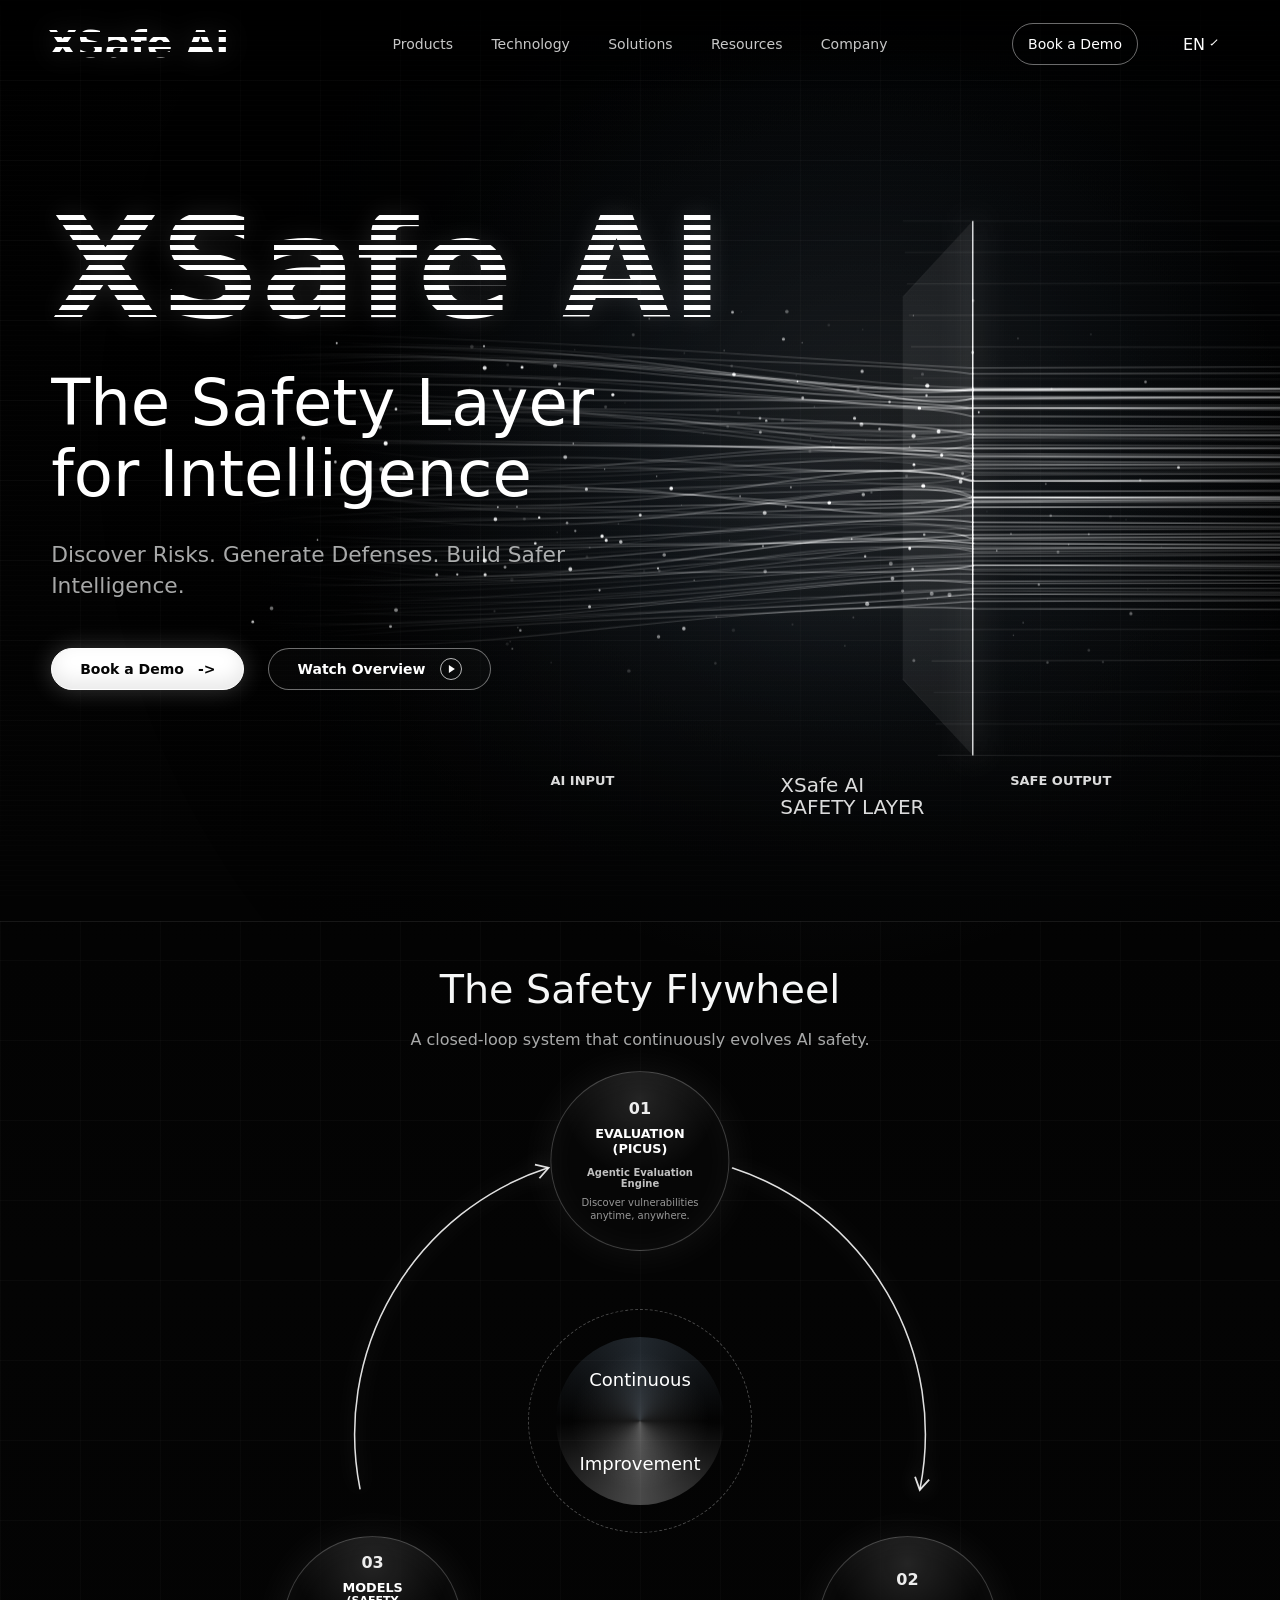
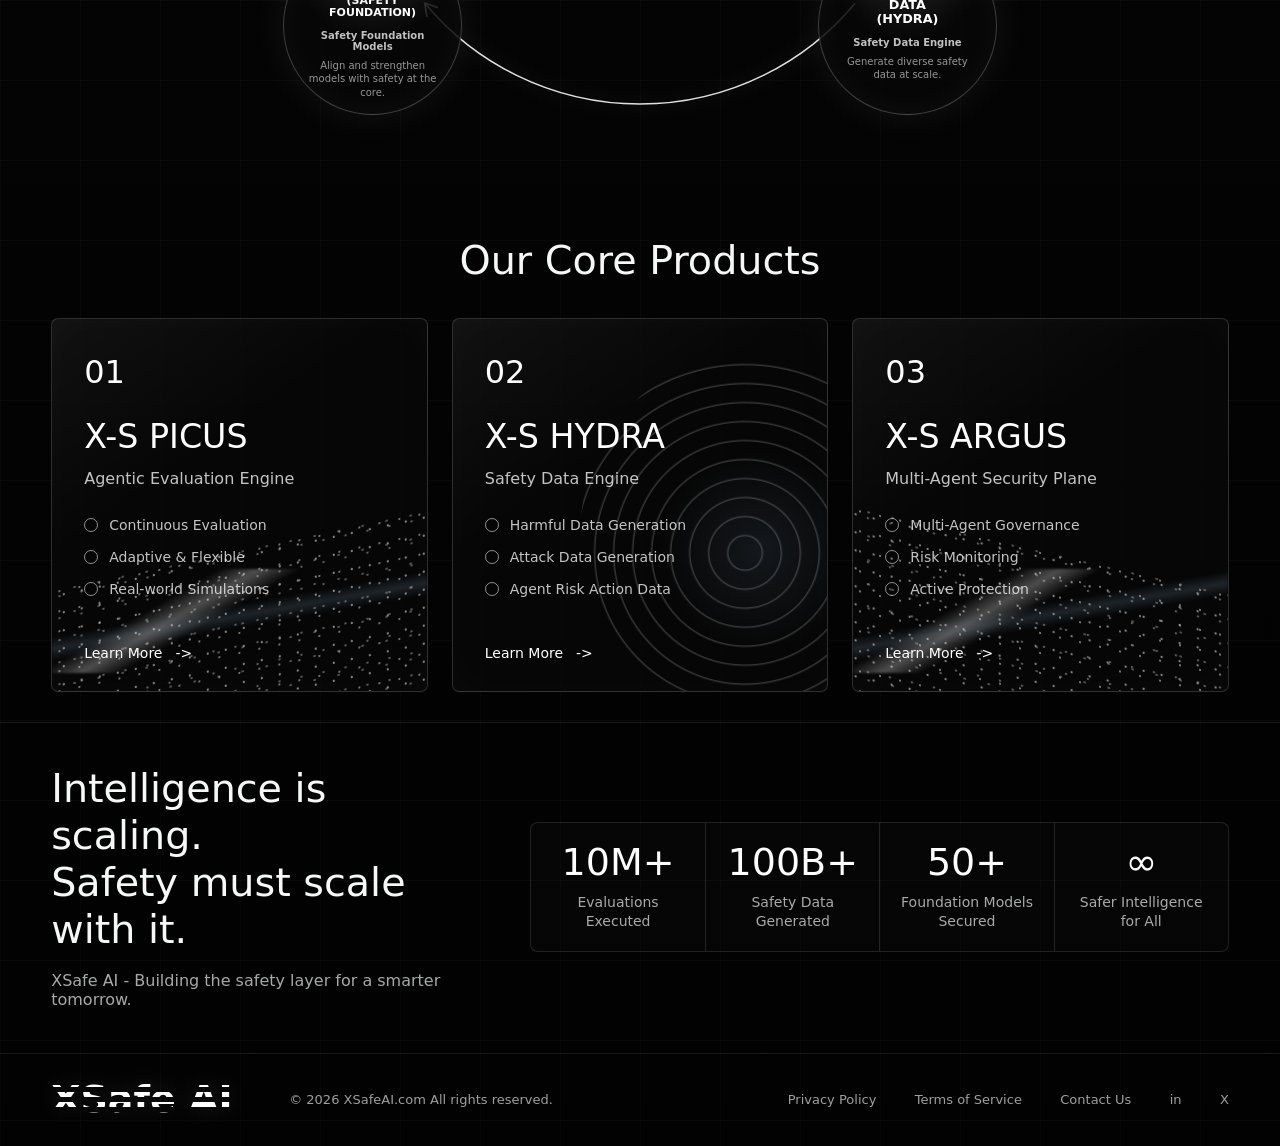
==== index.html @ 73715aad "Adjust flywheel proportions" ====
<!doctype html>
<html lang="en">
  <head>
    <meta charset="UTF-8" />
    <meta name="viewport" content="width=device-width, initial-scale=1.0" />
    <title>XSafe AI - The Safety Layer for Intelligence</title>
    <meta
      name="description"
      content="XSafe AI discovers risks, generates defenses, and builds safer intelligence through evaluation, data, and safety foundation models."
    />
    <link
      rel="icon"
      href="data:image/svg+xml,%3Csvg xmlns='http://www.w3.org/2000/svg' viewBox='0 0 64 64'%3E%3Crect width='64' height='64' rx='12' fill='%23020202'/%3E%3Cpath d='M14 16h12l6 9 6-9h12L38 32l12 16H38l-6-9-6 9H14l12-16L14 16Z' fill='white'/%3E%3C/svg%3E"
    />
    <link rel="stylesheet" href="styles.css" />
  </head>
  <body>
    <div class="page-shell">
      <header class="site-header" aria-label="Primary navigation">
        <a class="brand brand--small" href="#top" aria-label="XSafe AI home">
          <span>XSafe AI</span>
        </a>
        <nav class="nav-links" aria-label="Main menu">
          <a href="#products">Products</a>
          <a href="#technology">Technology</a>
          <a href="#solutions">Solutions</a>
          <a href="#resources">Resources</a>
          <a href="#company">Company</a>
        </nav>
        <div class="header-actions">
          <a class="pill-link" href="#contact">Book a Demo</a>
          <button class="lang-button" type="button" aria-label="Choose language">EN</button>
        </div>
      </header>

      <main id="top">
        <section class="hero-section" aria-labelledby="hero-title">
          <canvas id="safety-layer-canvas" class="hero-canvas" aria-hidden="true"></canvas>
          <div class="hero-content">
            <p class="brand brand--hero" aria-label="XSafe AI">XSafe AI</p>
            <h1 id="hero-title">The Safety Layer<br />for Intelligence</h1>
            <p class="hero-copy">Discover Risks. Generate Defenses. Build Safer Intelligence.</p>
            <div class="hero-actions">
              <a class="primary-button" href="#contact">
                <span>Book a Demo</span>
                <span aria-hidden="true">-></span>
              </a>
              <a class="secondary-button" href="#technology">
                <span>Watch Overview</span>
                <span class="play-dot" aria-hidden="true"></span>
              </a>
            </div>
          </div>
          <div class="flow-labels" aria-hidden="true">
            <span>AI INPUT</span>
            <span>XSafe AI<br />SAFETY LAYER</span>
            <span>SAFE OUTPUT</span>
          </div>
        </section>

        <section class="flywheel-section" id="technology" aria-labelledby="flywheel-title">
          <div class="section-heading">
            <h2 id="flywheel-title">The Safety Flywheel</h2>
            <p>A closed-loop system that continuously evolves AI safety.</p>
          </div>
          <div class="flywheel" aria-label="Evaluation, data, and models form a continuous improvement loop">
            <div class="orbit-ring orbit-ring--outer"></div>
            <div class="orbit-ring orbit-ring--inner"></div>
            <svg class="cycle-arrows" viewBox="0 0 620 620" aria-hidden="true">
              <defs>
                <marker
                  id="cycle-arrowhead"
                  viewBox="0 0 14 14"
                  refX="10"
                  refY="7"
                  markerWidth="11"
                  markerHeight="11"
                  orient="auto-start-reverse"
                >
                  <path d="M1 1 L11 7 L1 13" fill="none" stroke="currentColor" stroke-width="1.5" />
                </marker>
              </defs>
              <path class="cycle-arc cycle-arc--one" d="M392 86 A248 248 0 0 1 558 370" />
              <path class="cycle-arc cycle-arc--two" d="M500 472 A248 248 0 0 1 120 472" />
              <path class="cycle-arc cycle-arc--three" d="M62 370 A248 248 0 0 1 228 86" />
            </svg>
            <div class="flywheel-center">
              <span>Continuous</span>
              <span>Improvement</span>
            </div>
            <article class="wheel-node wheel-node--top">
              <span>01</span>
              <strong>EVALUATION<br />(PICUS)</strong>
              <small>Agentic Evaluation Engine</small>
              <p>Discover vulnerabilities anytime, anywhere.</p>
            </article>
            <article class="wheel-node wheel-node--right">
              <span>02</span>
              <strong>DATA<br />(HYDRA)</strong>
              <small>Safety Data Engine</small>
              <p>Generate diverse safety data at scale.</p>
            </article>
            <article class="wheel-node wheel-node--left">
              <span>03</span>
              <strong>MODELS<br /><em>(SAFETY<br />FOUNDATION)</em></strong>
              <small>Safety Foundation Models</small>
              <p>Align and strengthen models with safety at the core.</p>
            </article>
          </div>
        </section>

        <section class="products-section" id="products" aria-labelledby="products-title">
          <h2 id="products-title">Our Core Products</h2>
          <div class="product-grid">
            <article class="product-card product-card--terrain">
              <span class="product-number">01</span>
              <h3>X-S PICUS</h3>
              <p>Agentic Evaluation Engine</p>
              <ul>
                <li>Continuous Evaluation</li>
                <li>Adaptive &amp; Flexible</li>
                <li>Real-world Simulations</li>
              </ul>
              <a href="#contact">Learn More <span aria-hidden="true">-></span></a>
            </article>
            <article class="product-card product-card--vortex">
              <span class="product-number">02</span>
              <h3>X-S HYDRA</h3>
              <p>Safety Data Engine</p>
              <ul>
                <li>Harmful Data Generation</li>
                <li>Attack Data Generation</li>
                <li>Agent Risk Action Data</li>
              </ul>
              <a href="#contact">Learn More <span aria-hidden="true">-></span></a>
            </article>
            <article class="product-card product-card--terrain-alt">
              <span class="product-number">03</span>
              <h3>X-S ARGUS</h3>
              <p>Multi-Agent Security Plane</p>
              <ul>
                <li>Multi-Agent Governance</li>
                <li>Risk Monitoring</li>
                <li>Active Protection</li>
              </ul>
              <a href="#contact">Learn More <span aria-hidden="true">-></span></a>
            </article>
          </div>
        </section>

        <section class="scale-section" id="solutions" aria-labelledby="scale-title">
          <div>
            <h2 id="scale-title">Intelligence is scaling.<br />Safety must scale with it.</h2>
            <p>XSafe AI - Building the safety layer for a smarter tomorrow.</p>
          </div>
          <dl class="metrics-grid">
            <div>
              <dt>10M+</dt>
              <dd>Evaluations<br />Executed</dd>
            </div>
            <div>
              <dt>100B+</dt>
              <dd>Safety Data<br />Generated</dd>
            </div>
            <div>
              <dt>50+</dt>
              <dd>Foundation Models<br />Secured</dd>
            </div>
            <div>
              <dt>∞</dt>
              <dd>Safer Intelligence<br />for All</dd>
            </div>
          </dl>
        </section>
      </main>

      <footer class="site-footer" id="company">
        <a class="brand brand--footer" href="#top" aria-label="XSafe AI home">XSafe AI</a>
        <p>© 2026 XSafeAI.com All rights reserved.</p>
        <nav aria-label="Footer menu">
          <a id="resources" href="#resources">Privacy Policy</a>
          <a href="#resources">Terms of Service</a>
          <a id="contact" href="mailto:hello@xsafeai.com">Contact Us</a>
          <a href="https://www.linkedin.com" aria-label="LinkedIn">in</a>
          <a href="https://x.com" aria-label="X">X</a>
        </nav>
      </footer>
    </div>

    <script src="script.js"></script>
  </body>
</html>
---- styles.css ----
:root {
  --bg: #030303;
  --panel: #070707;
  --panel-strong: #0d0d0d;
  --line: rgba(255, 255, 255, 0.15);
  --line-strong: rgba(255, 255, 255, 0.42);
  --text: #f6f7f7;
  --muted: rgba(246, 247, 247, 0.68);
  --faint: rgba(246, 247, 247, 0.38);
  --glow: rgba(190, 222, 255, 0.38);
  --max: 1440px;
}

* {
  box-sizing: border-box;
}

html {
  scroll-behavior: smooth;
}

body {
  margin: 0;
  min-width: 320px;
  background:
    radial-gradient(circle at 64% 18%, rgba(100, 122, 145, 0.16), transparent 30rem),
    linear-gradient(180deg, #000 0%, #040404 46%, #020202 100%);
  color: var(--text);
  font-family:
    Inter, ui-sans-serif, system-ui, -apple-system, BlinkMacSystemFont, "Segoe UI", sans-serif;
}

a {
  color: inherit;
  text-decoration: none;
}

button {
  font: inherit;
}

.page-shell {
  position: relative;
  overflow: hidden;
  min-height: 100vh;
  background-image:
    linear-gradient(rgba(255, 255, 255, 0.025) 1px, transparent 1px),
    linear-gradient(90deg, rgba(255, 255, 255, 0.018) 1px, transparent 1px);
  background-size: 80px 80px;
}

.page-shell::before {
  position: fixed;
  inset: 0;
  z-index: 3;
  pointer-events: none;
  content: "";
  background: repeating-linear-gradient(
    180deg,
    rgba(255, 255, 255, 0.03) 0,
    rgba(255, 255, 255, 0.03) 1px,
    transparent 1px,
    transparent 5px
  );
  mix-blend-mode: screen;
  opacity: 0.2;
}

.site-header {
  position: fixed;
  top: 0;
  left: 50%;
  z-index: 10;
  display: grid;
  grid-template-columns: 220px minmax(360px, 1fr) 220px;
  align-items: center;
  width: min(100%, var(--max));
  min-height: 88px;
  padding: 0 clamp(24px, 4vw, 48px);
  transform: translateX(-50%);
}

.site-header::before {
  position: absolute;
  inset: 0;
  z-index: -1;
  content: "";
  background: linear-gradient(180deg, rgba(0, 0, 0, 0.86), rgba(0, 0, 0, 0.42), transparent);
}

.brand {
  display: inline-block;
  width: max-content;
  color: transparent;
  font-weight: 800;
  line-height: 0.9;
  letter-spacing: 0;
  background:
    repeating-linear-gradient(
      180deg,
      #fff 0,
      #fff 5px,
      transparent 5px,
      transparent 10px
    );
  -webkit-background-clip: text;
  background-clip: text;
  filter: drop-shadow(0 0 12px rgba(255, 255, 255, 0.2));
}

.brand--small {
  font-size: clamp(28px, 3vw, 38px);
}

.brand--hero {
  margin: 0 0 36px;
  font-size: clamp(58px, 11vw, 142px);
}

.brand--footer {
  font-size: clamp(26px, 3vw, 38px);
}

.nav-links {
  display: flex;
  justify-content: center;
  gap: clamp(26px, 3vw, 46px);
  color: rgba(255, 255, 255, 0.78);
  font-size: 14px;
}

.nav-links a,
.site-footer a {
  transition:
    color 180ms ease,
    text-shadow 180ms ease;
}

.nav-links a:hover,
.site-footer a:hover {
  color: #fff;
  text-shadow: 0 0 14px rgba(255, 255, 255, 0.55);
}

.header-actions {
  display: flex;
  justify-content: flex-end;
  align-items: center;
  gap: 28px;
}

.pill-link,
.lang-button,
.primary-button,
.secondary-button {
  display: inline-flex;
  align-items: center;
  justify-content: center;
  min-height: 42px;
  border: 1px solid var(--line-strong);
  border-radius: 999px;
  white-space: nowrap;
}

.pill-link {
  min-width: 126px;
  padding: 0 22px;
  color: #fff;
  font-size: 14px;
}

.lang-button {
  min-width: 52px;
  padding: 0 16px;
  border-color: transparent;
  background: transparent;
  color: #fff;
  cursor: pointer;
}

.lang-button::after {
  display: block;
  width: 7px;
  height: 7px;
  margin-left: 8px;
  border-right: 1px solid currentColor;
  border-bottom: 1px solid currentColor;
  content: "";
  transform: translateY(-2px) rotate(45deg);
}

.hero-section {
  position: relative;
  min-height: 760px;
  height: clamp(760px, 72vw, 930px);
  max-height: 980px;
  border-bottom: 1px solid rgba(255, 255, 255, 0.08);
  isolation: isolate;
}

.hero-section::after {
  position: absolute;
  inset: auto 0 0;
  z-index: -1;
  height: 34%;
  content: "";
  background: linear-gradient(180deg, transparent, #030303 80%);
}

.hero-canvas {
  position: absolute;
  inset: 0;
  width: 100%;
  height: 100%;
  pointer-events: none;
}

.hero-content {
  position: relative;
  z-index: 1;
  width: min(740px, calc(100% - 48px));
  padding-top: clamp(148px, 16vw, 244px);
  margin-left: clamp(24px, 4vw, 58px);
}

.hero-content h1 {
  margin: 0;
  color: #fff;
  font-size: clamp(40px, 5vw, 68px);
  font-weight: 500;
  line-height: 1.12;
  letter-spacing: 0;
}

.hero-copy {
  margin: 28px 0 46px;
  max-width: 620px;
  color: var(--muted);
  font-size: clamp(17px, 1.7vw, 23px);
  line-height: 1.45;
}

.hero-actions {
  display: flex;
  flex-wrap: wrap;
  gap: 24px;
}

.primary-button,
.secondary-button {
  gap: 14px;
  min-width: 162px;
  padding: 0 28px;
  font-size: 14px;
  font-weight: 700;
  transition:
    transform 180ms ease,
    border-color 180ms ease,
    background 180ms ease;
}

.primary-button {
  border-color: #fff;
  background: #fff;
  color: #050505;
  box-shadow:
    0 0 24px rgba(255, 255, 255, 0.22),
    inset 0 -8px 18px rgba(0, 0, 0, 0.09);
}

.secondary-button {
  background: rgba(255, 255, 255, 0.02);
  color: #fff;
}

.primary-button:hover,
.secondary-button:hover,
.pill-link:hover {
  transform: translateY(-2px);
}

.play-dot {
  position: relative;
  width: 22px;
  height: 22px;
  border: 1px solid rgba(255, 255, 255, 0.7);
  border-radius: 50%;
}

.play-dot::after {
  position: absolute;
  top: 50%;
  left: 50%;
  width: 0;
  height: 0;
  border-top: 4px solid transparent;
  border-bottom: 4px solid transparent;
  border-left: 6px solid #fff;
  content: "";
  transform: translate(-35%, -50%);
}

.flow-labels {
  position: absolute;
  right: clamp(24px, 5vw, 92px);
  bottom: clamp(72px, 8vw, 116px);
  left: clamp(440px, 43vw, 680px);
  z-index: 2;
  display: grid;
  grid-template-columns: 1fr 1fr 1fr;
  gap: 24px;
  color: rgba(255, 255, 255, 0.86);
  font-size: 13px;
  font-weight: 700;
  line-height: 1.1;
}

.flow-labels span:nth-child(2) {
  font-size: 20px;
  font-weight: 500;
}

.flywheel-section,
.products-section,
.scale-section {
  position: relative;
  width: min(100%, var(--max));
  margin: 0 auto;
  padding-inline: clamp(24px, 4vw, 56px);
}

.flywheel-section {
  padding-top: 44px;
  padding-bottom: 58px;
}

.section-heading {
  text-align: center;
}

.section-heading h2,
.products-section h2,
.scale-section h2 {
  margin: 0;
  font-size: clamp(31px, 3.1vw, 44px);
  font-weight: 500;
  line-height: 1.18;
}

.section-heading p,
.scale-section p {
  margin: 18px 0 0;
  color: var(--muted);
  font-size: 16px;
}

.flywheel {
  position: relative;
  --node-size: clamp(164px, 14vw, 190px);
  width: min(700px, 100%);
  aspect-ratio: 1;
  margin: 22px auto 0;
}

.orbit-ring {
  position: absolute;
  inset: 23%;
  border-radius: 50%;
  pointer-events: none;
}

.orbit-ring--outer {
  inset: 15%;
  border: 0;
}

.orbit-ring--inner {
  inset: 34%;
  border: 1px dashed rgba(255, 255, 255, 0.28);
  animation: orbitSpinReverse 14s linear infinite;
}

.cycle-arrows {
  position: absolute;
  inset: 0;
  z-index: 1;
  width: 100%;
  height: 100%;
  color: rgba(255, 255, 255, 0.88);
  pointer-events: none;
  overflow: visible;
}

.cycle-arc {
  fill: none;
  stroke: currentColor;
  stroke-width: 1.35;
  stroke-linecap: round;
  marker-end: url("#cycle-arrowhead");
  filter: drop-shadow(0 0 9px rgba(255, 255, 255, 0.32));
  stroke-dasharray: 520;
  stroke-dashoffset: 1040;
  animation: cycleTrace 7.5s linear infinite;
}

.cycle-arc--two {
  animation-delay: -2.5s;
}

.cycle-arc--three {
  animation-delay: -5s;
}

.flywheel-center {
  position: absolute;
  top: 50%;
  left: 50%;
  z-index: 2;
  display: grid;
  place-items: center;
  width: 168px;
  height: 168px;
  border-radius: 50%;
  color: #fff;
  font-size: 18px;
  line-height: 1.1;
  text-align: center;
  transform: translate(-50%, -50%);
}

.flywheel-center::before {
  position: absolute;
  inset: 0;
  border-radius: inherit;
  content: "";
  background:
    radial-gradient(circle, rgba(255, 255, 255, 0.1), transparent 58%),
    conic-gradient(from 90deg, transparent, rgba(255, 255, 255, 0.28), transparent, rgba(167, 202, 236, 0.18), transparent);
  animation: orbitSpin 9s linear infinite;
}

.flywheel-center span {
  position: relative;
  display: block;
}

.wheel-node {
  position: absolute;
  z-index: 3;
  display: flex;
  flex-direction: column;
  align-items: center;
  justify-content: center;
  width: var(--node-size);
  height: var(--node-size);
  min-width: var(--node-size);
  min-height: var(--node-size);
  max-width: var(--node-size);
  max-height: var(--node-size);
  padding: 20px;
  overflow: hidden;
  border: 1px solid rgba(255, 255, 255, 0.22);
  border-radius: 50%;
  background:
    radial-gradient(circle at 50% 15%, rgba(255, 255, 255, 0.12), transparent 44%),
    rgba(8, 8, 8, 0.86);
  box-shadow:
    0 0 42px rgba(255, 255, 255, 0.07),
    inset 0 0 34px rgba(255, 255, 255, 0.04);
  text-align: center;
  animation: nodePulse 4.8s ease-in-out infinite;
}

.wheel-node--top {
  top: 0;
  left: 50%;
  transform: translate(-50%, 0);
}

.wheel-node--left {
  bottom: 8%;
  left: -1%;
  animation-delay: 0.8s;
}

.wheel-node--right {
  right: -1%;
  bottom: 8%;
  animation-delay: 1.6s;
}

.wheel-node span {
  margin-bottom: 9px;
  color: rgba(255, 255, 255, 0.92);
  font-size: 16px;
  font-weight: 700;
}

.wheel-node strong {
  display: block;
  max-width: 100%;
  color: #fff;
  font-size: clamp(12px, 1vw, 15px);
  font-weight: 700;
  line-height: 1.14;
}

.wheel-node strong em {
  display: inline-block;
  font-style: normal;
  font-size: 0.86em;
  line-height: 1.08;
}

.wheel-node small {
  margin-top: 10px;
  color: rgba(255, 255, 255, 0.75);
  font-size: 10px;
  font-weight: 700;
}

.wheel-node p {
  margin: 7px 0 0;
  color: rgba(255, 255, 255, 0.58);
  font-size: 10px;
  line-height: 1.35;
}

.products-section {
  padding-top: 8px;
  padding-bottom: 30px;
}

.products-section h2 {
  text-align: center;
}

.product-grid {
  display: grid;
  grid-template-columns: repeat(3, minmax(0, 1fr));
  gap: 24px;
  margin-top: 34px;
}

.product-card {
  position: relative;
  overflow: hidden;
  min-height: 374px;
  padding: 34px 32px 30px;
  border: 1px solid rgba(255, 255, 255, 0.16);
  border-radius: 7px;
  background:
    linear-gradient(145deg, rgba(255, 255, 255, 0.045), transparent 38%),
    rgba(7, 7, 7, 0.86);
  box-shadow: inset 0 0 40px rgba(255, 255, 255, 0.025);
}

.product-card::before,
.product-card::after {
  position: absolute;
  inset: auto -12% -18%;
  height: 58%;
  content: "";
  opacity: 0.62;
  pointer-events: none;
}

.product-card--terrain::before,
.product-card--terrain-alt::before {
  background:
    radial-gradient(circle at 15% 82%, rgba(255, 255, 255, 0.8) 0 1px, transparent 1.4px),
    radial-gradient(circle at 38% 72%, rgba(255, 255, 255, 0.55) 0 1px, transparent 1.4px),
    radial-gradient(circle at 62% 56%, rgba(255, 255, 255, 0.7) 0 1px, transparent 1.4px),
    radial-gradient(circle at 82% 42%, rgba(255, 255, 255, 0.5) 0 1px, transparent 1.4px);
  background-size: 18px 18px, 22px 22px, 20px 20px, 24px 24px;
  transform: skewY(-12deg);
}

.product-card--terrain::after,
.product-card--terrain-alt::after {
  inset: auto 0 5%;
  height: 28%;
  background:
    linear-gradient(150deg, transparent 30%, rgba(255, 255, 255, 0.46), transparent 45%),
    linear-gradient(170deg, transparent 40%, rgba(170, 211, 247, 0.24), transparent 54%);
  filter: blur(1px);
}

.product-card--terrain-alt::before {
  transform: scaleX(-1) skewY(-13deg);
}

.product-card--vortex::before {
  inset: 10% -22% -16% 34%;
  height: 96%;
  border-radius: 50%;
  background: repeating-radial-gradient(
    circle at 50% 55%,
    transparent 0,
    transparent 16px,
    rgba(255, 255, 255, 0.3) 17px,
    transparent 19px
  );
  animation: vortex 12s linear infinite;
}

.product-card--vortex::after {
  inset: 0;
  height: auto;
  background: radial-gradient(circle at 82% 62%, rgba(165, 207, 255, 0.14), transparent 26%);
}

.product-number {
  display: block;
  color: #fff;
  font-size: 32px;
  font-weight: 300;
}

.product-card h3 {
  position: relative;
  margin: 26px 0 13px;
  color: #fff;
  font-size: clamp(27px, 2.6vw, 38px);
  font-weight: 400;
}

.product-card p,
.product-card li,
.product-card a {
  position: relative;
  color: rgba(255, 255, 255, 0.76);
}

.product-card p {
  margin: 0 0 29px;
  font-size: 16px;
}

.product-card ul {
  position: relative;
  display: grid;
  gap: 16px;
  padding: 0;
  margin: 0;
  list-style: none;
}

.product-card li {
  display: flex;
  align-items: center;
  gap: 11px;
  font-size: 14px;
}

.product-card li::before {
  display: block;
  width: 12px;
  height: 12px;
  border: 1px solid rgba(255, 255, 255, 0.54);
  border-radius: 50%;
  content: "";
  box-shadow: inset 0 0 0 3px #050505;
}

.product-card a {
  position: absolute;
  bottom: 30px;
  left: 32px;
  display: inline-flex;
  gap: 13px;
  align-items: center;
  color: #fff;
  font-size: 14px;
}

.scale-section {
  display: grid;
  grid-template-columns: 0.92fr 1.55fr;
  gap: clamp(28px, 5vw, 72px);
  align-items: center;
  padding-top: 42px;
  padding-bottom: 44px;
  border-top: 1px solid rgba(255, 255, 255, 0.09);
  border-bottom: 1px solid rgba(255, 255, 255, 0.09);
}

.metrics-grid {
  display: grid;
  grid-template-columns: repeat(4, minmax(0, 1fr));
  min-height: 124px;
  margin: 0;
  border: 1px solid rgba(255, 255, 255, 0.11);
  border-radius: 8px;
  background: rgba(255, 255, 255, 0.015);
}

.metrics-grid div {
  display: grid;
  place-items: center;
  align-content: center;
  min-width: 0;
  padding: 20px 12px;
  text-align: center;
}

.metrics-grid div + div {
  border-left: 1px solid rgba(255, 255, 255, 0.12);
}

.metrics-grid dt {
  margin: 0;
  color: #fff;
  font-size: clamp(26px, 3vw, 38px);
  font-weight: 300;
  line-height: 1;
}

.metrics-grid dd {
  margin: 12px 0 0;
  color: var(--muted);
  font-size: 14px;
  line-height: 1.35;
}

.site-footer {
  display: grid;
  grid-template-columns: 210px 1fr auto;
  gap: 28px;
  align-items: center;
  width: min(100%, var(--max));
  min-height: 92px;
  padding: 0 clamp(24px, 4vw, 56px);
  margin: 0 auto;
  color: rgba(255, 255, 255, 0.62);
}

.site-footer p {
  margin: 0;
  font-size: 13px;
}

.site-footer nav {
  display: flex;
  flex-wrap: wrap;
  justify-content: flex-end;
  gap: clamp(22px, 3vw, 42px);
  font-size: 13px;
}

@keyframes orbitSpin {
  to {
    transform: rotate(360deg);
  }
}

@keyframes orbitSpinReverse {
  to {
    transform: rotate(-360deg);
  }
}

@keyframes cycleTrace {
  0% {
    stroke-dashoffset: 1040;
    opacity: 0.38;
  }
  20% {
    opacity: 0.96;
  }
  58% {
    stroke-dashoffset: 0;
    opacity: 0.88;
  }
  100% {
    stroke-dashoffset: -520;
    opacity: 0.38;
  }
}

@keyframes nodePulse {
  0%,
  100% {
    box-shadow:
      0 0 42px rgba(255, 255, 255, 0.07),
      inset 0 0 34px rgba(255, 255, 255, 0.04);
  }
  50% {
    box-shadow:
      0 0 54px rgba(190, 222, 255, 0.18),
      inset 0 0 40px rgba(255, 255, 255, 0.07);
  }
}

@keyframes vortex {
  to {
    transform: rotate(360deg);
  }
}

@media (max-width: 1040px) {
  .site-header {
    grid-template-columns: auto 1fr auto;
  }

  .nav-links {
    display: none;
  }

  .hero-section {
    min-height: 710px;
    height: 780px;
  }

  .flow-labels {
    left: clamp(250px, 38vw, 430px);
    font-size: 11px;
  }

  .product-grid {
    grid-template-columns: 1fr;
  }

  .product-card {
    min-height: 330px;
  }

  .scale-section,
  .site-footer {
    grid-template-columns: 1fr;
  }

  .site-footer nav {
    justify-content: flex-start;
  }
}

@media (max-width: 720px) {
  .site-header {
    min-height: 72px;
    padding-inline: 18px;
  }

  .brand--small {
    font-size: 24px;
  }

  .header-actions {
    gap: 10px;
  }

  .pill-link {
    display: none;
  }

  .hero-section {
    min-height: 760px;
    height: auto;
    padding-bottom: 210px;
  }

  .hero-content {
    width: calc(100% - 36px);
    padding-top: 116px;
    margin-left: 18px;
  }

  .brand--hero {
    margin-bottom: 28px;
    font-size: clamp(54px, 19vw, 92px);
  }

  .hero-content h1 {
    font-size: clamp(35px, 10vw, 52px);
  }

  .hero-copy {
    margin-bottom: 30px;
  }

  .hero-actions {
    gap: 14px;
  }

  .primary-button,
  .secondary-button {
    min-width: 148px;
    padding-inline: 20px;
  }

  .flow-labels {
    right: 18px;
    bottom: 52px;
    left: 18px;
    gap: 12px;
    font-size: 10px;
  }

  .flow-labels span:nth-child(2) {
    font-size: 13px;
  }

  .flywheel-section,
  .products-section,
  .scale-section {
    padding-inline: 18px;
  }

  .flywheel {
    --node-size: clamp(118px, 31vw, 142px);
    width: min(100%, 420px);
    margin-top: 38px;
  }

  .wheel-node {
    padding: 13px;
  }

  .wheel-node span {
    margin-bottom: 7px;
    font-size: 12px;
  }

  .wheel-node strong {
    font-size: 10px;
  }

  .wheel-node small,
  .wheel-node p {
    display: none;
  }

  .flywheel-center {
    width: 110px;
    height: 110px;
    font-size: 14px;
  }

  .product-card {
    padding: 26px 22px;
  }

  .product-card a {
    left: 22px;
  }

  .metrics-grid {
    grid-template-columns: repeat(2, minmax(0, 1fr));
  }

  .metrics-grid div:nth-child(3) {
    border-left: 0;
    border-top: 1px solid rgba(255, 255, 255, 0.12);
  }

  .metrics-grid div:nth-child(4) {
    border-top: 1px solid rgba(255, 255, 255, 0.12);
  }

  .site-footer {
    padding: 28px 18px;
  }
}

@media (prefers-reduced-motion: reduce) {
  *,
  *::before,
  *::after {
    animation-duration: 1ms !important;
    animation-iteration-count: 1 !important;
    scroll-behavior: auto !important;
  }
}
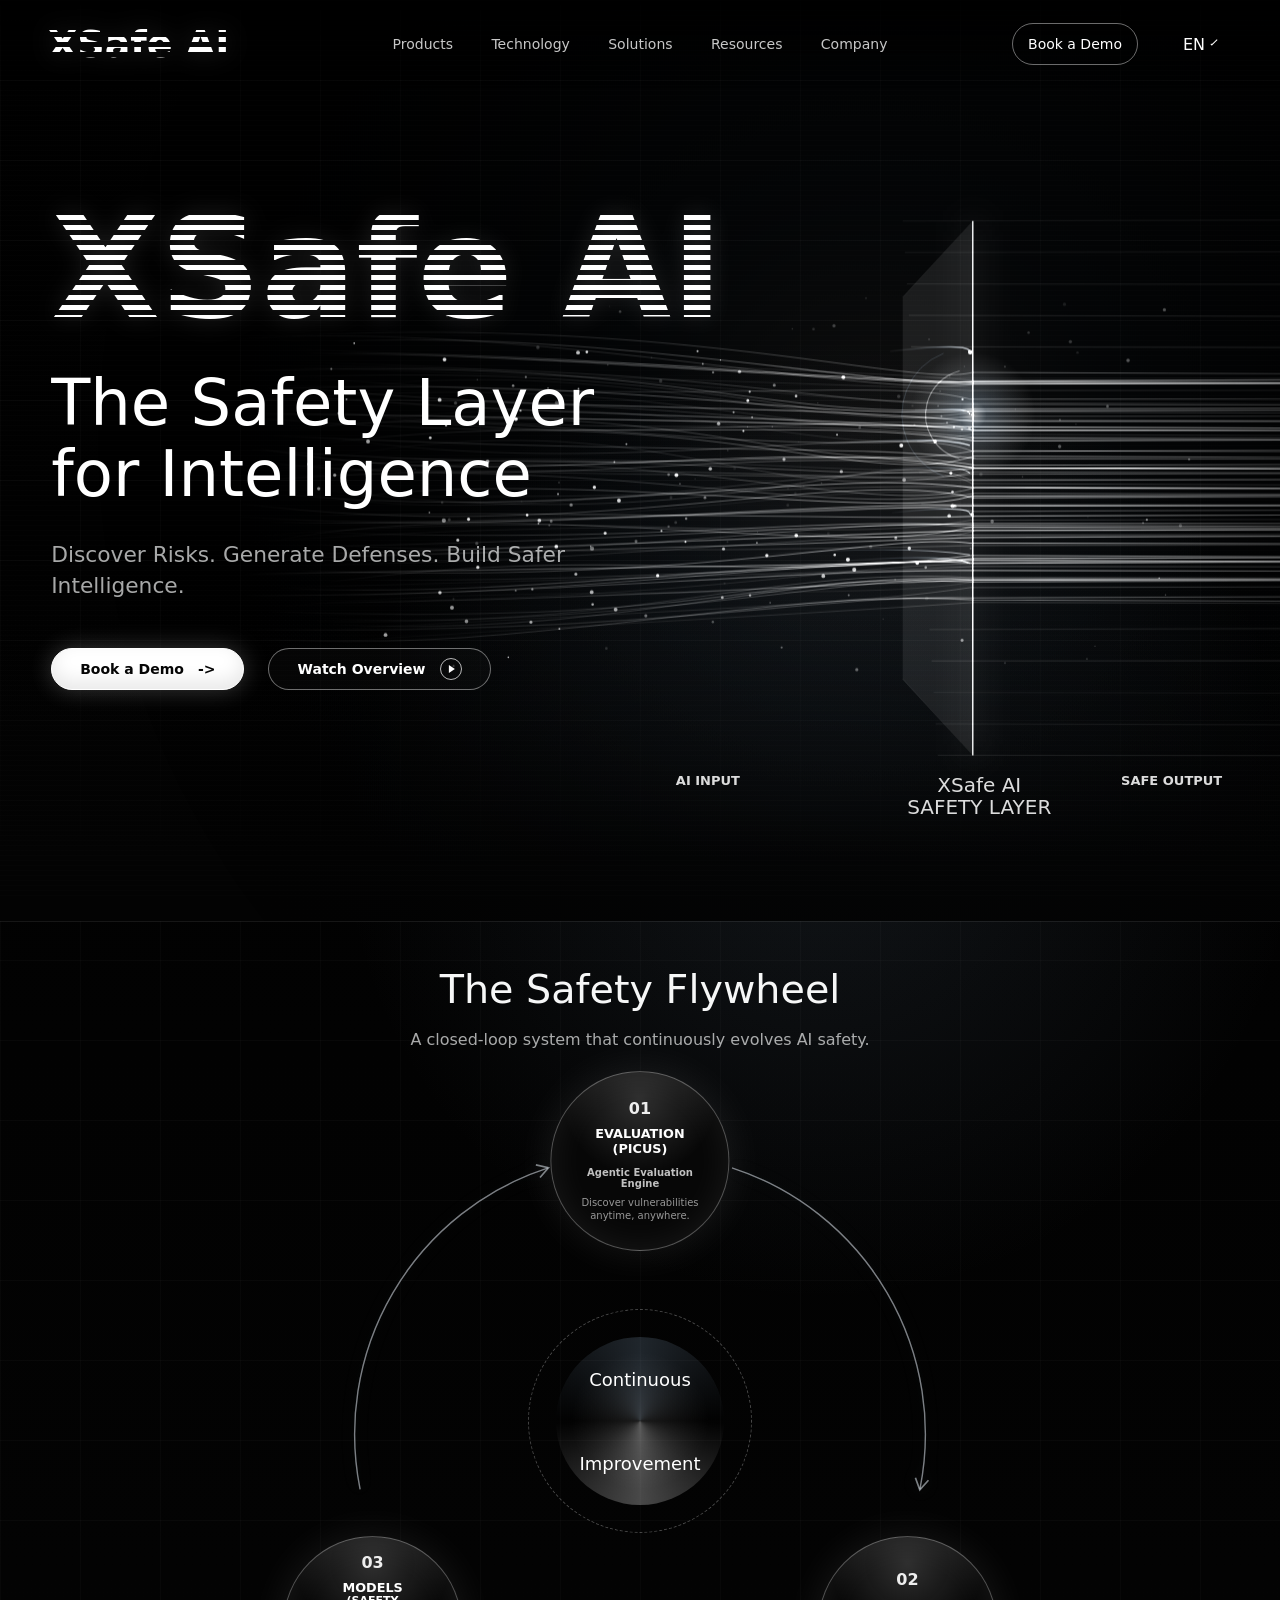
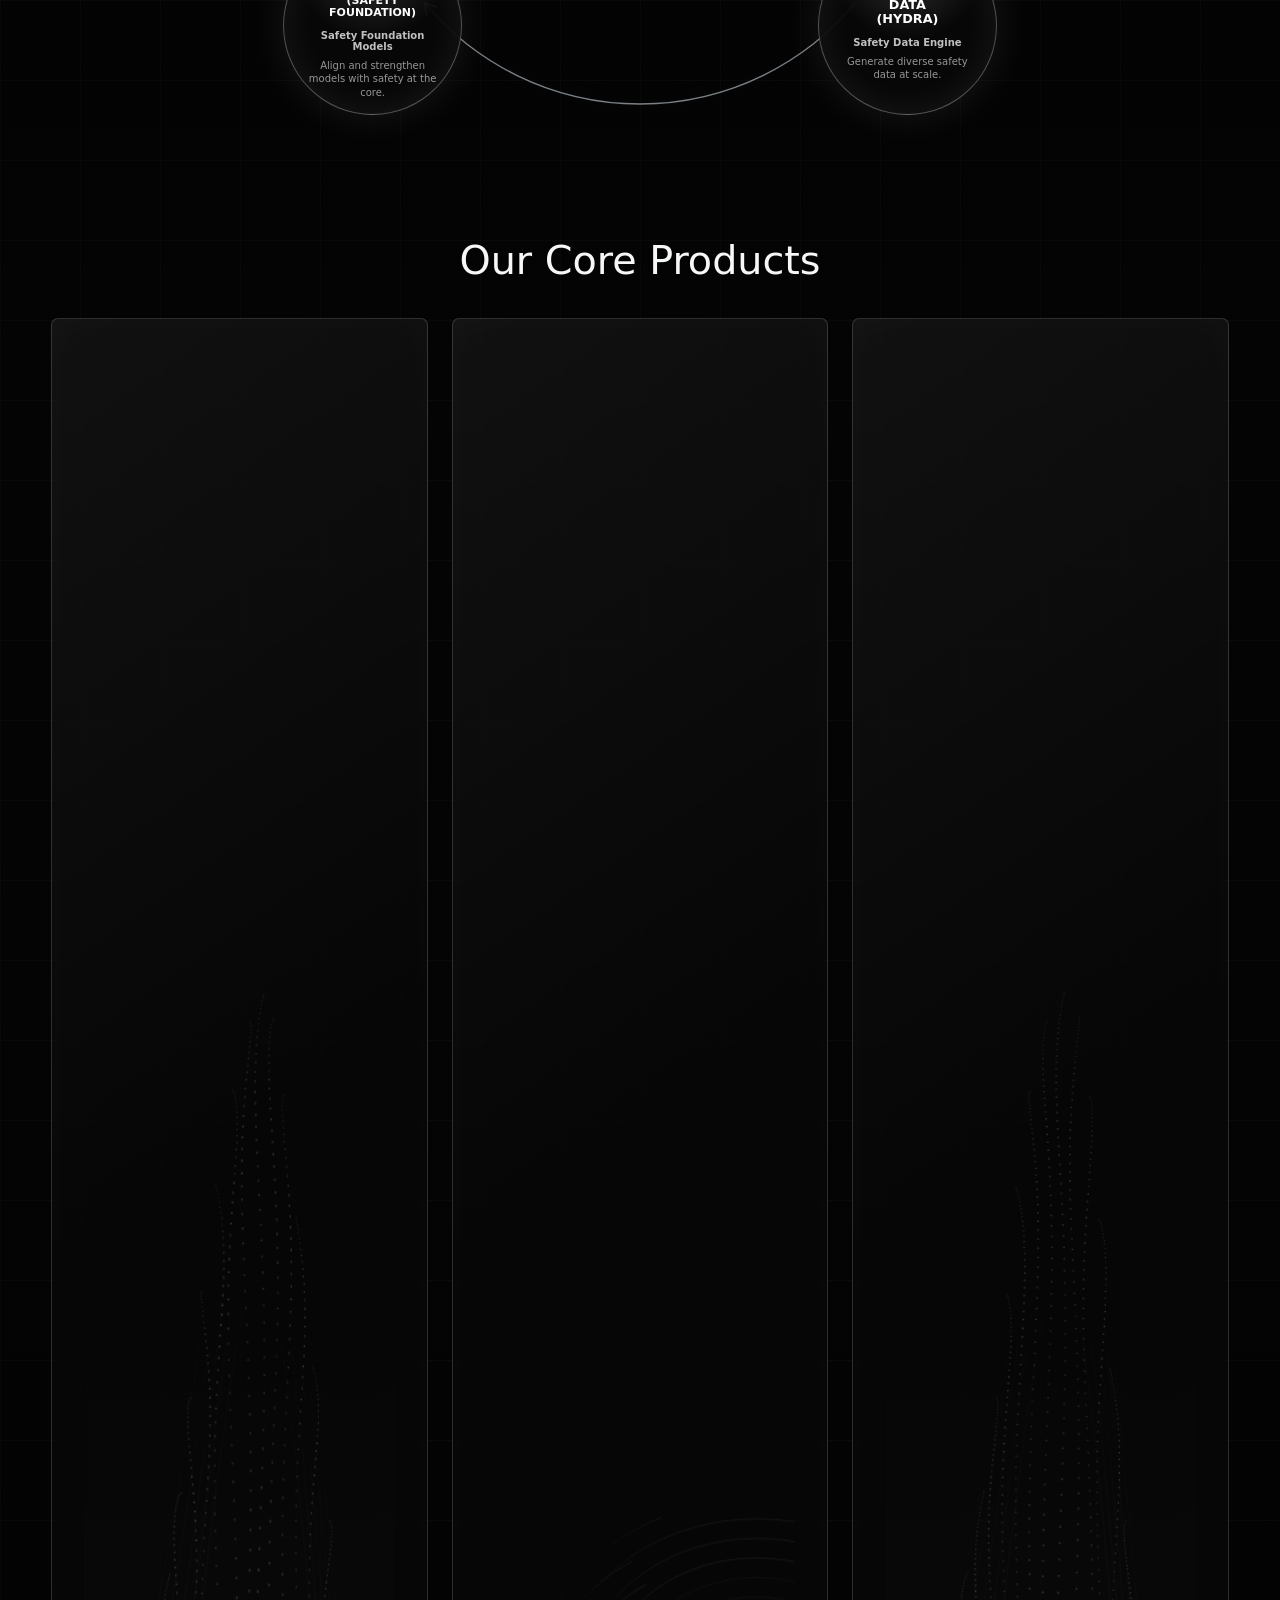
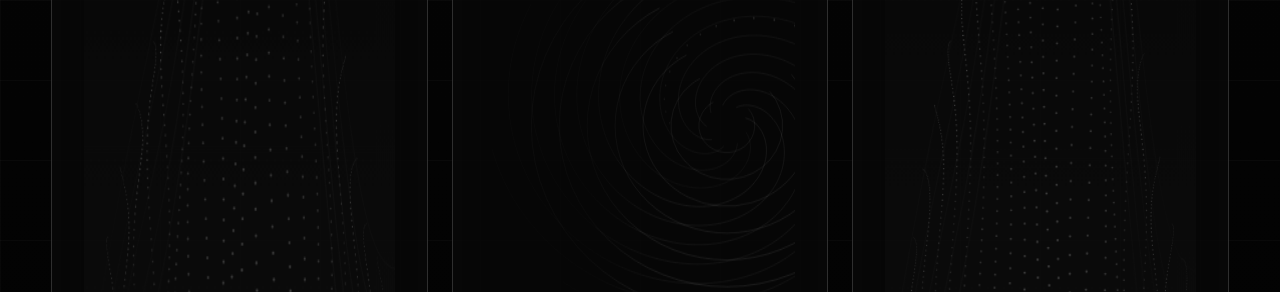
==== commit 6e6cdd14: "Improve website localization and visuals" ====
--- a/index.html
+++ b/index.html
@@ -3,33 +3,36 @@
   <head>
     <meta charset="UTF-8" />
     <meta name="viewport" content="width=device-width, initial-scale=1.0" />
-    <title>XSafe AI - The Safety Layer for Intelligence</title>
+    <title data-i18n="meta.title">XSafe AI - The Safety Layer for Intelligence</title>
     <meta
       name="description"
+      data-i18n-content="meta.description"
       content="XSafe AI discovers risks, generates defenses, and builds safer intelligence through evaluation, data, and safety foundation models."
     />
     <link
       rel="icon"
       href="data:image/svg+xml,%3Csvg xmlns='http://www.w3.org/2000/svg' viewBox='0 0 64 64'%3E%3Crect width='64' height='64' rx='12' fill='%23020202'/%3E%3Cpath d='M14 16h12l6 9 6-9h12L38 32l12 16H38l-6-9-6 9H14l12-16L14 16Z' fill='white'/%3E%3C/svg%3E"
     />
-    <link rel="stylesheet" href="styles.css" />
+    <link rel="stylesheet" href="styles.css?v=20260607-6" />
   </head>
   <body>
     <div class="page-shell">
-      <header class="site-header" aria-label="Primary navigation">
-        <a class="brand brand--small" href="#top" aria-label="XSafe AI home">
+      <header class="site-header" aria-label="Primary navigation" data-i18n-aria-label="aria.primaryNav">
+        <a class="brand brand--small" href="#top" aria-label="XSafe AI home" data-i18n-aria-label="aria.home">
           <span>XSafe AI</span>
         </a>
-        <nav class="nav-links" aria-label="Main menu">
-          <a href="#products">Products</a>
-          <a href="#technology">Technology</a>
-          <a href="#solutions">Solutions</a>
-          <a href="#resources">Resources</a>
-          <a href="#company">Company</a>
+        <nav class="nav-links" aria-label="Main menu" data-i18n-aria-label="aria.mainMenu">
+          <a href="#products" data-i18n="nav.products">Products</a>
+          <a href="#technology" data-i18n="nav.technology">Technology</a>
+          <a href="#solutions" data-i18n="nav.solutions">Solutions</a>
+          <a href="#resources" data-i18n="nav.resources">Resources</a>
+          <a href="#company" data-i18n="nav.company">Company</a>
         </nav>
         <div class="header-actions">
-          <a class="pill-link" href="#contact">Book a Demo</a>
-          <button class="lang-button" type="button" aria-label="Choose language">EN</button>
+          <a class="pill-link" href="#contact" data-i18n="cta.bookDemo">Book a Demo</a>
+          <button class="lang-button" type="button" aria-label="Switch to Chinese" data-i18n-aria-label="language.switchLabel">
+            <span data-lang-label>EN</span>
+          </button>
         </div>
       </header>
 
@@ -38,32 +41,32 @@
           <canvas id="safety-layer-canvas" class="hero-canvas" aria-hidden="true"></canvas>
           <div class="hero-content">
             <p class="brand brand--hero" aria-label="XSafe AI">XSafe AI</p>
-            <h1 id="hero-title">The Safety Layer<br />for Intelligence</h1>
-            <p class="hero-copy">Discover Risks. Generate Defenses. Build Safer Intelligence.</p>
+            <h1 id="hero-title" data-i18n="hero.title">The Safety Layer<br />for Intelligence</h1>
+            <p class="hero-copy" data-i18n="hero.copy">Discover Risks. Generate Defenses. Build Safer Intelligence.</p>
             <div class="hero-actions">
               <a class="primary-button" href="#contact">
-                <span>Book a Demo</span>
+                <span data-i18n="cta.bookDemo">Book a Demo</span>
                 <span aria-hidden="true">-></span>
               </a>
               <a class="secondary-button" href="#technology">
-                <span>Watch Overview</span>
+                <span data-i18n="cta.watchOverview">Watch Overview</span>
                 <span class="play-dot" aria-hidden="true"></span>
               </a>
             </div>
           </div>
           <div class="flow-labels" aria-hidden="true">
-            <span>AI INPUT</span>
-            <span>XSafe AI<br />SAFETY LAYER</span>
-            <span>SAFE OUTPUT</span>
+            <span data-i18n="hero.flowInput">AI INPUT</span>
+            <span data-i18n="hero.flowLayer">XSafe AI<br />SAFETY LAYER</span>
+            <span data-i18n="hero.flowOutput">SAFE OUTPUT</span>
           </div>
         </section>
 
         <section class="flywheel-section" id="technology" aria-labelledby="flywheel-title">
           <div class="section-heading">
-            <h2 id="flywheel-title">The Safety Flywheel</h2>
-            <p>A closed-loop system that continuously evolves AI safety.</p>
+            <h2 id="flywheel-title" data-i18n="flywheel.title">The Safety Flywheel</h2>
+            <p data-i18n="flywheel.copy">A closed-loop system that continuously evolves AI safety.</p>
           </div>
-          <div class="flywheel" aria-label="Evaluation, data, and models form a continuous improvement loop">
+          <div class="flywheel" aria-label="Evaluation, data, and models form a continuous improvement loop" data-i18n-aria-label="flywheel.aria">
             <div class="orbit-ring orbit-ring--outer"></div>
             <div class="orbit-ring orbit-ring--inner"></div>
             <svg class="cycle-arrows" viewBox="0 0 620 620" aria-hidden="true">
@@ -85,108 +88,111 @@
               <path class="cycle-arc cycle-arc--three" d="M62 370 A248 248 0 0 1 228 86" />
             </svg>
             <div class="flywheel-center">
-              <span>Continuous</span>
-              <span>Improvement</span>
+              <span data-i18n="flywheel.centerTop">Continuous</span>
+              <span data-i18n="flywheel.centerBottom">Improvement</span>
             </div>
             <article class="wheel-node wheel-node--top">
               <span>01</span>
-              <strong>EVALUATION<br />(PICUS)</strong>
-              <small>Agentic Evaluation Engine</small>
-              <p>Discover vulnerabilities anytime, anywhere.</p>
+              <strong data-i18n="flywheel.evaluationTitle">EVALUATION<br />(PICUS)</strong>
+              <small data-i18n="flywheel.evaluationSubtitle">Agentic Evaluation Engine</small>
+              <p data-i18n="flywheel.evaluationCopy">Discover vulnerabilities anytime, anywhere.</p>
             </article>
             <article class="wheel-node wheel-node--right">
               <span>02</span>
-              <strong>DATA<br />(HYDRA)</strong>
-              <small>Safety Data Engine</small>
-              <p>Generate diverse safety data at scale.</p>
+              <strong data-i18n="flywheel.dataTitle">DATA<br />(HYDRA)</strong>
+              <small data-i18n="flywheel.dataSubtitle">Safety Data Engine</small>
+              <p data-i18n="flywheel.dataCopy">Generate diverse safety data at scale.</p>
             </article>
             <article class="wheel-node wheel-node--left">
               <span>03</span>
-              <strong>MODELS<br /><em>(SAFETY<br />FOUNDATION)</em></strong>
-              <small>Safety Foundation Models</small>
-              <p>Align and strengthen models with safety at the core.</p>
+              <strong data-i18n="flywheel.modelsTitle">MODELS<br /><em>(SAFETY<br />FOUNDATION)</em></strong>
+              <small data-i18n="flywheel.modelsSubtitle">Safety Foundation Models</small>
+              <p data-i18n="flywheel.modelsCopy">Align and strengthen models with safety at the core.</p>
             </article>
           </div>
         </section>
 
         <section class="products-section" id="products" aria-labelledby="products-title">
-          <h2 id="products-title">Our Core Products</h2>
+          <h2 id="products-title" data-i18n="products.title">Our Core Products</h2>
           <div class="product-grid">
-            <article class="product-card product-card--terrain">
+            <article class="product-card product-card--terrain" data-product-visual="wave-left">
+              <canvas class="product-visual" aria-hidden="true"></canvas>
               <span class="product-number">01</span>
               <h3>X-S PICUS</h3>
-              <p>Agentic Evaluation Engine</p>
+              <p data-i18n="products.picusSubtitle">Agentic Evaluation Engine</p>
               <ul>
-                <li>Continuous Evaluation</li>
-                <li>Adaptive &amp; Flexible</li>
-                <li>Real-world Simulations</li>
+                <li data-i18n="products.picusPoint1">Continuous Evaluation</li>
+                <li data-i18n="products.picusPoint2">Adaptive &amp; Flexible</li>
+                <li data-i18n="products.picusPoint3">Real-world Simulations</li>
               </ul>
-              <a href="#contact">Learn More <span aria-hidden="true">-></span></a>
+              <a href="#contact"><span data-i18n="cta.learnMore">Learn More</span> <span aria-hidden="true">-></span></a>
             </article>
-            <article class="product-card product-card--vortex">
+            <article class="product-card product-card--vortex" data-product-visual="vortex">
+              <canvas class="product-visual" aria-hidden="true"></canvas>
               <span class="product-number">02</span>
               <h3>X-S HYDRA</h3>
-              <p>Safety Data Engine</p>
+              <p data-i18n="products.hydraSubtitle">Safety Data Engine</p>
               <ul>
-                <li>Harmful Data Generation</li>
-                <li>Attack Data Generation</li>
-                <li>Agent Risk Action Data</li>
+                <li data-i18n="products.hydraPoint1">Harmful Data Generation</li>
+                <li data-i18n="products.hydraPoint2">Attack Data Generation</li>
+                <li data-i18n="products.hydraPoint3">Agent Risk Action Data</li>
               </ul>
-              <a href="#contact">Learn More <span aria-hidden="true">-></span></a>
+              <a href="#contact"><span data-i18n="cta.learnMore">Learn More</span> <span aria-hidden="true">-></span></a>
             </article>
-            <article class="product-card product-card--terrain-alt">
+            <article class="product-card product-card--terrain-alt" data-product-visual="wave-right">
+              <canvas class="product-visual" aria-hidden="true"></canvas>
               <span class="product-number">03</span>
               <h3>X-S ARGUS</h3>
-              <p>Multi-Agent Security Plane</p>
+              <p data-i18n="products.argusSubtitle">Multi-Agent Security Plane</p>
               <ul>
-                <li>Multi-Agent Governance</li>
-                <li>Risk Monitoring</li>
-                <li>Active Protection</li>
+                <li data-i18n="products.argusPoint1">Multi-Agent Governance</li>
+                <li data-i18n="products.argusPoint2">Risk Monitoring</li>
+                <li data-i18n="products.argusPoint3">Active Protection</li>
               </ul>
-              <a href="#contact">Learn More <span aria-hidden="true">-></span></a>
+              <a href="#contact"><span data-i18n="cta.learnMore">Learn More</span> <span aria-hidden="true">-></span></a>
             </article>
           </div>
         </section>
 
         <section class="scale-section" id="solutions" aria-labelledby="scale-title">
           <div>
-            <h2 id="scale-title">Intelligence is scaling.<br />Safety must scale with it.</h2>
-            <p>XSafe AI - Building the safety layer for a smarter tomorrow.</p>
+            <h2 id="scale-title" data-i18n="scale.title">Intelligence is scaling.<br class="desktop-break" /><span class="keep-line">Safety must scale with it.</span></h2>
+            <p data-i18n="scale.copy">XSafe AI - Building the safety layer for a smarter tomorrow.</p>
           </div>
           <dl class="metrics-grid">
             <div>
               <dt>10M+</dt>
-              <dd>Evaluations<br />Executed</dd>
+              <dd data-i18n="metrics.evaluations">Evaluations<br />Executed</dd>
             </div>
             <div>
               <dt>100B+</dt>
-              <dd>Safety Data<br />Generated</dd>
+              <dd data-i18n="metrics.data">Safety Data<br />Generated</dd>
             </div>
             <div>
               <dt>50+</dt>
-              <dd>Foundation Models<br />Secured</dd>
+              <dd data-i18n="metrics.models">Foundation Models<br />Secured</dd>
             </div>
             <div>
               <dt>∞</dt>
-              <dd>Safer Intelligence<br />for All</dd>
+              <dd data-i18n="metrics.intelligence">Safer Intelligence<br />for All</dd>
             </div>
           </dl>
         </section>
       </main>
 
       <footer class="site-footer" id="company">
-        <a class="brand brand--footer" href="#top" aria-label="XSafe AI home">XSafe AI</a>
-        <p>© 2026 XSafeAI.com All rights reserved.</p>
-        <nav aria-label="Footer menu">
-          <a id="resources" href="#resources">Privacy Policy</a>
-          <a href="#resources">Terms of Service</a>
-          <a id="contact" href="mailto:hello@xsafeai.com">Contact Us</a>
+        <a class="brand brand--footer" href="#top" aria-label="XSafe AI home" data-i18n-aria-label="aria.home">XSafe AI</a>
+        <p data-i18n="footer.rights">© 2026 XSafeAI.com All rights reserved.</p>
+        <nav aria-label="Footer menu" data-i18n-aria-label="aria.footerMenu">
+          <a id="resources" href="#resources" data-i18n="footer.privacy">Privacy Policy</a>
+          <a href="#resources" data-i18n="footer.terms">Terms of Service</a>
+          <a id="contact" href="mailto:hello@xsafeai.com" data-i18n="footer.contact">Contact Us</a>
           <a href="https://www.linkedin.com" aria-label="LinkedIn">in</a>
           <a href="https://x.com" aria-label="X">X</a>
         </nav>
       </footer>
     </div>
 
-    <script src="script.js"></script>
+    <script src="script.js?v=20260607-6"></script>
   </body>
 </html>
--- a/styles.css
+++ b/styles.css
@@ -176,6 +176,16 @@
   background: transparent;
   color: #fff;
   cursor: pointer;
+  transition:
+    color 180ms ease,
+    text-shadow 180ms ease,
+    transform 180ms ease;
+}
+
+.lang-button:hover {
+  color: #fff;
+  text-shadow: 0 0 14px rgba(255, 255, 255, 0.55);
+  transform: translateY(-1px);
 }
 
 .lang-button::after {
@@ -302,20 +312,22 @@
 
 .flow-labels {
   position: absolute;
-  right: clamp(24px, 5vw, 92px);
+  right: clamp(12px, 2vw, 32px);
   bottom: clamp(72px, 8vw, 116px);
-  left: clamp(440px, 43vw, 680px);
+  left: clamp(500px, 50vw, 730px);
   z-index: 2;
   display: grid;
-  grid-template-columns: 1fr 1fr 1fr;
-  gap: 24px;
+  grid-template-columns: 0.86fr 1.1fr 0.9fr;
+  gap: clamp(18px, 3vw, 54px);
   color: rgba(255, 255, 255, 0.86);
   font-size: 13px;
   font-weight: 700;
   line-height: 1.1;
+  transform: translateX(clamp(20px, 2.8vw, 48px));
 }
 
 .flow-labels span:nth-child(2) {
+  text-align: center;
   font-size: 20px;
   font-weight: 500;
 }
@@ -347,6 +359,14 @@
   line-height: 1.18;
 }
 
+.scale-section h2 {
+  max-width: 560px;
+}
+
+.keep-line {
+  white-space: nowrap;
+}
+
 .section-heading p,
 .scale-section p {
   margin: 18px 0 0;
@@ -386,29 +406,20 @@
   z-index: 1;
   width: 100%;
   height: 100%;
-  color: rgba(255, 255, 255, 0.88);
+  color: rgba(210, 218, 226, 0.58);
   pointer-events: none;
   overflow: visible;
+  transform-origin: 50% 50%;
+  animation: cycleRotate 16s linear infinite;
 }
 
 .cycle-arc {
   fill: none;
   stroke: currentColor;
-  stroke-width: 1.35;
+  stroke-width: 1.25;
   stroke-linecap: round;
   marker-end: url("#cycle-arrowhead");
-  filter: drop-shadow(0 0 9px rgba(255, 255, 255, 0.32));
-  stroke-dasharray: 520;
-  stroke-dashoffset: 1040;
-  animation: cycleTrace 7.5s linear infinite;
-}
-
-.cycle-arc--two {
-  animation-delay: -2.5s;
-}
-
-.cycle-arc--three {
-  animation-delay: -5s;
+  filter: drop-shadow(0 0 7px rgba(210, 218, 226, 0.18));
 }
 
 .flywheel-center {
@@ -459,14 +470,14 @@
   max-height: var(--node-size);
   padding: 20px;
   overflow: hidden;
-  border: 1px solid rgba(255, 255, 255, 0.22);
+  border: 1px solid rgba(255, 255, 255, 0.3);
   border-radius: 50%;
   background:
-    radial-gradient(circle at 50% 15%, rgba(255, 255, 255, 0.12), transparent 44%),
-    rgba(8, 8, 8, 0.86);
+    radial-gradient(circle at 50% 15%, rgba(255, 255, 255, 0.16), transparent 44%),
+    rgba(8, 8, 8, 0.94);
   box-shadow:
-    0 0 42px rgba(255, 255, 255, 0.07),
-    inset 0 0 34px rgba(255, 255, 255, 0.04);
+    0 0 42px rgba(255, 255, 255, 0.09),
+    inset 0 0 36px rgba(255, 255, 255, 0.075);
   text-align: center;
   animation: nodePulse 4.8s ease-in-out infinite;
 }
@@ -555,62 +566,28 @@
   box-shadow: inset 0 0 40px rgba(255, 255, 255, 0.025);
 }
 
-.product-card::before,
-.product-card::after {
-  position: absolute;
-  inset: auto -12% -18%;
-  height: 58%;
-  content: "";
-  opacity: 0.62;
+.product-visual {
+  position: absolute;
+  inset: 0;
+  z-index: 0;
+  width: 100%;
+  height: 100%;
+  opacity: 0.92;
   pointer-events: none;
 }
 
-.product-card--terrain::before,
-.product-card--terrain-alt::before {
-  background:
-    radial-gradient(circle at 15% 82%, rgba(255, 255, 255, 0.8) 0 1px, transparent 1.4px),
-    radial-gradient(circle at 38% 72%, rgba(255, 255, 255, 0.55) 0 1px, transparent 1.4px),
-    radial-gradient(circle at 62% 56%, rgba(255, 255, 255, 0.7) 0 1px, transparent 1.4px),
-    radial-gradient(circle at 82% 42%, rgba(255, 255, 255, 0.5) 0 1px, transparent 1.4px);
-  background-size: 18px 18px, 22px 22px, 20px 20px, 24px 24px;
-  transform: skewY(-12deg);
-}
-
-.product-card--terrain::after,
-.product-card--terrain-alt::after {
-  inset: auto 0 5%;
-  height: 28%;
-  background:
-    linear-gradient(150deg, transparent 30%, rgba(255, 255, 255, 0.46), transparent 45%),
-    linear-gradient(170deg, transparent 40%, rgba(170, 211, 247, 0.24), transparent 54%);
-  filter: blur(1px);
-}
-
-.product-card--terrain-alt::before {
-  transform: scaleX(-1) skewY(-13deg);
-}
-
-.product-card--vortex::before {
-  inset: 10% -22% -16% 34%;
-  height: 96%;
-  border-radius: 50%;
-  background: repeating-radial-gradient(
-    circle at 50% 55%,
-    transparent 0,
-    transparent 16px,
-    rgba(255, 255, 255, 0.3) 17px,
-    transparent 19px
-  );
-  animation: vortex 12s linear infinite;
-}
-
-.product-card--vortex::after {
-  inset: 0;
-  height: auto;
-  background: radial-gradient(circle at 82% 62%, rgba(165, 207, 255, 0.14), transparent 26%);
+.product-card--vortex .product-visual {
+  opacity: 0.78;
+}
+
+.product-card > * {
+  position: relative;
+  z-index: 1;
 }
 
 .product-number {
+  position: relative;
+  z-index: 1;
   display: block;
   color: #fff;
   font-size: 32px;
@@ -619,6 +596,7 @@
 
 .product-card h3 {
   position: relative;
+  z-index: 1;
   margin: 26px 0 13px;
   color: #fff;
   font-size: clamp(27px, 2.6vw, 38px);
@@ -629,6 +607,7 @@
 .product-card li,
 .product-card a {
   position: relative;
+  z-index: 1;
   color: rgba(255, 255, 255, 0.76);
 }
 
@@ -660,7 +639,12 @@
   border: 1px solid rgba(255, 255, 255, 0.54);
   border-radius: 50%;
   content: "";
-  box-shadow: inset 0 0 0 3px #050505;
+  background:
+    radial-gradient(circle, rgba(255, 255, 255, 0.75) 0 1.4px, transparent 1.8px),
+    #050505;
+  box-shadow:
+    inset 0 0 0 3px #050505,
+    0 0 10px rgba(255, 255, 255, 0.08);
 }
 
 .product-card a {
@@ -676,7 +660,7 @@
 
 .scale-section {
   display: grid;
-  grid-template-columns: 0.92fr 1.55fr;
+  grid-template-columns: minmax(520px, 0.98fr) minmax(0, 1.42fr);
   gap: clamp(28px, 5vw, 72px);
   align-items: center;
   padding-top: 42px;
@@ -760,21 +744,9 @@
   }
 }
 
-@keyframes cycleTrace {
-  0% {
-    stroke-dashoffset: 1040;
-    opacity: 0.38;
-  }
-  20% {
-    opacity: 0.96;
-  }
-  58% {
-    stroke-dashoffset: 0;
-    opacity: 0.88;
-  }
-  100% {
-    stroke-dashoffset: -520;
-    opacity: 0.38;
+@keyframes cycleRotate {
+  to {
+    transform: rotate(360deg);
   }
 }
 
@@ -782,19 +754,13 @@
   0%,
   100% {
     box-shadow:
-      0 0 42px rgba(255, 255, 255, 0.07),
-      inset 0 0 34px rgba(255, 255, 255, 0.04);
+      0 0 42px rgba(255, 255, 255, 0.09),
+      inset 0 0 36px rgba(255, 255, 255, 0.075);
   }
   50% {
     box-shadow:
-      0 0 54px rgba(190, 222, 255, 0.18),
-      inset 0 0 40px rgba(255, 255, 255, 0.07);
-  }
-}
-
-@keyframes vortex {
-  to {
-    transform: rotate(360deg);
+      0 0 58px rgba(190, 222, 255, 0.22),
+      inset 0 0 42px rgba(255, 255, 255, 0.1);
   }
 }
 
@@ -813,8 +779,10 @@
   }
 
   .flow-labels {
-    left: clamp(250px, 38vw, 430px);
+    right: 18px;
+    left: clamp(310px, 45vw, 470px);
     font-size: 11px;
+    transform: translateX(12px);
   }
 
   .product-grid {
@@ -894,6 +862,7 @@
     left: 18px;
     gap: 12px;
     font-size: 10px;
+    transform: none;
   }
 
   .flow-labels span:nth-child(2) {
@@ -904,6 +873,14 @@
   .products-section,
   .scale-section {
     padding-inline: 18px;
+  }
+
+  .scale-section h2 {
+    max-width: none;
+  }
+
+  .keep-line {
+    white-space: normal;
   }
 
   .flywheel {
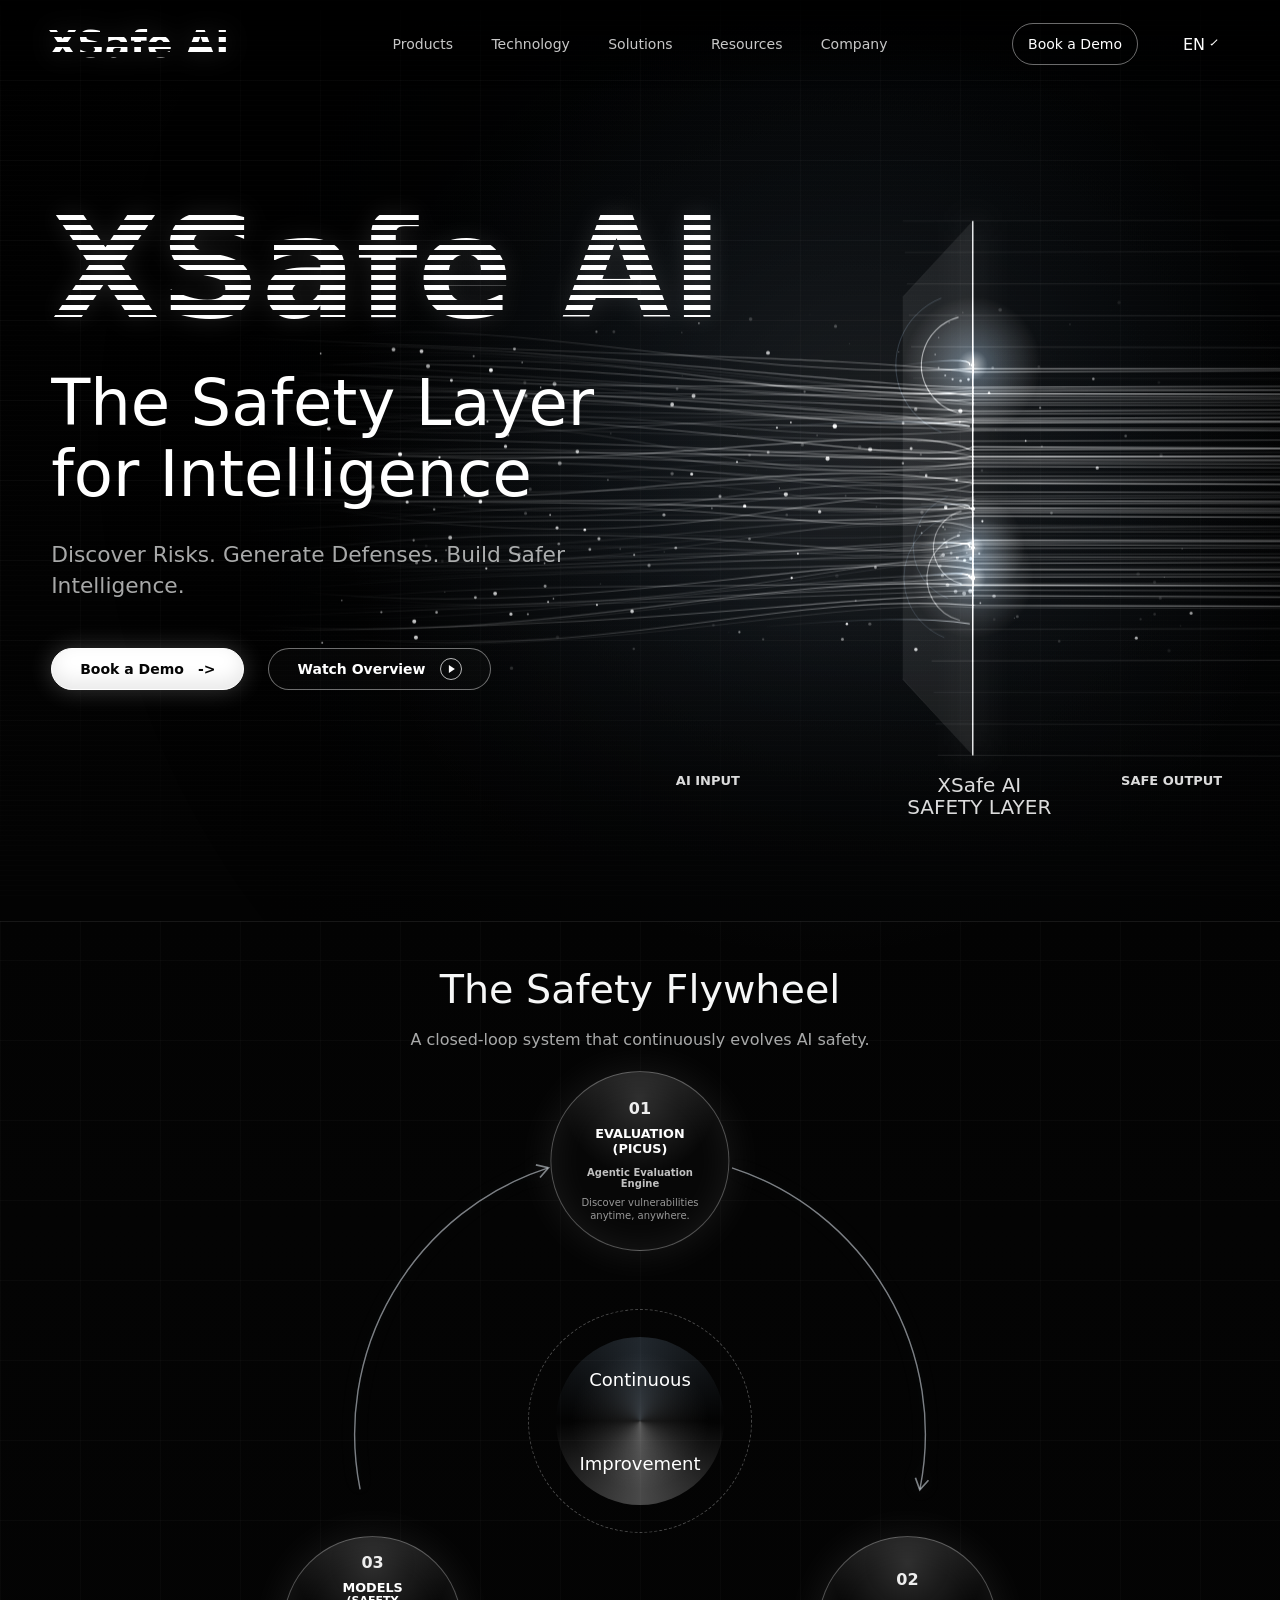
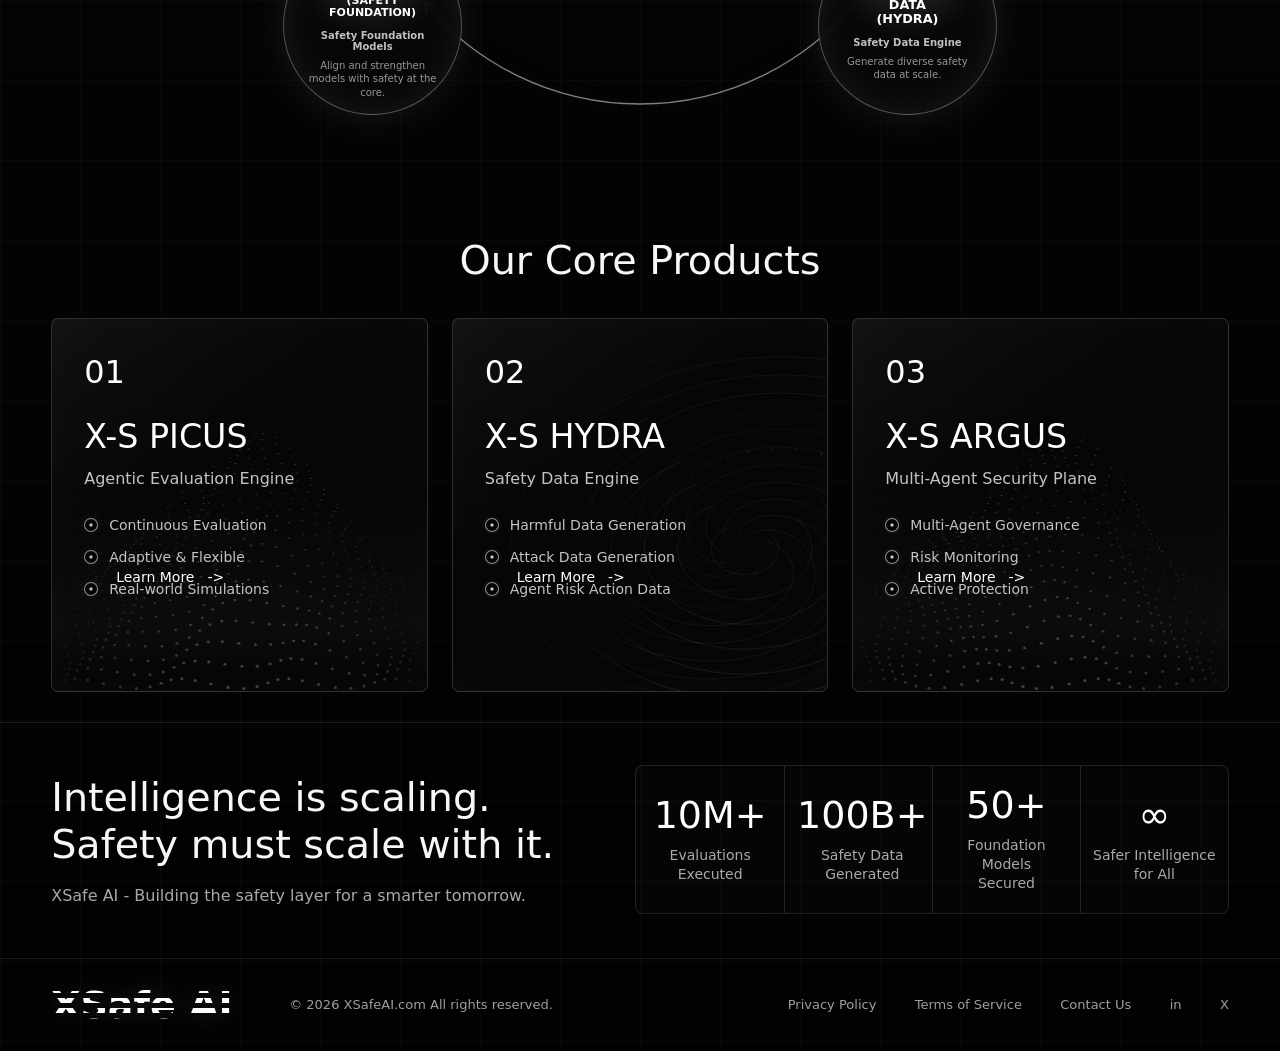
==== commit 63bc1bbd: "Fix product card visual layering" ====
--- a/index.html
+++ b/index.html
@@ -13,7 +13,7 @@
       rel="icon"
       href="data:image/svg+xml,%3Csvg xmlns='http://www.w3.org/2000/svg' viewBox='0 0 64 64'%3E%3Crect width='64' height='64' rx='12' fill='%23020202'/%3E%3Cpath d='M14 16h12l6 9 6-9h12L38 32l12 16H38l-6-9-6 9H14l12-16L14 16Z' fill='white'/%3E%3C/svg%3E"
     />
-    <link rel="stylesheet" href="styles.css?v=20260607-6" />
+    <link rel="stylesheet" href="styles.css?v=20260608-1" />
   </head>
   <body>
     <div class="page-shell">
@@ -193,6 +193,6 @@
       </footer>
     </div>
 
-    <script src="script.js?v=20260607-6"></script>
+    <script src="script.js?v=20260608-1"></script>
   </body>
 </html>
--- a/styles.css
+++ b/styles.css
@@ -580,7 +580,7 @@
   opacity: 0.78;
 }
 
-.product-card > * {
+.product-card > :not(.product-visual) {
   position: relative;
   z-index: 1;
 }
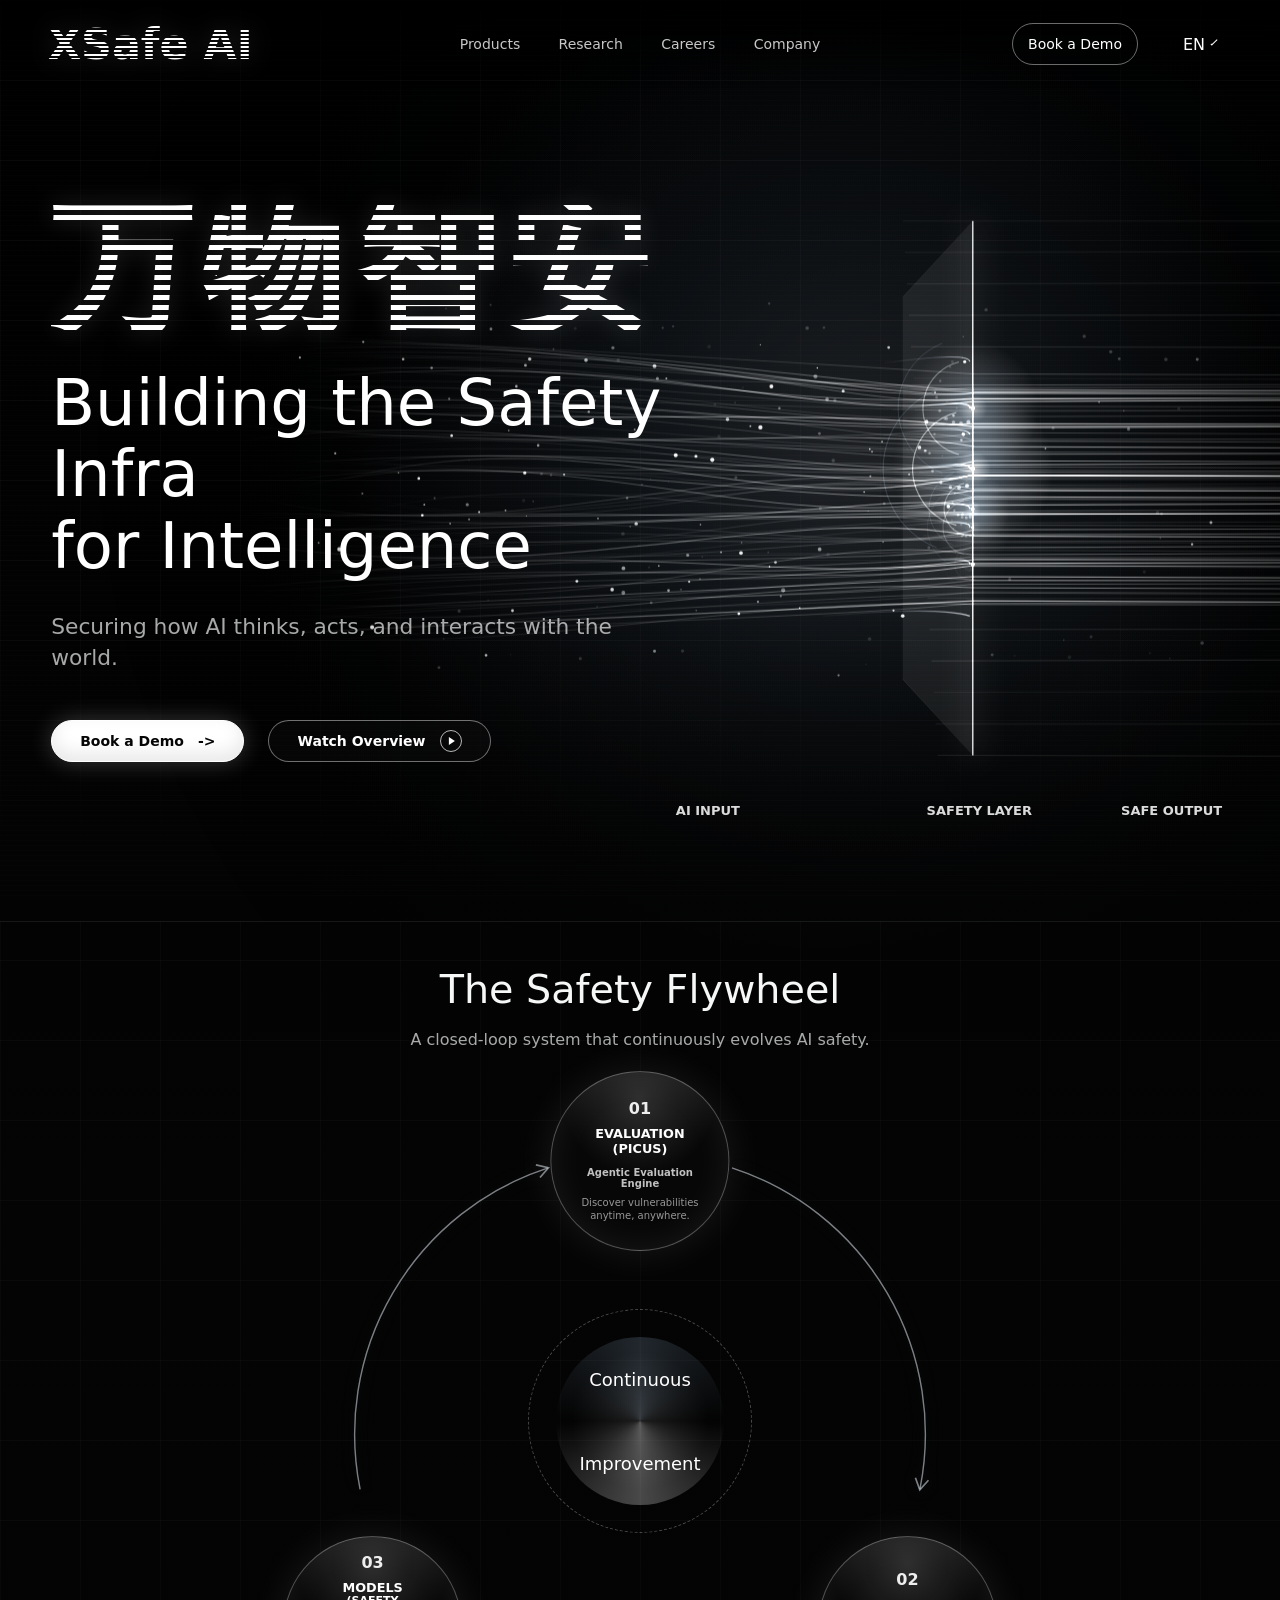
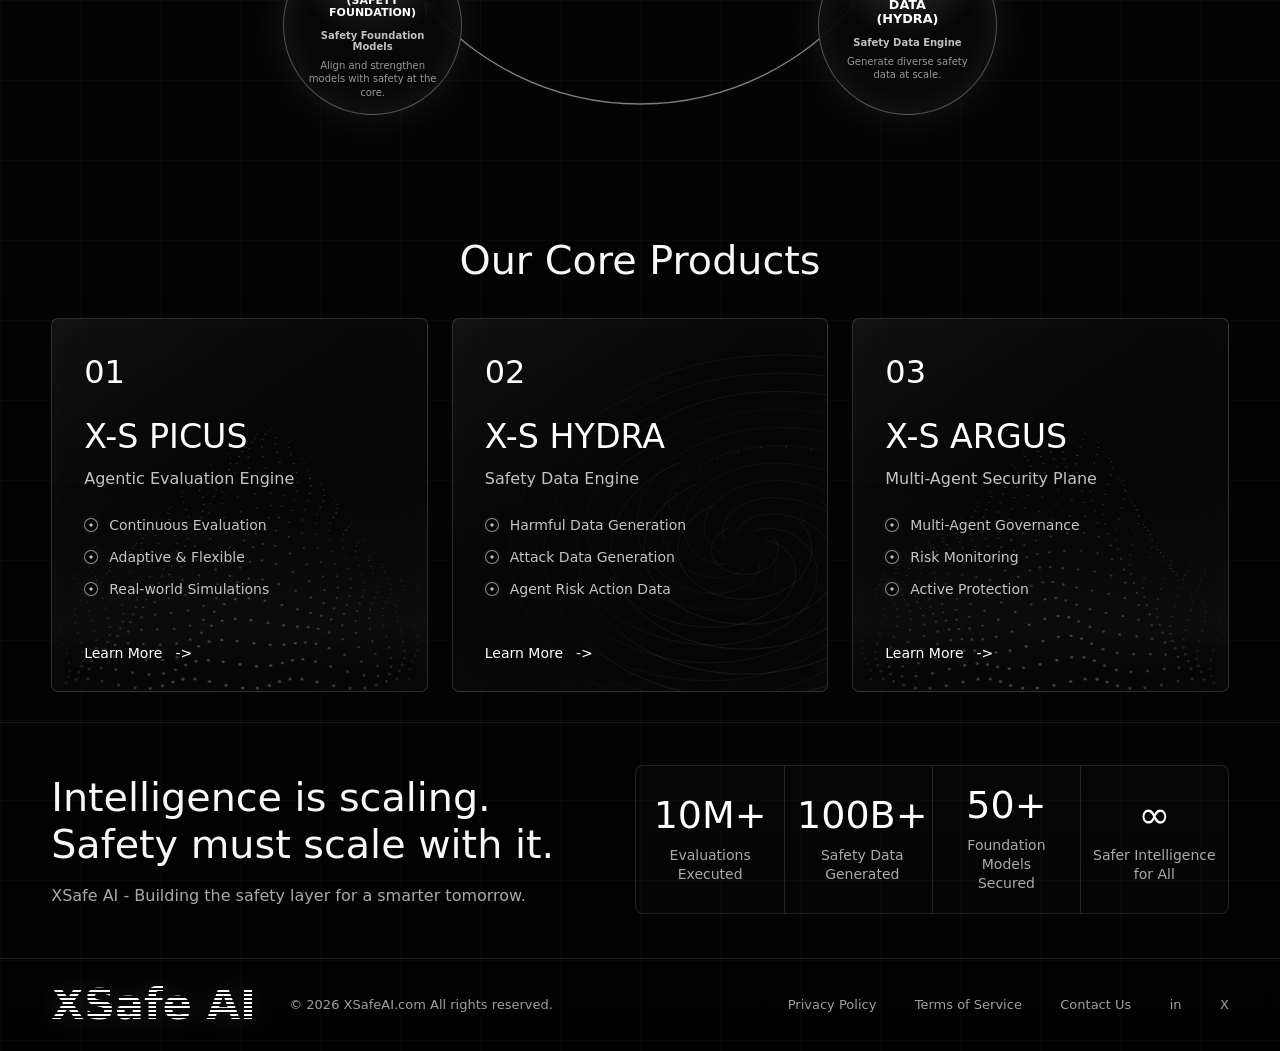
==== commit 6d47c8fd: "Add company page and refine site layout" ====
--- a/index.html
+++ b/index.html
@@ -13,20 +13,19 @@
       rel="icon"
       href="data:image/svg+xml,%3Csvg xmlns='http://www.w3.org/2000/svg' viewBox='0 0 64 64'%3E%3Crect width='64' height='64' rx='12' fill='%23020202'/%3E%3Cpath d='M14 16h12l6 9 6-9h12L38 32l12 16H38l-6-9-6 9H14l12-16L14 16Z' fill='white'/%3E%3C/svg%3E"
     />
-    <link rel="stylesheet" href="styles.css?v=20260608-1" />
+    <link rel="stylesheet" href="styles.css?v=20260612-3" />
   </head>
   <body>
     <div class="page-shell">
       <header class="site-header" aria-label="Primary navigation" data-i18n-aria-label="aria.primaryNav">
-        <a class="brand brand--small" href="#top" aria-label="XSafe AI home" data-i18n-aria-label="aria.home">
+        <a class="brand brand--small" href="index.html#top" aria-label="XSafe AI home" data-i18n-aria-label="aria.home">
           <span>XSafe AI</span>
         </a>
         <nav class="nav-links" aria-label="Main menu" data-i18n-aria-label="aria.mainMenu">
-          <a href="#products" data-i18n="nav.products">Products</a>
-          <a href="#technology" data-i18n="nav.technology">Technology</a>
-          <a href="#solutions" data-i18n="nav.solutions">Solutions</a>
-          <a href="#resources" data-i18n="nav.resources">Resources</a>
-          <a href="#company" data-i18n="nav.company">Company</a>
+          <a href="index.html#products" data-i18n="nav.products">Products</a>
+          <a href="index.html#resources" data-i18n="nav.research">Research</a>
+          <a href="company.html#careers" data-i18n="nav.careers">Careers</a>
+          <a href="company.html" data-i18n="nav.company">Company</a>
         </nav>
         <div class="header-actions">
           <a class="pill-link" href="#contact" data-i18n="cta.bookDemo">Book a Demo</a>
@@ -40,9 +39,9 @@
         <section class="hero-section" aria-labelledby="hero-title">
           <canvas id="safety-layer-canvas" class="hero-canvas" aria-hidden="true"></canvas>
           <div class="hero-content">
-            <p class="brand brand--hero" aria-label="XSafe AI">XSafe AI</p>
-            <h1 id="hero-title" data-i18n="hero.title">The Safety Layer<br />for Intelligence</h1>
-            <p class="hero-copy" data-i18n="hero.copy">Discover Risks. Generate Defenses. Build Safer Intelligence.</p>
+            <p class="brand brand--hero brand--hero-cn" aria-label="万物智安">万物智安</p>
+            <h1 id="hero-title" data-i18n="hero.title">Building the Safety Infra<br />for Intelligence</h1>
+            <p class="hero-copy" data-i18n="hero.copy">Securing how AI thinks, acts, and interacts with the world.</p>
             <div class="hero-actions">
               <a class="primary-button" href="#contact">
                 <span data-i18n="cta.bookDemo">Book a Demo</span>
@@ -56,7 +55,7 @@
           </div>
           <div class="flow-labels" aria-hidden="true">
             <span data-i18n="hero.flowInput">AI INPUT</span>
-            <span data-i18n="hero.flowLayer">XSafe AI<br />SAFETY LAYER</span>
+            <span data-i18n="hero.flowLayer">SAFETY LAYER</span>
             <span data-i18n="hero.flowOutput">SAFE OUTPUT</span>
           </div>
         </section>
@@ -178,14 +177,17 @@
             </div>
           </dl>
         </section>
+
+
+
       </main>
 
-      <footer class="site-footer" id="company">
-        <a class="brand brand--footer" href="#top" aria-label="XSafe AI home" data-i18n-aria-label="aria.home">XSafe AI</a>
+      <footer class="site-footer">
+        <a class="brand brand--small" href="index.html#top" aria-label="XSafe AI home" data-i18n-aria-label="aria.home">XSafe AI</a>
         <p data-i18n="footer.rights">© 2026 XSafeAI.com All rights reserved.</p>
         <nav aria-label="Footer menu" data-i18n-aria-label="aria.footerMenu">
-          <a id="resources" href="#resources" data-i18n="footer.privacy">Privacy Policy</a>
-          <a href="#resources" data-i18n="footer.terms">Terms of Service</a>
+          <a id="resources" href="index.html#resources" data-i18n="footer.privacy">Privacy Policy</a>
+          <a href="terms.html" data-i18n="footer.terms">Terms of Service</a>
           <a id="contact" href="mailto:hello@xsafeai.com" data-i18n="footer.contact">Contact Us</a>
           <a href="https://www.linkedin.com" aria-label="LinkedIn">in</a>
           <a href="https://x.com" aria-label="X">X</a>
@@ -193,6 +195,6 @@
       </footer>
     </div>
 
-    <script src="script.js?v=20260608-1"></script>
+    <script src="script.js?v=20260612-3"></script>
   </body>
 </html>
--- a/styles.css
+++ b/styles.css
@@ -109,7 +109,18 @@
 }
 
 .brand--small {
-  font-size: clamp(28px, 3vw, 38px);
+  font-size: clamp(31px, 3.35vw, 44px);
+  line-height: 0.86;
+  background:
+    repeating-linear-gradient(
+      180deg,
+      #fff 0,
+      #fff 2px,
+      transparent 2px,
+      transparent 4px
+    );
+  -webkit-background-clip: text;
+  background-clip: text;
 }
 
 .brand--hero {
@@ -117,9 +128,10 @@
   font-size: clamp(58px, 11vw, 142px);
 }
 
-.brand--footer {
-  font-size: clamp(26px, 3vw, 38px);
-}
+.brand--hero-cn {
+  letter-spacing: 0.08em;
+}
+
 
 .nav-links {
   display: flex;
@@ -134,6 +146,16 @@
   transition:
     color 180ms ease,
     text-shadow 180ms ease;
+}
+
+
+.nav-links a[aria-current="page"] {
+  color: #fff;
+  text-shadow: 0 0 14px rgba(255, 255, 255, 0.45);
+}
+
+.company-page-main {
+  padding-top: 88px;
 }
 
 .nav-links a:hover,
@@ -328,8 +350,8 @@
 
 .flow-labels span:nth-child(2) {
   text-align: center;
-  font-size: 20px;
-  font-weight: 500;
+  font-size: inherit;
+  font-weight: inherit;
 }
 
 .flywheel-section,
@@ -580,7 +602,7 @@
   opacity: 0.78;
 }
 
-.product-card > :not(.product-visual) {
+.product-card > :not(.product-visual):not(a) {
   position: relative;
   z-index: 1;
 }
@@ -647,10 +669,12 @@
     0 0 10px rgba(255, 255, 255, 0.08);
 }
 
-.product-card a {
-  position: absolute;
+.product-card > a {
+  position: absolute;
+  right: auto;
   bottom: 30px;
   left: 32px;
+  z-index: 1;
   display: inline-flex;
   gap: 13px;
   align-items: center;
@@ -705,6 +729,837 @@
   color: var(--muted);
   font-size: 14px;
   line-height: 1.35;
+}
+
+
+.company-section {
+  position: relative;
+  width: min(100%, var(--max));
+  margin: 0 auto;
+  padding: clamp(42px, 6vw, 82px) clamp(24px, 4vw, 56px) 54px;
+  border-bottom: 1px solid rgba(255, 255, 255, 0.09);
+}
+
+.company-section::before {
+  position: absolute;
+  inset: 0;
+  z-index: -1;
+  content: "";
+  background:
+    radial-gradient(circle at 18% 8%, rgba(255, 255, 255, 0.08), transparent 22rem),
+    linear-gradient(180deg, rgba(255, 255, 255, 0.025), transparent 34%);
+}
+
+.company-hero {
+  max-width: 720px;
+  padding-top: 10px;
+}
+
+.eyebrow {
+  margin: 0 0 14px;
+  color: rgba(255, 255, 255, 0.68);
+  font-size: 12px;
+  font-weight: 800;
+  letter-spacing: 0.12em;
+  text-transform: uppercase;
+}
+
+.company-hero h2 {
+  margin: 0;
+  color: #fff;
+  font-size: clamp(42px, 5vw, 72px);
+  font-weight: 500;
+  line-height: 1.05;
+  letter-spacing: -0.03em;
+}
+
+.company-copy {
+  display: grid;
+  gap: 14px;
+  max-width: 590px;
+  margin-top: 28px;
+}
+
+.company-copy p,
+.company-section p {
+  color: rgba(255, 255, 255, 0.66);
+  line-height: 1.55;
+}
+
+.company-copy p,
+.company-section p,
+.company-card h4,
+.company-card span,
+.timeline strong,
+.timeline span,
+.timeline em {
+  margin-block: 0;
+}
+
+.company-block {
+  margin-top: clamp(34px, 5vw, 68px);
+}
+
+.company-block > h3,
+.company-split h3,
+.mission-bar h3 {
+  margin: 0 0 18px;
+  color: #fff;
+  font-size: clamp(24px, 2.4vw, 34px);
+  font-weight: 500;
+}
+
+.company-card-grid {
+  display: grid;
+  gap: 18px;
+}
+
+.company-card-grid--three {
+  grid-template-columns: repeat(3, minmax(0, 1fr));
+}
+
+.company-card {
+  position: relative;
+  min-height: 156px;
+  padding: 24px;
+  overflow: hidden;
+  border: 1px solid rgba(255, 255, 255, 0.12);
+  border-radius: 8px;
+  background:
+    linear-gradient(145deg, rgba(255, 255, 255, 0.055), rgba(255, 255, 255, 0.012) 42%, transparent),
+    rgba(10, 10, 10, 0.82);
+  box-shadow: inset 0 0 30px rgba(255, 255, 255, 0.02);
+}
+
+.company-card::after {
+  position: absolute;
+  top: 18px;
+  right: 18px;
+  width: 34px;
+  height: 34px;
+  border: 1px solid rgba(255, 255, 255, 0.11);
+  border-radius: 50%;
+  content: "";
+  background: radial-gradient(circle, rgba(255, 255, 255, 0.1), transparent 58%);
+}
+
+.company-number {
+  display: block;
+  margin-bottom: 16px;
+  color: rgba(255, 255, 255, 0.9);
+  font-size: 15px;
+  font-weight: 700;
+}
+
+.company-card h4 {
+  max-width: 300px;
+  color: #fff;
+  font-size: 16px;
+  font-weight: 700;
+  line-height: 1.25;
+}
+
+.company-card p {
+  margin-top: 13px;
+  font-size: 13px;
+}
+
+.company-card--compact {
+  min-height: 190px;
+  padding-top: 72px;
+}
+
+.card-icon {
+  position: absolute;
+  top: 22px;
+  left: 24px;
+  z-index: 1;
+  display: grid;
+  width: 34px;
+  height: 34px;
+  place-items: center;
+  border: 1px solid rgba(255, 255, 255, 0.2);
+  border-radius: 10px;
+  background: rgba(255, 255, 255, 0.045);
+  box-shadow:
+    inset 0 0 18px rgba(255, 255, 255, 0.03),
+    0 0 18px rgba(255, 255, 255, 0.04);
+}
+
+.card-icon::before,
+.card-icon::after {
+  position: absolute;
+  content: "";
+}
+
+.card-icon--shield::before {
+  width: 17px;
+  height: 20px;
+  border: 1.5px solid rgba(255, 255, 255, 0.82);
+  clip-path: polygon(50% 0, 92% 17%, 82% 72%, 50% 100%, 18% 72%, 8% 17%);
+}
+
+.card-icon--shield::after {
+  width: 6px;
+  height: 10px;
+  border-right: 1.5px solid rgba(255, 255, 255, 0.7);
+  border-bottom: 1.5px solid rgba(255, 255, 255, 0.7);
+  transform: rotate(40deg) translate(-1px, -1px);
+}
+
+.card-icon--database::before {
+  width: 18px;
+  height: 20px;
+  border: 1.4px solid rgba(255, 255, 255, 0.78);
+  border-radius: 50% / 18%;
+  background:
+    linear-gradient(rgba(255, 255, 255, 0.55), rgba(255, 255, 255, 0.55)) 50% 35% / 16px 1px no-repeat,
+    linear-gradient(rgba(255, 255, 255, 0.38), rgba(255, 255, 255, 0.38)) 50% 63% / 16px 1px no-repeat;
+}
+
+.card-icon--database::after {
+  top: 8px;
+  width: 18px;
+  height: 7px;
+  border: 1.4px solid rgba(255, 255, 255, 0.78);
+  border-bottom: 0;
+  border-radius: 50% 50% 0 0 / 100% 100% 0 0;
+}
+
+.card-icon--network::before {
+  width: 5px;
+  height: 5px;
+  border-radius: 50%;
+  background: rgba(255, 255, 255, 0.9);
+  box-shadow:
+    -9px 8px 0 rgba(255, 255, 255, 0.74),
+    9px 8px 0 rgba(255, 255, 255, 0.74),
+    0 -9px 0 rgba(255, 255, 255, 0.74);
+}
+
+.card-icon--network::after {
+  width: 22px;
+  height: 20px;
+  background:
+    linear-gradient(34deg, transparent 46%, rgba(255, 255, 255, 0.42) 48% 52%, transparent 54%),
+    linear-gradient(-34deg, transparent 46%, rgba(255, 255, 255, 0.42) 48% 52%, transparent 54%),
+    linear-gradient(90deg, transparent 47%, rgba(255, 255, 255, 0.32) 49% 51%, transparent 53%);
+}
+
+.card-icon--agent::before {
+  width: 18px;
+  height: 15px;
+  border: 1.4px solid rgba(255, 255, 255, 0.82);
+  border-radius: 7px;
+  background:
+    radial-gradient(circle at 35% 48%, rgba(255, 255, 255, 0.86) 0 1.6px, transparent 2px),
+    radial-gradient(circle at 65% 48%, rgba(255, 255, 255, 0.86) 0 1.6px, transparent 2px);
+}
+
+.card-icon--agent::after {
+  top: 6px;
+  width: 1.5px;
+  height: 5px;
+  background: rgba(255, 255, 255, 0.72);
+  box-shadow: 0 -4px 0 rgba(255, 255, 255, 0.72);
+}
+
+.card-icon--devices::before {
+  width: 18px;
+  height: 20px;
+  border: 1.4px solid rgba(255, 255, 255, 0.78);
+  border-radius: 4px;
+  transform: translate(-3px, 1px);
+}
+
+.card-icon--devices::after {
+  width: 12px;
+  height: 16px;
+  border: 1.4px solid rgba(255, 255, 255, 0.62);
+  border-radius: 3px;
+  transform: translate(6px, -3px);
+  background: rgba(255, 255, 255, 0.04);
+}
+
+.card-icon--embodied::before {
+  width: 18px;
+  height: 18px;
+  border: 1.4px solid rgba(255, 255, 255, 0.78);
+  border-radius: 50%;
+  background:
+    radial-gradient(circle, rgba(255, 255, 255, 0.82) 0 2px, transparent 2.4px),
+    linear-gradient(90deg, transparent 46%, rgba(255, 255, 255, 0.36) 48% 52%, transparent 54%),
+    linear-gradient(0deg, transparent 46%, rgba(255, 255, 255, 0.36) 48% 52%, transparent 54%);
+}
+
+.card-icon--embodied::after {
+  width: 26px;
+  height: 26px;
+  border: 1px dashed rgba(255, 255, 255, 0.28);
+  border-radius: 50%;
+}
+
+.company-split {
+  display: grid;
+  grid-template-columns: minmax(240px, 0.78fr) minmax(0, 2fr);
+  gap: clamp(28px, 5vw, 72px);
+  align-items: start;
+}
+
+.company-link {
+  display: inline-flex;
+  gap: 12px;
+  align-items: center;
+  margin-top: 24px;
+  color: #fff;
+  font-size: 14px;
+  font-weight: 700;
+}
+
+.approach-block {
+  display: grid;
+  grid-template-columns: minmax(220px, 0.5fr) minmax(0, 2.5fr);
+  gap: clamp(24px, 3.2vw, 42px);
+  align-items: stretch;
+}
+
+.approach-intro p {
+  max-width: 300px;
+  font-size: clamp(17px, 1.35vw, 22px);
+  line-height: 1.55;
+}
+
+.approach-intro .company-link {
+  margin-top: 54px;
+}
+
+.approach-card-grid {
+  display: grid;
+  grid-template-columns: repeat(3, minmax(0, 1fr));
+  gap: clamp(16px, 2vw, 24px);
+}
+
+.approach-card {
+  min-height: 280px;
+  padding: 0 28px 28px;
+  border-color: rgba(255, 255, 255, 0.14);
+  border-radius: 8px;
+  background:
+    radial-gradient(circle at 20% 16%, rgba(255, 255, 255, 0.055), transparent 16%),
+    linear-gradient(145deg, rgba(255, 255, 255, 0.055), rgba(255, 255, 255, 0.012) 42%, transparent),
+    rgba(9, 10, 10, 0.88);
+}
+
+.approach-card::before {
+  position: absolute;
+  inset: 0;
+  z-index: 0;
+  content: "";
+  opacity: 0.22;
+  pointer-events: none;
+  background:
+    radial-gradient(circle, rgba(255, 255, 255, 0.55) 0 0.75px, transparent 1.2px) 0 0 / 15px 15px,
+    radial-gradient(circle, rgba(167, 210, 255, 0.3) 0 0.7px, transparent 1.2px) 7px 9px / 23px 23px;
+  mask-image: radial-gradient(ellipse at 86% 58%, #000 0 18%, transparent 52%);
+}
+
+.approach-card::after {
+  top: 18px;
+  left: 24px;
+  right: auto;
+  width: 66px;
+  height: 66px;
+  border: 0;
+  background: radial-gradient(circle, rgba(255, 255, 255, 0.13), rgba(255, 255, 255, 0.05) 46%, transparent 70%);
+}
+
+.approach-card h4,
+.approach-card p {
+  position: relative;
+  z-index: 1;
+}
+
+.approach-card h4 {
+  max-width: 300px;
+  margin-top: 118px;
+  font-size: clamp(18px, 1.35vw, 22px);
+  font-weight: 700;
+  line-height: 1.16;
+}
+
+.approach-card p {
+  max-width: 300px;
+  margin-top: 24px;
+  font-size: clamp(13px, 1vw, 16px);
+  line-height: 1.55;
+}
+
+.approach-card .card-icon {
+  position: absolute;
+  z-index: 1;
+  top: 28px;
+  left: 28px;
+  width: 54px;
+  height: 54px;
+  border: 0;
+  border-radius: 50%;
+  background: rgba(255, 255, 255, 0.08);
+  box-shadow:
+    inset 0 0 22px rgba(255, 255, 255, 0.035),
+    0 0 28px rgba(255, 255, 255, 0.08);
+}
+
+.approach-card .card-icon--shield::before {
+  width: 25px;
+  height: 30px;
+  border-width: 2px;
+}
+
+.approach-card .card-icon--shield::after {
+  width: 8px;
+  height: 13px;
+  border-width: 2px;
+}
+
+.approach-card .card-icon--database::before {
+  width: 28px;
+  height: 32px;
+  border-width: 2px;
+  background:
+    linear-gradient(rgba(255, 255, 255, 0.58), rgba(255, 255, 255, 0.58)) 50% 35% / 24px 1.5px no-repeat,
+    linear-gradient(rgba(255, 255, 255, 0.42), rgba(255, 255, 255, 0.42)) 50% 63% / 24px 1.5px no-repeat;
+}
+
+.approach-card .card-icon--database::after {
+  top: 12px;
+  width: 28px;
+  height: 10px;
+  border-width: 2px;
+}
+
+.approach-card .card-icon--network::before {
+  width: 6px;
+  height: 6px;
+  box-shadow:
+    -14px 11px 0 rgba(255, 255, 255, 0.74),
+    14px 11px 0 rgba(255, 255, 255, 0.74),
+    0 -14px 0 rgba(255, 255, 255, 0.74);
+}
+
+.approach-card .card-icon--network::after {
+  width: 34px;
+  height: 30px;
+}
+
+.approach-card--defense::before {
+  mask-image: radial-gradient(ellipse at 104% 55%, #000 0 17%, transparent 50%);
+}
+
+.approach-card--data::before {
+  mask-image: radial-gradient(ellipse at 62% 54%, #000 0 23%, transparent 56%);
+}
+
+.approach-card--model::before {
+  mask-image: linear-gradient(132deg, transparent 0 50%, #000 72%, transparent 100%);
+}
+
+.challenge-block {
+  display: grid;
+  grid-template-columns: minmax(190px, 0.55fr) 42px minmax(0, 2.35fr);
+  gap: clamp(28px, 4vw, 58px);
+  align-items: stretch;
+  padding-top: 28px;
+  padding-bottom: 28px;
+  border-top: 1px solid rgba(255, 255, 255, 0.08);
+  border-bottom: 1px solid rgba(255, 255, 255, 0.08);
+}
+
+.challenge-intro h3 {
+  margin-bottom: 22px;
+}
+
+.challenge-intro p {
+  max-width: 260px;
+  font-size: clamp(17px, 1.45vw, 22px);
+  line-height: 1.55;
+}
+
+.timeline-rail {
+  position: relative;
+  display: grid;
+  align-content: space-between;
+  justify-items: center;
+  padding: 7px 0;
+}
+
+.timeline-rail::before {
+  position: absolute;
+  top: 15px;
+  bottom: 15px;
+  left: 50%;
+  width: 2px;
+  content: "";
+  background: linear-gradient(180deg, transparent, rgba(255, 255, 255, 0.72) 14%, rgba(255, 255, 255, 0.62) 86%, transparent);
+  box-shadow: 0 0 18px rgba(255, 255, 255, 0.42);
+  transform: translateX(-50%);
+}
+
+.timeline-rail span {
+  position: relative;
+  z-index: 1;
+  width: 13px;
+  height: 13px;
+  border-radius: 50%;
+  background: #fff;
+  box-shadow:
+    0 0 0 3px rgba(255, 255, 255, 0.16),
+    0 0 18px rgba(255, 255, 255, 0.85);
+}
+
+.timeline {
+  display: grid;
+  gap: 0;
+}
+
+.timeline div {
+  position: relative;
+  display: grid;
+  grid-template-columns: 92px minmax(190px, 0.95fr) minmax(160px, 0.8fr) 46px minmax(180px, 0.8fr);
+  gap: clamp(18px, 2.4vw, 42px);
+  align-items: center;
+  min-height: 64px;
+  color: rgba(255, 255, 255, 0.72);
+}
+
+.timeline div + div {
+  border-top: 1px solid rgba(255, 255, 255, 0.08);
+}
+
+.timeline strong,
+.timeline span,
+.timeline em {
+  font-style: normal;
+}
+
+.timeline strong {
+  color: #fff;
+  font-size: clamp(19px, 1.7vw, 26px);
+  font-weight: 500;
+}
+
+.timeline span,
+.timeline em {
+  font-size: clamp(14px, 1.15vw, 18px);
+  line-height: 1.35;
+}
+
+.timeline em {
+  color: #fff;
+  font-weight: 600;
+}
+
+.timeline i {
+  display: block;
+  height: 1px;
+  background: repeating-linear-gradient(90deg, rgba(255, 255, 255, 0.2) 0 2px, transparent 2px 5px);
+}
+
+.timeline i::after {
+  display: block;
+  width: 9px;
+  height: 9px;
+  margin-left: auto;
+  border-top: 1.5px solid rgba(255, 255, 255, 0.78);
+  border-right: 1.5px solid rgba(255, 255, 255, 0.78);
+  content: "";
+  transform: translateY(-4px) rotate(45deg);
+}
+
+.timeline-icon {
+  position: relative;
+  display: block;
+  width: 34px;
+  height: 34px;
+  color: rgba(255, 255, 255, 0.84);
+}
+
+.timeline-icon::before,
+.timeline-icon::after {
+  position: absolute;
+  content: "";
+}
+
+.timeline-icon--shield::before,
+.timeline-icon--agent-shield::before {
+  inset: 3px 7px 2px;
+  border: 2px solid currentColor;
+  clip-path: polygon(50% 0, 92% 16%, 82% 70%, 50% 100%, 18% 70%, 8% 16%);
+}
+
+.timeline-icon--shield::after {
+  top: 10px;
+  left: 14px;
+  width: 6px;
+  height: 10px;
+  border-right: 1.6px solid currentColor;
+  border-bottom: 1.6px solid currentColor;
+  transform: rotate(40deg);
+}
+
+.timeline-icon--people::before {
+  top: 7px;
+  left: 5px;
+  width: 9px;
+  height: 9px;
+  border: 1.8px solid currentColor;
+  border-radius: 50%;
+  box-shadow: 14px 0 0 -1.8px #030303, 14px 0 0 0 currentColor;
+}
+
+.timeline-icon--people::after {
+  top: 19px;
+  left: 2px;
+  width: 26px;
+  height: 12px;
+  border: 1.8px solid currentColor;
+  border-bottom: 0;
+  border-radius: 15px 15px 0 0;
+}
+
+.timeline-icon--agent-shield::after {
+  top: 11px;
+  left: 13px;
+  width: 8px;
+  height: 8px;
+  border: 1.4px solid currentColor;
+  border-radius: 50%;
+  box-shadow: 0 8px 0 -3px currentColor;
+}
+
+.timeline-icon--robot::before {
+  top: 9px;
+  left: 6px;
+  width: 22px;
+  height: 17px;
+  border: 1.8px solid currentColor;
+  border-radius: 5px;
+  background:
+    radial-gradient(circle at 34% 47%, currentColor 0 1.6px, transparent 2px),
+    radial-gradient(circle at 66% 47%, currentColor 0 1.6px, transparent 2px);
+}
+
+.timeline-icon--robot::after {
+  top: 4px;
+  left: 16px;
+  width: 2px;
+  height: 7px;
+  background: currentColor;
+  box-shadow:
+    0 -3px 0 currentColor,
+    -13px 17px 0 0 currentColor,
+    13px 17px 0 0 currentColor;
+}
+
+.team-backgrounds {
+  display: grid;
+  gap: 18px;
+}
+
+.team-background-group h4 {
+  margin: 0 0 10px;
+  color: rgba(255, 255, 255, 0.68);
+  font-size: 12px;
+  font-weight: 800;
+}
+
+.logo-cloud {
+  display: grid;
+  grid-template-columns: repeat(6, minmax(0, 1fr));
+  gap: 12px;
+}
+
+.logo-cloud span {
+  display: inline-flex;
+  min-height: 44px;
+  align-items: center;
+  justify-content: center;
+  gap: 8px;
+  padding: 0 12px;
+  border: 1px solid rgba(255, 255, 255, 0.11);
+  border-radius: 6px;
+  background: rgba(255, 255, 255, 0.035);
+  color: rgba(255, 255, 255, 0.8);
+  font-size: 13px;
+  font-weight: 700;
+}
+
+.logo-mark {
+  display: block;
+  width: 20px;
+  height: 20px;
+  flex: 0 0 auto;
+  object-fit: contain;
+  filter: grayscale(1) invert(1) brightness(1.35);
+  opacity: 0.92;
+}
+
+.logo-mark--school {
+  width: 28px;
+  height: 28px;
+  padding: 2px;
+  border-radius: 50%;
+  filter: none;
+  background: rgba(255, 255, 255, 0.08);
+}
+
+.logo-more {
+  letter-spacing: 0.16em;
+}
+
+.leadership-grid {
+  display: grid;
+  grid-template-columns: repeat(3, minmax(0, 1fr));
+  gap: 18px;
+}
+
+.leader-card {
+  min-height: 176px;
+}
+
+.leader-role {
+  display: block;
+  margin-top: 8px;
+  color: rgba(255, 255, 255, 0.72);
+  font-size: 12px;
+  font-weight: 700;
+}
+
+.leader-points {
+  display: grid;
+  gap: 7px;
+  margin: 18px 0 0;
+  padding: 0;
+  list-style: none;
+}
+
+.leader-points li {
+  position: relative;
+  padding-left: 17px;
+  color: rgba(255, 255, 255, 0.62);
+  font-size: 12px;
+  line-height: 1.35;
+}
+
+.leader-points li::before {
+  position: absolute;
+  top: 0.55em;
+  left: 2px;
+  width: 5px;
+  height: 5px;
+  border-radius: 50%;
+  content: "";
+  background: rgba(255, 255, 255, 0.62);
+  box-shadow: 0 0 8px rgba(255, 255, 255, 0.35);
+}
+
+.vision-flow {
+  min-width: 0;
+}
+
+.vision-grid {
+  display: grid;
+  gap: 18px;
+}
+
+.vision-grid--flow {
+  grid-template-columns: minmax(0, 1fr) 30px minmax(0, 1fr) 30px minmax(0, 1fr);
+  align-items: stretch;
+}
+
+.vision-card {
+  min-height: 220px;
+  padding-top: 76px;
+}
+
+.vision-stage {
+  display: inline-block;
+  margin-bottom: 15px;
+  color: rgba(255, 255, 255, 0.58);
+  font-size: 12px;
+  font-weight: 700;
+  text-transform: uppercase;
+}
+
+.vision-arrow {
+  display: grid;
+  place-items: center;
+  color: rgba(255, 255, 255, 0.78);
+  font-size: 20px;
+  font-weight: 700;
+}
+
+.vision-timeline {
+  position: relative;
+  display: grid;
+  grid-template-columns: repeat(3, minmax(0, 1fr));
+  gap: 78px;
+  margin-top: 18px;
+  padding-top: 16px;
+  color: rgba(255, 255, 255, 0.55);
+  font-size: 12px;
+  font-weight: 700;
+  text-align: center;
+}
+
+.vision-timeline::before {
+  position: absolute;
+  top: 6px;
+  right: 9%;
+  left: 9%;
+  height: 1px;
+  content: "";
+  background: linear-gradient(90deg, transparent, rgba(255, 255, 255, 0.25), transparent);
+}
+
+.vision-timeline span {
+  position: relative;
+}
+
+.vision-timeline span::before {
+  position: absolute;
+  top: -14px;
+  left: 50%;
+  width: 5px;
+  height: 5px;
+  border-radius: 50%;
+  content: "";
+  background: rgba(255, 255, 255, 0.72);
+  transform: translateX(-50%);
+}
+
+.mission-bar {
+  display: grid;
+  grid-template-columns: minmax(180px, 0.45fr) minmax(0, 1.4fr) auto;
+  gap: clamp(22px, 4vw, 56px);
+  align-items: center;
+  padding-top: 26px;
+  border-top: 1px solid rgba(255, 255, 255, 0.11);
+}
+
+.mission-bar p {
+  font-size: 15px;
+}
+
+.mission-actions {
+  display: flex;
+  flex-wrap: wrap;
+  gap: 14px;
+  justify-content: flex-end;
+}
+
+.mission-actions .primary-button,
+.mission-actions .secondary-button {
+  min-width: 128px;
 }
 
 .site-footer {
@@ -794,23 +1649,88 @@
   }
 
   .scale-section,
+  .company-split,
+  .mission-bar,
   .site-footer {
     grid-template-columns: 1fr;
   }
 
+  .company-card-grid--three,
+  .leadership-grid,
+  .vision-grid--flow {
+    grid-template-columns: 1fr;
+  }
+
+  .approach-block,
+  .approach-card-grid {
+    grid-template-columns: 1fr;
+  }
+
+  .approach-card {
+    min-height: 240px;
+  }
+
+
+  .challenge-block {
+    grid-template-columns: minmax(180px, 0.6fr) 32px minmax(0, 1.9fr);
+    gap: 24px;
+  }
+
+  .timeline div {
+    grid-template-columns: 76px minmax(130px, 1fr) minmax(88px, 0.7fr) 34px minmax(130px, 0.9fr);
+    gap: 16px;
+  }
+
+  .timeline-icon {
+    width: 30px;
+    height: 30px;
+  }
+
+
+  .vision-arrow {
+    min-height: 20px;
+    transform: rotate(90deg);
+  }
+
+  .vision-timeline {
+    display: none;
+  }
+
+  .logo-cloud {
+    grid-template-columns: repeat(3, minmax(0, 1fr));
+  }
+
+  .mission-actions {
+    justify-content: flex-start;
+  }
+
   .site-footer nav {
     justify-content: flex-start;
   }
 }
 
 @media (max-width: 720px) {
+  .company-page-main {
+    padding-top: 72px;
+  }
+
   .site-header {
     min-height: 72px;
     padding-inline: 18px;
   }
 
   .brand--small {
-    font-size: 24px;
+    font-size: 27px;
+    background:
+      repeating-linear-gradient(
+        180deg,
+        #fff 0,
+        #fff 1.5px,
+        transparent 1.5px,
+        transparent 3px
+      );
+    -webkit-background-clip: text;
+    background-clip: text;
   }
 
   .header-actions {
@@ -871,71 +1791,83 @@
 
   .flywheel-section,
   .products-section,
-  .scale-section {
-    padding-inline: 18px;
-  }
-
-  .scale-section h2 {
-    max-width: none;
-  }
-
-  .keep-line {
-    white-space: normal;
-  }
-
-  .flywheel {
-    --node-size: clamp(118px, 31vw, 142px);
-    width: min(100%, 420px);
-    margin-top: 38px;
-  }
-
-  .wheel-node {
-    padding: 13px;
-  }
-
-  .wheel-node span {
-    margin-bottom: 7px;
-    font-size: 12px;
-  }
-
-  .wheel-node strong {
-    font-size: 10px;
-  }
-
-  .wheel-node small,
-  .wheel-node p {
-    display: none;
-  }
-
-  .flywheel-center {
-    width: 110px;
-    height: 110px;
-    font-size: 14px;
-  }
-
-  .product-card {
-    padding: 26px 22px;
-  }
-
-  .product-card a {
-    left: 22px;
-  }
-
-  .metrics-grid {
-    grid-template-columns: repeat(2, minmax(0, 1fr));
-  }
-
-  .metrics-grid div:nth-child(3) {
-    border-left: 0;
-    border-top: 1px solid rgba(255, 255, 255, 0.12);
-  }
-
-  .metrics-grid div:nth-child(4) {
-    border-top: 1px solid rgba(255, 255, 255, 0.12);
-  }
-
+  .scale-section,
+  .company-section,
   .site-footer {
     padding: 28px 18px;
+  }
+
+  .company-section {
+    padding-top: 52px;
+  }
+
+  .company-hero h2 {
+    font-size: clamp(34px, 11vw, 48px);
+  }
+
+  .company-card {
+    padding: 22px;
+  }
+
+  .company-card--compact {
+    min-height: 160px;
+    padding-top: 64px;
+  }
+
+  .approach-card {
+    min-height: 230px;
+    padding: 0 22px 24px;
+  }
+
+  .approach-card h4 {
+    margin-top: 100px;
+  }
+
+  .approach-card .card-icon {
+    top: 24px;
+    left: 22px;
+  }
+
+
+  .vision-card {
+    min-height: 190px;
+    padding-top: 70px;
+  }
+
+  .leader-card {
+    min-height: 160px;
+  }
+
+  .challenge-block {
+    grid-template-columns: 1fr;
+    gap: 22px;
+  }
+
+  .timeline-rail {
+    display: none;
+  }
+
+  .timeline div {
+    grid-template-columns: 72px 1fr;
+    gap: 10px 16px;
+    padding: 14px 0;
+  }
+
+  .timeline i,
+  .timeline-icon {
+    display: none;
+  }
+
+  .timeline em {
+    grid-column: 2;
+  }
+
+  .logo-cloud {
+    grid-template-columns: repeat(2, minmax(0, 1fr));
+  }
+
+  .mission-actions {
+    justify-content: flex-start;
   }
 }
 
@@ -948,3 +1880,128 @@
     scroll-behavior: auto !important;
   }
 }
+
+.legal-page-main {
+  padding-top: 98px;
+}
+
+.legal-section {
+  position: relative;
+  width: min(100%, var(--max));
+  min-height: calc(100vh - 190px);
+  padding: clamp(34px, 5vw, 72px) clamp(24px, 4vw, 56px) clamp(52px, 7vw, 92px);
+  margin: 0 auto;
+}
+
+.legal-section::before {
+  position: absolute;
+  inset: 0;
+  z-index: -1;
+  content: "";
+  background:
+    radial-gradient(circle at 14% 8%, rgba(255, 255, 255, 0.08), transparent 20rem),
+    linear-gradient(180deg, rgba(255, 255, 255, 0.018), transparent 32%);
+}
+
+.legal-document {
+  max-width: 760px;
+}
+
+.legal-document .eyebrow {
+  margin-bottom: 10px;
+}
+
+.legal-document h1 {
+  margin: 0;
+  color: #fff;
+  font-size: clamp(42px, 5vw, 64px);
+  font-weight: 500;
+  line-height: 1;
+  letter-spacing: -0.035em;
+}
+
+.legal-updated {
+  margin: 16px 0 0;
+  color: rgba(255, 255, 255, 0.72);
+  font-size: 12px;
+  font-weight: 800;
+  letter-spacing: 0.08em;
+  text-transform: uppercase;
+}
+
+.legal-intro,
+.legal-article p,
+.legal-article li {
+  color: rgba(255, 255, 255, 0.72);
+  font-size: 14px;
+  line-height: 1.62;
+}
+
+.legal-intro {
+  max-width: 700px;
+  margin: 18px 0 30px;
+}
+
+.legal-list {
+  display: grid;
+  gap: 22px;
+  padding: 0;
+  margin: 0;
+  list-style: none;
+  counter-reset: legal-section;
+}
+
+.legal-article {
+  position: relative;
+  padding-left: 34px;
+  counter-increment: legal-section;
+}
+
+.legal-article::before {
+  position: absolute;
+  top: 1px;
+  left: 0;
+  color: rgba(255, 255, 255, 0.9);
+  font-size: 16px;
+  font-weight: 700;
+  content: counter(legal-section) ".";
+}
+
+.legal-article h2 {
+  margin: 0 0 8px;
+  color: #fff;
+  font-size: 20px;
+  font-weight: 700;
+  line-height: 1.2;
+}
+
+.legal-article p {
+  margin: 0;
+}
+
+.legal-article ul {
+  display: grid;
+  gap: 4px;
+  padding-left: 18px;
+  margin: 8px 0 0;
+}
+
+.legal-article a {
+  color: #fff;
+  text-decoration: underline;
+  text-underline-offset: 3px;
+}
+
+@media (max-width: 720px) {
+  .legal-page-main {
+    padding-top: 76px;
+  }
+
+  .legal-section {
+    padding-inline: 18px;
+  }
+
+  .legal-article {
+    padding-left: 28px;
+  }
+}
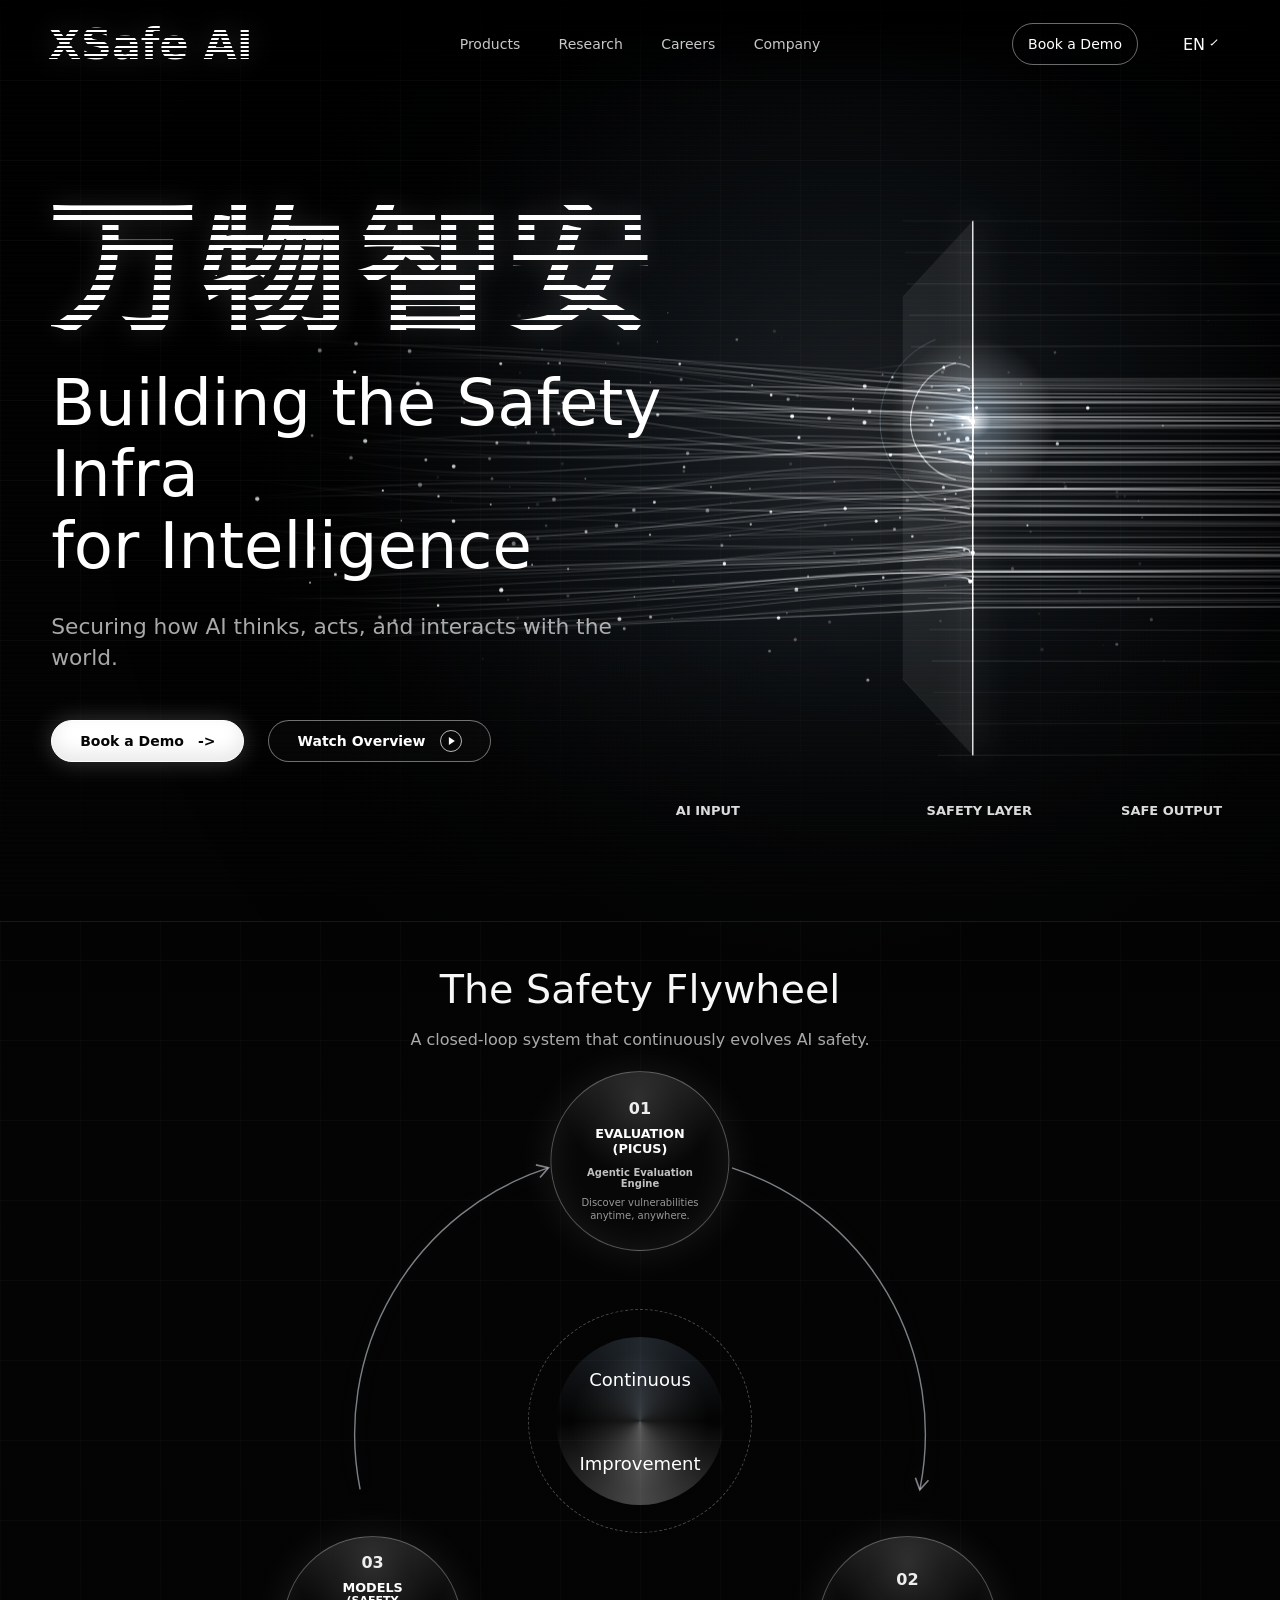
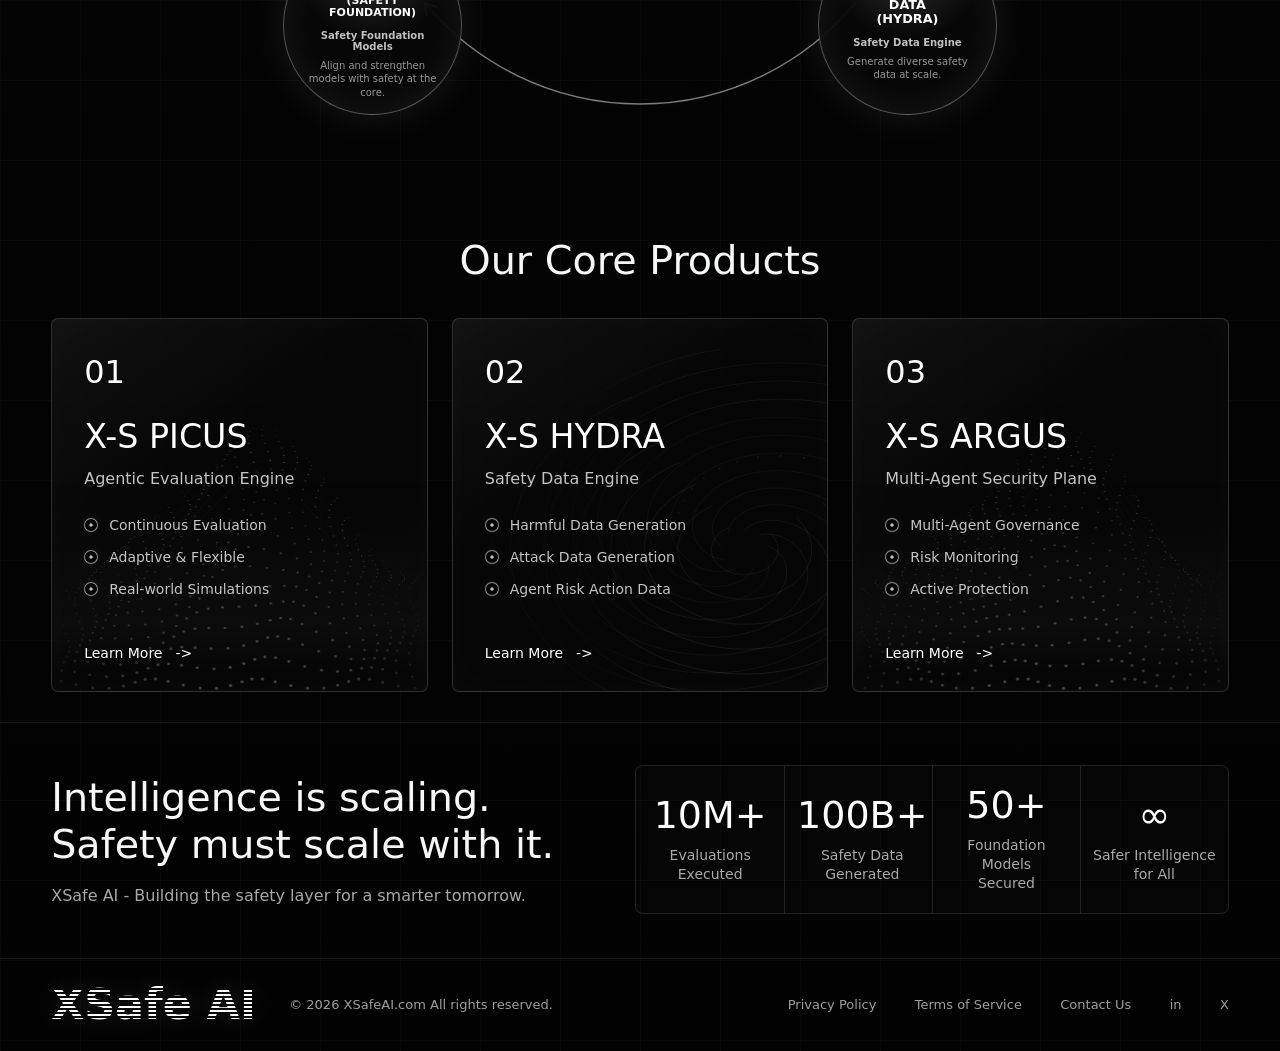
==== commit 65a76d72: "Add careers page" ====
--- a/index.html
+++ b/index.html
@@ -13,7 +13,7 @@
       rel="icon"
       href="data:image/svg+xml,%3Csvg xmlns='http://www.w3.org/2000/svg' viewBox='0 0 64 64'%3E%3Crect width='64' height='64' rx='12' fill='%23020202'/%3E%3Cpath d='M14 16h12l6 9 6-9h12L38 32l12 16H38l-6-9-6 9H14l12-16L14 16Z' fill='white'/%3E%3C/svg%3E"
     />
-    <link rel="stylesheet" href="styles.css?v=20260612-3" />
+    <link rel="stylesheet" href="styles.css?v=20260612-8" />
   </head>
   <body>
     <div class="page-shell">
@@ -24,7 +24,7 @@
         <nav class="nav-links" aria-label="Main menu" data-i18n-aria-label="aria.mainMenu">
           <a href="index.html#products" data-i18n="nav.products">Products</a>
           <a href="index.html#resources" data-i18n="nav.research">Research</a>
-          <a href="company.html#careers" data-i18n="nav.careers">Careers</a>
+          <a href="careers.html" data-i18n="nav.careers">Careers</a>
           <a href="company.html" data-i18n="nav.company">Company</a>
         </nav>
         <div class="header-actions">
@@ -195,6 +195,6 @@
       </footer>
     </div>
 
-    <script src="script.js?v=20260612-3"></script>
+    <script src="script.js?v=20260612-8"></script>
   </body>
 </html>
--- a/styles.css
+++ b/styles.css
@@ -2005,3 +2005,179 @@
     padding-left: 28px;
   }
 }
+
+
+
+.careers-page-main {
+  min-height: 100vh;
+  padding-top: 104px;
+}
+
+.careers-section {
+  width: min(100%, var(--max));
+  padding: 0 clamp(24px, 4vw, 56px);
+  margin: 0 auto;
+}
+
+.careers-section .eyebrow {
+  margin-bottom: 34px;
+}
+
+.careers-why {
+  padding-bottom: 54px;
+  border-bottom: 1px solid rgba(255, 255, 255, 0.1);
+}
+
+.careers-why h1,
+.careers-roles h2,
+.careers-contact h2 {
+  margin: 0;
+  color: #fff;
+  font-size: clamp(30px, 3vw, 44px);
+  font-weight: 500;
+  line-height: 1.16;
+}
+
+.careers-reasons {
+  display: grid;
+  grid-template-columns: repeat(3, minmax(0, 1fr));
+  gap: clamp(28px, 5vw, 86px);
+  margin-top: 28px;
+}
+
+.careers-reasons article {
+  max-width: 350px;
+}
+
+.careers-reasons span {
+  display: block;
+  margin-bottom: 8px;
+  color: rgba(255, 255, 255, 0.76);
+  font-size: 14px;
+}
+
+.careers-reasons h2 {
+  margin: 0 0 18px;
+  color: #fff;
+  font-size: clamp(16px, 1.25vw, 19px);
+  font-weight: 700;
+  line-height: 1.3;
+}
+
+.careers-reasons p,
+.role-row span,
+.careers-contact p {
+  margin: 0;
+  color: rgba(255, 255, 255, 0.66);
+  font-size: clamp(13px, 1vw, 15px);
+  line-height: 1.65;
+}
+
+.careers-reasons p + p {
+  margin-top: 16px;
+}
+
+.careers-roles {
+  padding-top: 44px;
+}
+
+.role-group {
+  margin-top: 28px;
+}
+
+.role-group h3 {
+  margin: 0 0 10px;
+  color: rgba(255, 255, 255, 0.82);
+  font-size: 16px;
+  font-weight: 700;
+}
+
+.role-row {
+  display: grid;
+  grid-template-columns: minmax(220px, 0.95fr) minmax(280px, 1.55fr) auto;
+  gap: clamp(18px, 4vw, 72px);
+  align-items: center;
+  min-height: 62px;
+  border-bottom: 1px solid rgba(255, 255, 255, 0.1);
+}
+
+.role-row strong {
+  color: #fff;
+  font-size: clamp(14px, 1.1vw, 16px);
+  font-weight: 700;
+  line-height: 1.35;
+}
+
+.role-row em {
+  display: inline-flex;
+  gap: 12px;
+  align-items: center;
+  justify-self: end;
+  color: #fff;
+  font-size: 14px;
+  font-style: normal;
+  font-weight: 700;
+  white-space: nowrap;
+}
+
+.role-row b {
+  font-weight: inherit;
+}
+
+.role-row:hover strong,
+.role-row:hover em {
+  text-shadow: 0 0 14px rgba(255, 255, 255, 0.45);
+}
+
+.careers-contact {
+  padding: 44px 0 48px;
+}
+
+.careers-contact a {
+  display: inline-flex;
+  align-items: center;
+  margin-top: 16px;
+  color: rgba(157, 218, 255, 0.92);
+  font-size: 15px;
+  font-weight: 700;
+}
+
+.careers-contact a::before {
+  width: 16px;
+  height: 11px;
+  margin-right: 8px;
+  border: 1px solid currentColor;
+  border-radius: 2px;
+  content: "";
+  background: linear-gradient(32deg, transparent 44%, currentColor 46% 53%, transparent 55%);
+}
+
+.careers-contact p {
+  margin-top: 14px;
+}
+
+@media (max-width: 1040px) {
+  .careers-reasons,
+  .role-row {
+    grid-template-columns: 1fr;
+  }
+
+  .role-row {
+    gap: 8px;
+    padding: 16px 0;
+  }
+
+  .role-row em {
+    justify-self: start;
+  }
+}
+
+@media (max-width: 720px) {
+  .careers-page-main {
+    padding-top: 84px;
+  }
+
+  .careers-section {
+    padding-inline: 18px;
+  }
+}
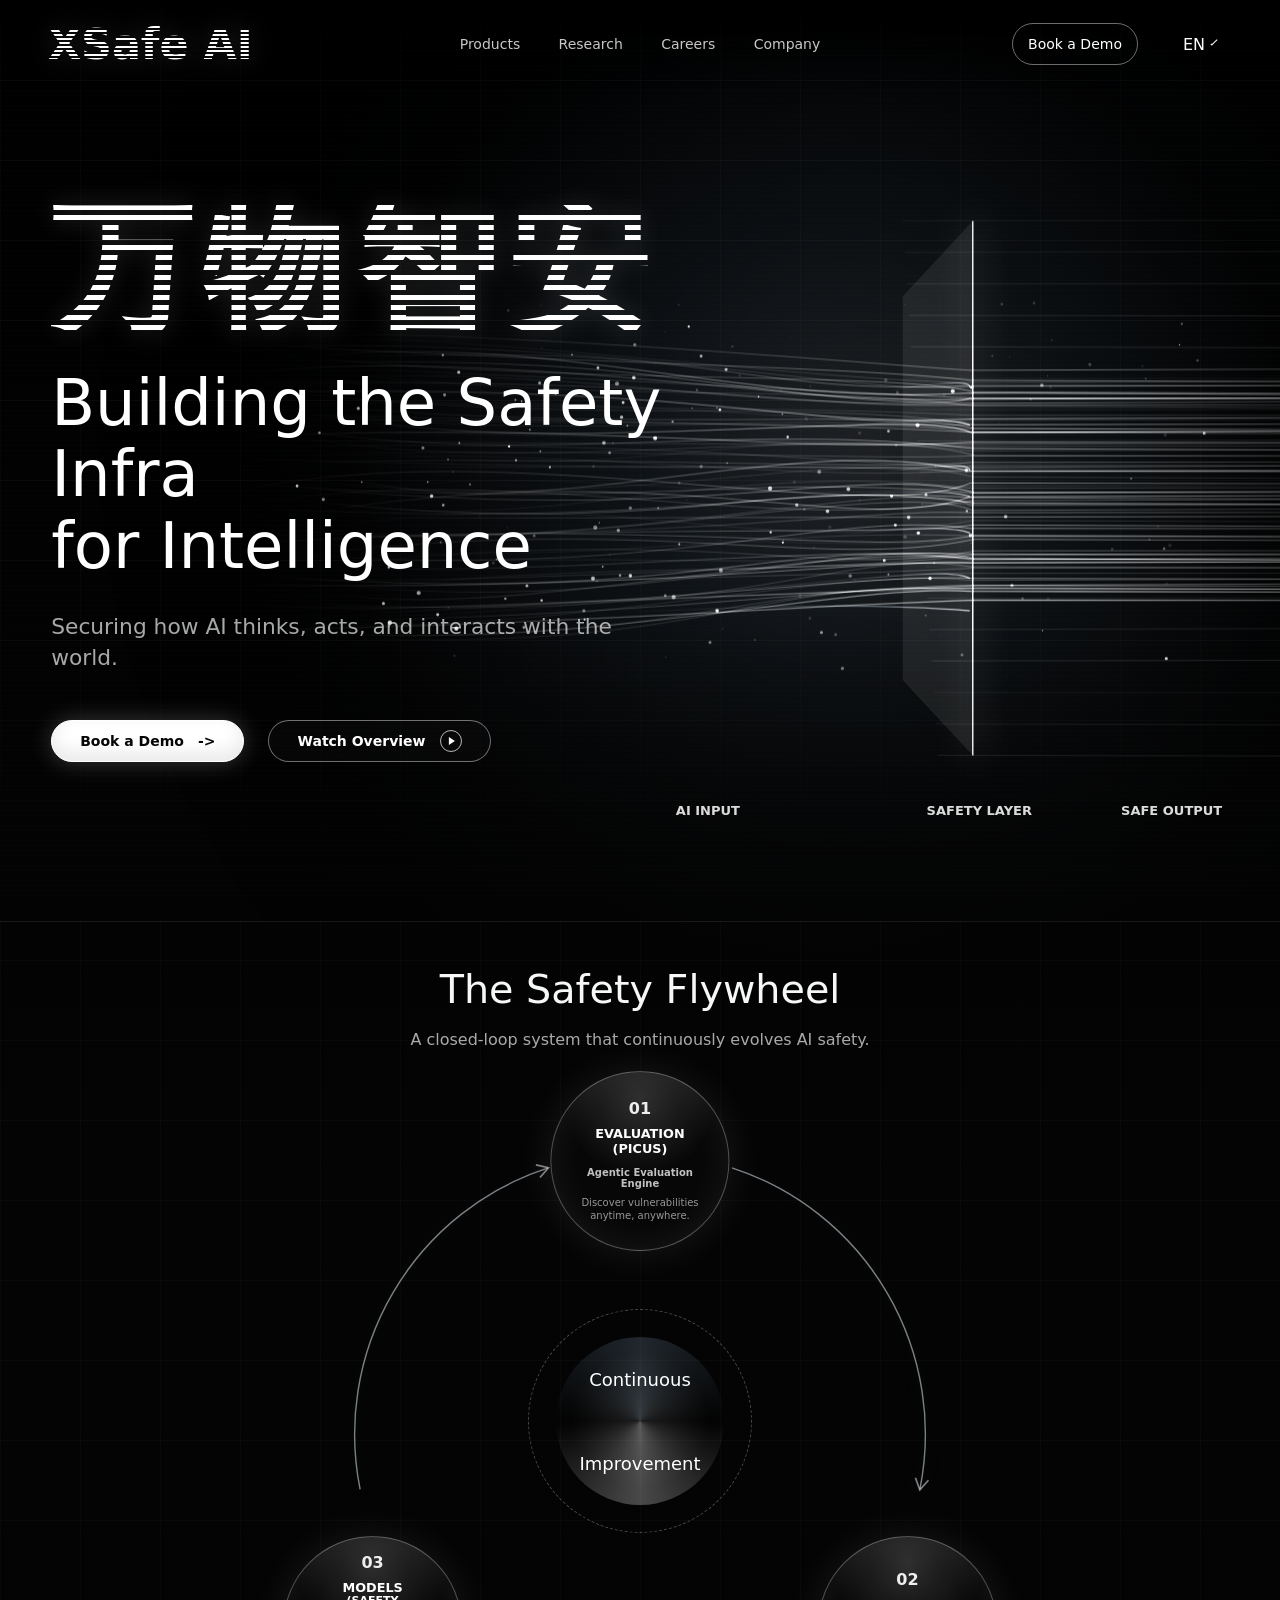
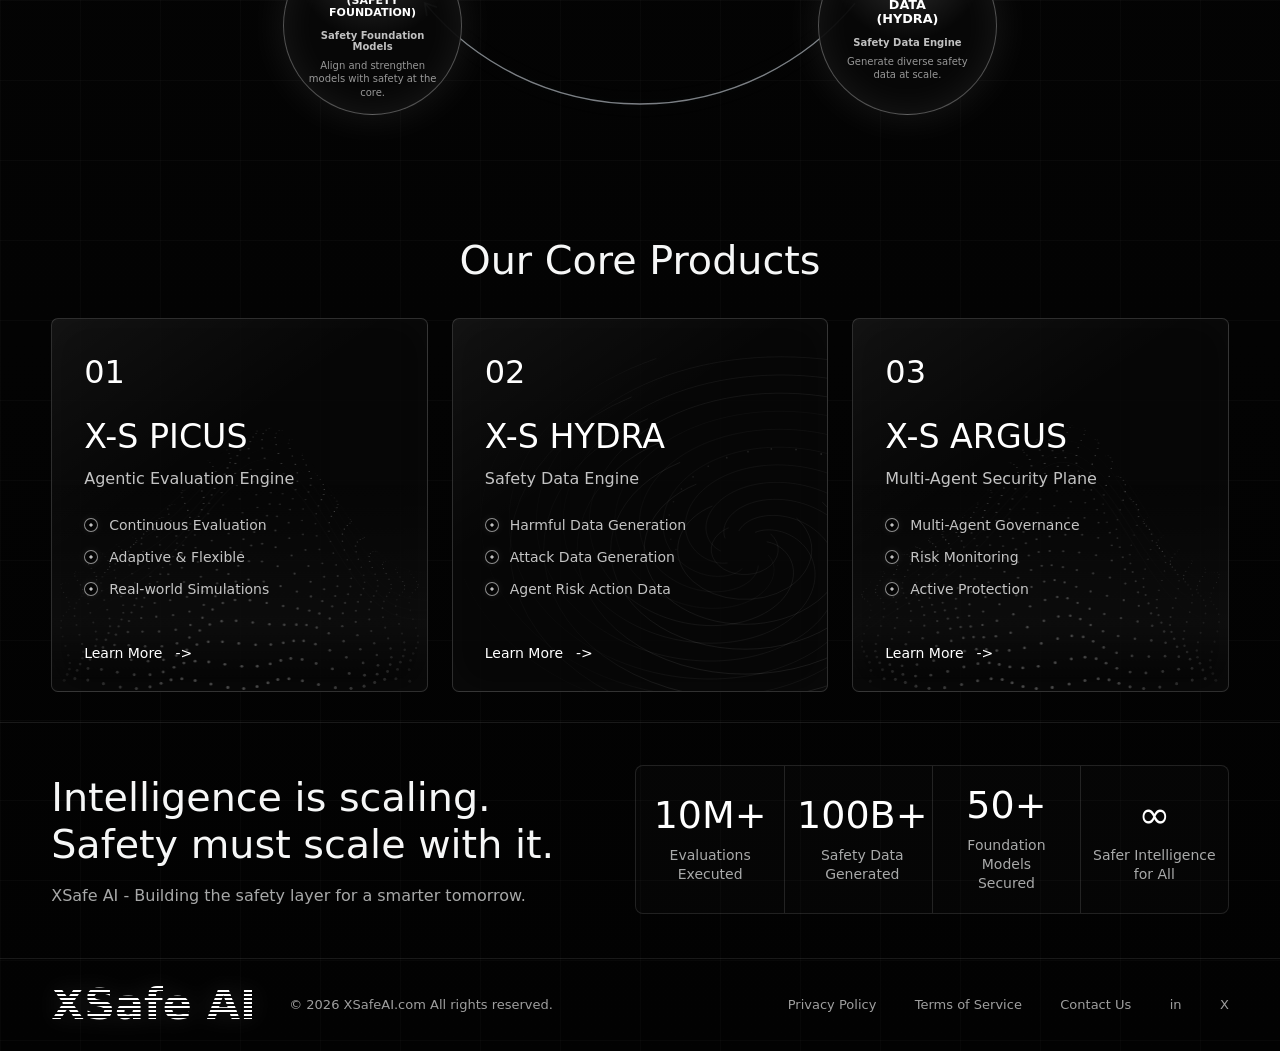
==== commit 853917d2: "Enable careers page localization" ====
--- a/index.html
+++ b/index.html
@@ -195,6 +195,6 @@
       </footer>
     </div>
 
-    <script src="script.js?v=20260612-8"></script>
+    <script src="script.js?v=20260613-6"></script>
   </body>
 </html>
--- a/styles.css
+++ b/styles.css
@@ -2181,3 +2181,315 @@
     padding-inline: 18px;
   }
 }
+
+.why-card {
+  min-height: 172px;
+  padding: 26px 28px 28px;
+  border-color: rgba(255, 255, 255, 0.13);
+  background:
+    radial-gradient(circle at 92% 12%, rgba(255, 255, 255, 0.07), transparent 12rem),
+    linear-gradient(145deg, rgba(255, 255, 255, 0.055), rgba(255, 255, 255, 0.014) 44%, transparent),
+    rgba(9, 10, 10, 0.9);
+}
+
+.why-card::after {
+  display: none;
+}
+
+.why-card .company-number {
+  margin-bottom: 14px;
+  font-size: 13px;
+  font-weight: 600;
+}
+
+.why-card h4 {
+  max-width: 245px;
+  min-height: 2.5em;
+  font-size: 15px;
+  line-height: 1.3;
+}
+
+.why-card p {
+  max-width: 280px;
+  margin-top: 18px;
+  color: rgba(255, 255, 255, 0.72);
+  font-size: 13px;
+  line-height: 1.62;
+}
+
+.why-icon {
+  position: absolute;
+  top: 24px;
+  right: 26px;
+  width: 42px;
+  height: 42px;
+  opacity: 0.46;
+  pointer-events: none;
+}
+
+.why-card--cube .why-icon {
+  background:
+    linear-gradient(30deg, transparent 43%, rgba(255,255,255,0.72) 45% 48%, transparent 50%) 50% 50% / 32px 32px no-repeat,
+    linear-gradient(150deg, transparent 43%, rgba(255,255,255,0.72) 45% 48%, transparent 50%) 50% 50% / 32px 32px no-repeat,
+    linear-gradient(90deg, transparent 47%, rgba(255,255,255,0.62) 49% 51%, transparent 53%) 50% 50% / 28px 32px no-repeat;
+}
+
+.why-card--cube .why-icon::before,
+.why-card--cube .why-icon::after {
+  position: absolute;
+  inset: 8px;
+  content: "";
+  border: 1px solid rgba(255, 255, 255, 0.72);
+  transform: rotate(30deg) skewY(-30deg) scaleY(0.86);
+}
+
+.why-card--cube .why-icon::after {
+  transform: rotate(-30deg) skewY(30deg) scaleY(0.86);
+}
+
+.why-card--globe .why-icon {
+  border: 1.5px solid rgba(255, 255, 255, 0.72);
+  border-radius: 50%;
+  background:
+    linear-gradient(90deg, transparent 47%, rgba(255, 255, 255, 0.52) 49% 51%, transparent 53%),
+    linear-gradient(0deg, transparent 47%, rgba(255, 255, 255, 0.52) 49% 51%, transparent 53%);
+}
+
+.why-card--globe .why-icon::before,
+.why-card--globe .why-icon::after {
+  position: absolute;
+  inset: 4px 12px;
+  content: "";
+  border: 1px solid rgba(255, 255, 255, 0.56);
+  border-radius: 50%;
+}
+
+.why-card--globe .why-icon::after {
+  inset: 12px 4px;
+}
+
+.why-card--shield .why-icon::before {
+  position: absolute;
+  inset: 4px 8px;
+  content: "";
+  border: 1.5px solid rgba(255, 255, 255, 0.76);
+  clip-path: polygon(50% 0, 92% 17%, 82% 72%, 50% 100%, 18% 72%, 8% 17%);
+}
+
+.why-card--shield .why-icon::after {
+  position: absolute;
+  top: 15px;
+  left: 19px;
+  width: 6px;
+  height: 10px;
+  content: "";
+  border-right: 1.5px solid rgba(255, 255, 255, 0.72);
+  border-bottom: 1.5px solid rgba(255, 255, 255, 0.72);
+  transform: rotate(40deg);
+}
+
+.approach-block {
+  grid-template-columns: minmax(360px, 0.9fr) minmax(0, 1.55fr);
+  gap: clamp(28px, 4vw, 56px);
+}
+
+.approach-intro p {
+  max-width: 470px;
+  font-size: clamp(16px, 1.18vw, 19px);
+  line-height: 1.58;
+}
+
+.approach-intro .company-link {
+  margin-top: 38px;
+}
+
+.approach-card-grid {
+  gap: clamp(12px, 1.35vw, 18px);
+}
+
+.approach-card {
+  min-height: 238px;
+  padding: 0 22px 24px;
+}
+
+.approach-card h4 {
+  margin-top: 106px;
+  font-size: clamp(16px, 1.05vw, 19px);
+}
+
+.approach-card p {
+  margin-top: 18px;
+  font-size: clamp(12px, 0.88vw, 14px);
+  line-height: 1.5;
+}
+
+.approach-card .card-icon {
+  top: 24px;
+  left: 22px;
+  width: 48px;
+  height: 48px;
+}
+
+@media (max-width: 1040px) {
+  .approach-block {
+    grid-template-columns: 1fr;
+  }
+
+  .approach-intro p {
+    max-width: 620px;
+  }
+
+  .approach-card-grid {
+    grid-template-columns: repeat(3, minmax(0, 1fr));
+  }
+}
+
+@media (max-width: 720px) {
+  .why-card {
+    min-height: 160px;
+    padding: 22px;
+  }
+
+  .why-icon {
+    top: 20px;
+    right: 22px;
+    width: 36px;
+    height: 36px;
+  }
+
+  .approach-card-grid {
+    grid-template-columns: 1fr;
+  }
+}
+
+.why-card--cube .why-icon {
+  opacity: 0.5;
+  background: none;
+}
+
+.why-card--cube .why-icon::before {
+  position: absolute;
+  inset: 7px;
+  content: "";
+  background:
+    linear-gradient(30deg, transparent 48%, rgba(255,255,255,0.72) 49% 51%, transparent 52%),
+    linear-gradient(150deg, transparent 48%, rgba(255,255,255,0.72) 49% 51%, transparent 52%),
+    linear-gradient(90deg, transparent 48%, rgba(255,255,255,0.58) 49% 51%, transparent 52%),
+    linear-gradient(30deg, transparent 48%, rgba(255,255,255,0.44) 49% 51%, transparent 52%),
+    linear-gradient(150deg, transparent 48%, rgba(255,255,255,0.44) 49% 51%, transparent 52%);
+  background-position:
+    50% 0,
+    50% 0,
+    50% 50%,
+    50% 100%,
+    50% 100%;
+  background-size:
+    28px 20px,
+    28px 20px,
+    26px 27px,
+    28px 20px,
+    28px 20px;
+  background-repeat: no-repeat;
+  border: 1.2px solid rgba(255, 255, 255, 0.68);
+  transform: rotate(30deg) skewY(-30deg) scaleY(0.86);
+}
+
+.why-card--cube .why-icon::after {
+  position: absolute;
+  inset: 7px;
+  content: "";
+  border: 1.2px solid rgba(255, 255, 255, 0.56);
+  transform: rotate(-30deg) skewY(30deg) scaleY(0.86);
+}
+
+.why-card--shield .why-icon,
+.card-icon--shield {
+  --shield-line: rgba(255, 255, 255, 0.78);
+  --shield-check: rgba(255, 255, 255, 0.72);
+}
+
+.why-card--shield .why-icon::before,
+.card-icon--shield::before {
+  position: absolute;
+  content: "";
+  border: 0;
+  background: var(--shield-line);
+  clip-path: polygon(
+    50% 0,
+    92% 17%,
+    82% 72%,
+    50% 100%,
+    18% 72%,
+    8% 17%,
+    50% 0,
+    50% 9%,
+    18% 22%,
+    27% 67%,
+    50% 88%,
+    73% 67%,
+    82% 22%,
+    50% 9%,
+    50% 0
+  );
+}
+
+.why-card--shield .why-icon::before {
+  inset: 4px 8px;
+}
+
+.card-icon--shield::before {
+  width: 17px;
+  height: 20px;
+}
+
+.why-card--shield .why-icon::after,
+.card-icon--shield::after {
+  position: absolute;
+  content: "";
+  border-color: var(--shield-check);
+}
+
+.approach-card .card-icon--shield::before {
+  width: 25px;
+  height: 30px;
+}
+
+.why-icon {
+  width: 34px;
+  height: 34px;
+  opacity: 0.42;
+  background-repeat: no-repeat;
+  background-position: center;
+  background-size: contain;
+}
+
+.why-card--cube .why-icon {
+  background-image: url("data:image/svg+xml,%3Csvg xmlns='http://www.w3.org/2000/svg' viewBox='0 0 32 32' fill='none' stroke='%23d8d8d8' stroke-width='1.15' stroke-linejoin='round' stroke-linecap='round'%3E%3Cpath d='M16 3 27 9 16 15 5 9 16 3Z'/%3E%3Cpath d='M5 9v13l11 7V15L5 9Z'/%3E%3Cpath d='M27 9v13l-11 7V15l11-6Z'/%3E%3Cpath d='M10.5 6.1 21.5 12.1M21.5 6.1 10.5 12.1M5 22l11-6.5L27 22'/%3E%3C/svg%3E");
+}
+
+.why-card--cube .why-icon::before,
+.why-card--cube .why-icon::after,
+.why-card--shield .why-icon::before,
+.why-card--shield .why-icon::after {
+  display: none;
+}
+
+.why-card--globe .why-icon {
+  width: 34px;
+  height: 34px;
+}
+
+.why-card--shield .why-icon {
+  background-image: url("data:image/svg+xml,%3Csvg xmlns='http://www.w3.org/2000/svg' viewBox='0 0 32 32' fill='none' stroke='%23d8d8d8' stroke-width='1.7' stroke-linejoin='round' stroke-linecap='round'%3E%3Cpath d='M16 3.5 26 8v8.3c0 5.9-4.1 10.2-10 12.2C10.1 26.5 6 22.2 6 16.3V8l10-4.5Z'/%3E%3Cpath d='m12.1 15.9 2.8 2.8 5.4-7'/%3E%3C/svg%3E");
+}
+
+.approach-card .card-icon--shield {
+  background:
+    url("data:image/svg+xml,%3Csvg xmlns='http://www.w3.org/2000/svg' viewBox='0 0 32 32' fill='none' stroke='%23f4f4f4' stroke-width='1.8' stroke-linejoin='round' stroke-linecap='round'%3E%3Cpath d='M16 3.5 26 8v8.3c0 5.9-4.1 10.2-10 12.2C10.1 26.5 6 22.2 6 16.3V8l10-4.5Z'/%3E%3Cpath d='m12.1 15.9 2.8 2.8 5.4-7'/%3E%3C/svg%3E") center / 30px 30px no-repeat,
+    rgba(255, 255, 255, 0.08);
+}
+
+.approach-card .card-icon--shield::before,
+.approach-card .card-icon--shield::after {
+  display: none;
+}
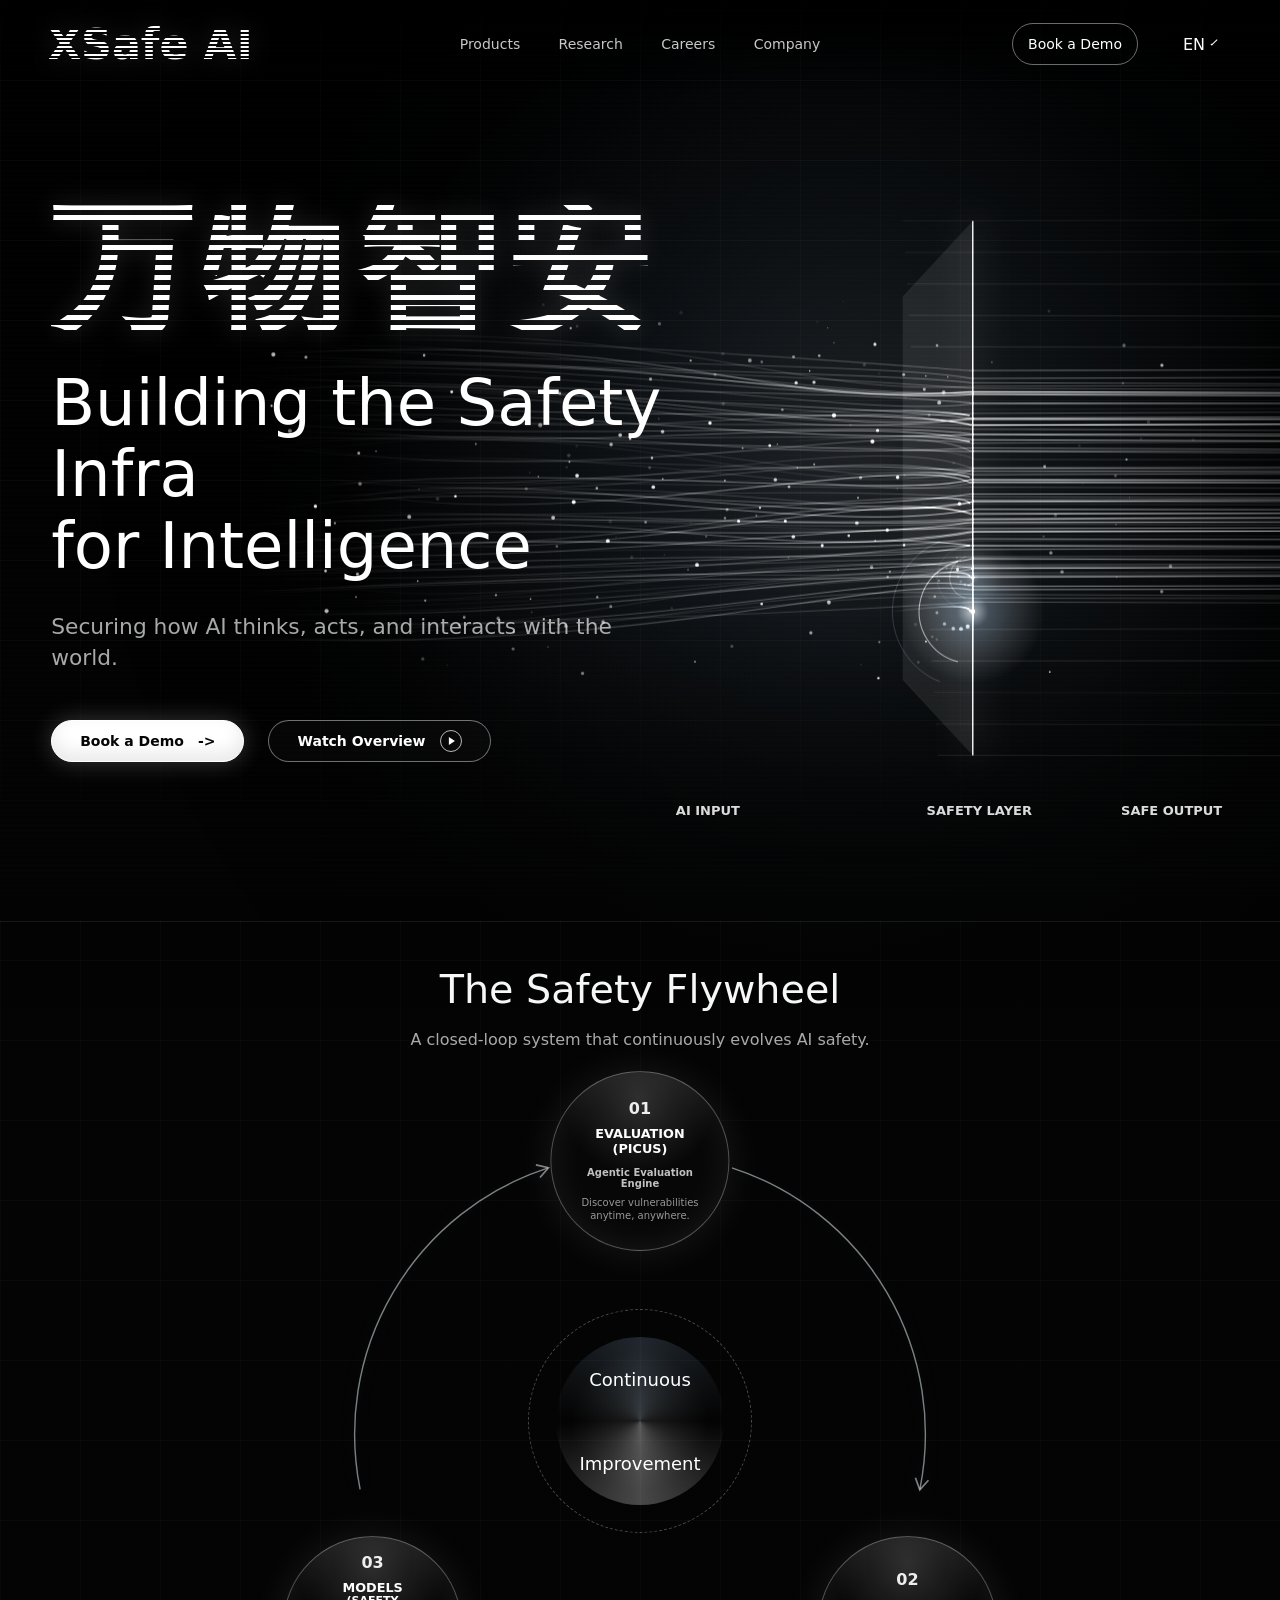
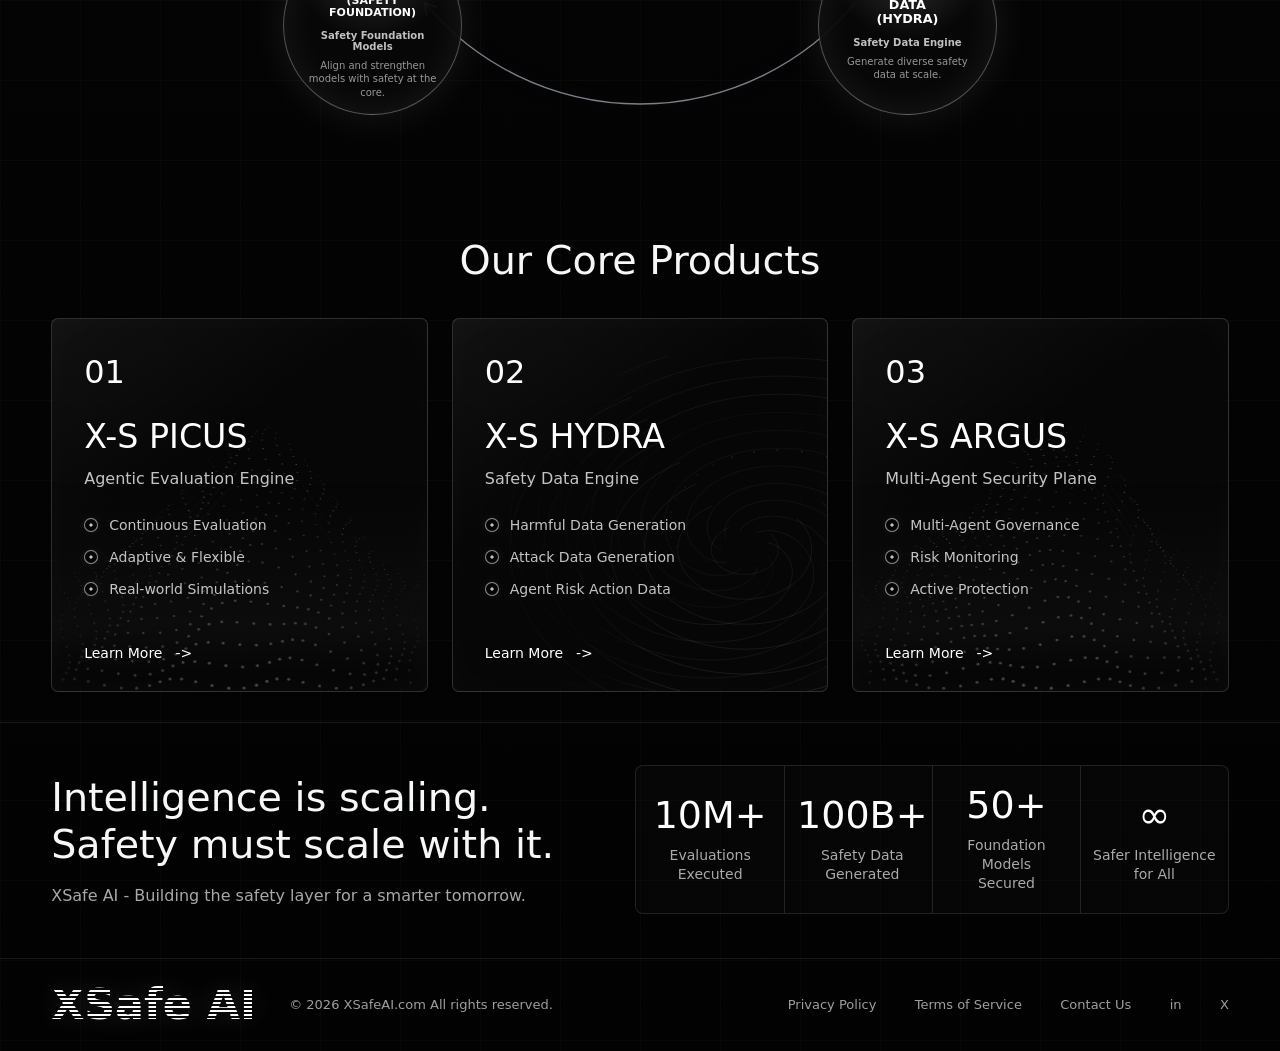
==== commit cb85bf3f: "Refine company leadership and vision sections" ====
--- a/index.html
+++ b/index.html
@@ -13,7 +13,7 @@
       rel="icon"
       href="data:image/svg+xml,%3Csvg xmlns='http://www.w3.org/2000/svg' viewBox='0 0 64 64'%3E%3Crect width='64' height='64' rx='12' fill='%23020202'/%3E%3Cpath d='M14 16h12l6 9 6-9h12L38 32l12 16H38l-6-9-6 9H14l12-16L14 16Z' fill='white'/%3E%3C/svg%3E"
     />
-    <link rel="stylesheet" href="styles.css?v=20260612-8" />
+    <link rel="stylesheet" href="styles.css?v=20260613-7" />
   </head>
   <body>
     <div class="page-shell">
@@ -195,6 +195,6 @@
       </footer>
     </div>
 
-    <script src="script.js?v=20260613-6"></script>
+    <script src="script.js?v=20260613-7"></script>
   </body>
 </html>
--- a/styles.css
+++ b/styles.css
@@ -1416,50 +1416,135 @@
   letter-spacing: 0.16em;
 }
 
+.company-section-intro {
+  max-width: 285px;
+}
+
+.company-section-intro p {
+  max-width: 265px;
+  margin: 0;
+  font-size: clamp(16px, 1.35vw, 20px);
+  line-height: 1.55;
+}
+
+.company-split--leadership,
+.company-split--vision {
+  grid-template-columns: minmax(220px, 0.52fr) minmax(0, 2.15fr);
+  gap: clamp(30px, 4vw, 58px);
+}
+
+.company-split--leadership {
+  padding-bottom: 22px;
+  border-bottom: 1px solid rgba(255, 255, 255, 0.08);
+}
+
+.company-split--vision {
+  position: relative;
+  margin-top: 24px;
+  padding-bottom: 32px;
+  overflow: hidden;
+  border-bottom: 1px solid rgba(255, 255, 255, 0.08);
+}
+
+.company-split--vision::after {
+  position: absolute;
+  right: -78px;
+  bottom: -62px;
+  z-index: 0;
+  width: 380px;
+  height: 230px;
+  pointer-events: none;
+  content: "";
+  background-image: radial-gradient(circle, rgba(255, 255, 255, 0.42) 0 1px, transparent 1.45px);
+  background-size: 11px 11px;
+  opacity: 0.32;
+  mask-image: radial-gradient(ellipse at 76% 64%, #000 0 34%, transparent 72%);
+  transform: perspective(430px) rotateX(64deg) rotateZ(-22deg);
+}
+
+.company-split--vision > * {
+  position: relative;
+  z-index: 1;
+}
+
 .leadership-grid {
   display: grid;
   grid-template-columns: repeat(3, minmax(0, 1fr));
-  gap: 18px;
+  gap: 20px;
+}
+
+.leader-card,
+.vision-card {
+  border-color: rgba(255, 255, 255, 0.13);
+  border-radius: 8px;
+  background:
+    linear-gradient(140deg, rgba(255, 255, 255, 0.07), rgba(255, 255, 255, 0.018) 58%, rgba(255, 255, 255, 0.004)),
+    rgba(8, 10, 12, 0.88);
+  box-shadow:
+    inset 0 0 32px rgba(255, 255, 255, 0.025),
+    0 0 0 1px rgba(255, 255, 255, 0.015);
+}
+
+.leader-card::after,
+.vision-card::after {
+  display: none;
 }
 
 .leader-card {
-  min-height: 176px;
+  min-height: 180px;
+  padding: 24px 30px;
+}
+
+.leader-card h4 {
+  font-size: clamp(16px, 1.25vw, 18px);
 }
 
 .leader-role {
   display: block;
-  margin-top: 8px;
-  color: rgba(255, 255, 255, 0.72);
-  font-size: 12px;
+  margin-top: 7px;
+  color: rgba(255, 255, 255, 0.74);
+  font-size: 13px;
   font-weight: 700;
 }
 
 .leader-points {
   display: grid;
-  gap: 7px;
-  margin: 18px 0 0;
+  gap: 12px;
+  margin: 24px 0 0;
   padding: 0;
   list-style: none;
 }
 
 .leader-points li {
   position: relative;
-  padding-left: 17px;
-  color: rgba(255, 255, 255, 0.62);
-  font-size: 12px;
+  padding-left: 28px;
+  color: rgba(255, 255, 255, 0.66);
+  font-size: 13px;
   line-height: 1.35;
 }
 
 .leader-points li::before {
   position: absolute;
-  top: 0.55em;
-  left: 2px;
-  width: 5px;
-  height: 5px;
+  top: 0.1em;
+  left: 0;
+  width: 14px;
+  height: 14px;
+  border: 1px solid rgba(255, 255, 255, 0.56);
   border-radius: 50%;
   content: "";
-  background: rgba(255, 255, 255, 0.62);
-  box-shadow: 0 0 8px rgba(255, 255, 255, 0.35);
+  background: radial-gradient(circle, rgba(255, 255, 255, 0.78) 0 1.5px, transparent 2px);
+  box-shadow: 0 0 10px rgba(255, 255, 255, 0.16);
+}
+
+.leader-points li::after {
+  position: absolute;
+  top: calc(0.1em + 4px);
+  left: 4px;
+  width: 6px;
+  height: 6px;
+  border: 1px solid rgba(255, 255, 255, 0.28);
+  border-radius: 50%;
+  content: "";
 }
 
 .vision-flow {
@@ -1472,68 +1557,153 @@
 }
 
 .vision-grid--flow {
-  grid-template-columns: minmax(0, 1fr) 30px minmax(0, 1fr) 30px minmax(0, 1fr);
+  grid-template-columns: minmax(0, 1fr) 28px minmax(0, 1fr) 28px minmax(0, 1fr);
   align-items: stretch;
 }
 
 .vision-card {
+  display: flex;
   min-height: 220px;
-  padding-top: 76px;
+  flex-direction: column;
+  align-items: center;
+  padding: 22px 34px 24px;
+  text-align: center;
 }
 
 .vision-stage {
   display: inline-block;
-  margin-bottom: 15px;
+  margin-bottom: 8px;
   color: rgba(255, 255, 255, 0.58);
-  font-size: 12px;
-  font-weight: 700;
+  font-size: 11px;
+  font-weight: 800;
+  letter-spacing: 0.08em;
   text-transform: uppercase;
 }
 
+.vision-card h4 {
+  max-width: 230px;
+  min-height: 42px;
+  font-size: clamp(16px, 1.2vw, 18px);
+  line-height: 1.25;
+  text-align: center;
+}
+
+.vision-card p {
+  align-self: stretch;
+  margin-top: 14px;
+  font-size: 13px;
+  line-height: 1.42;
+  text-align: left;
+}
+
+.vision-icon,
+.vision-device-row {
+  color: rgba(255, 255, 255, 0.82);
+  filter: drop-shadow(0 0 8px rgba(255, 255, 255, 0.14));
+}
+
+.vision-icon {
+  display: grid;
+  width: 46px;
+  height: 46px;
+  margin: 12px 0 4px;
+  place-items: center;
+}
+
+.vision-icon svg,
+.vision-device {
+  width: 100%;
+  height: 100%;
+  overflow: visible;
+}
+
+.vision-icon path,
+.vision-device path {
+  fill: none;
+  stroke: currentColor;
+  stroke-linecap: round;
+  stroke-linejoin: round;
+  stroke-width: 2;
+  vector-effect: non-scaling-stroke;
+}
+
+.vision-device-row {
+  display: flex;
+  width: min(100%, 156px);
+  min-height: 46px;
+  align-items: center;
+  justify-content: center;
+  gap: 12px;
+  margin: 11px 0 3px;
+}
+
+.vision-device {
+  width: 24px;
+  height: 24px;
+  flex: 0 0 auto;
+}
+
 .vision-arrow {
   display: grid;
+  align-self: center;
   place-items: center;
   color: rgba(255, 255, 255, 0.78);
-  font-size: 20px;
-  font-weight: 700;
+  font-size: 26px;
+  font-weight: 400;
+  transform: translateY(-6px);
 }
 
 .vision-timeline {
   position: relative;
   display: grid;
-  grid-template-columns: repeat(3, minmax(0, 1fr));
-  gap: 78px;
-  margin-top: 18px;
-  padding-top: 16px;
-  color: rgba(255, 255, 255, 0.55);
-  font-size: 12px;
+  grid-template-columns: minmax(0, 1fr) 28px minmax(0, 1fr) 28px minmax(0, 1fr);
+  gap: 18px;
+  margin-top: 16px;
+  padding-top: 18px;
+  color: rgba(255, 255, 255, 0.78);
+  font-size: 13px;
   font-weight: 700;
   text-align: center;
 }
 
 .vision-timeline::before {
   position: absolute;
-  top: 6px;
-  right: 9%;
-  left: 9%;
-  height: 1px;
-  content: "";
-  background: linear-gradient(90deg, transparent, rgba(255, 255, 255, 0.25), transparent);
+  top: 5px;
+  right: 0;
+  left: 0;
+  height: 2px;
+  content: "";
+  background: linear-gradient(90deg, rgba(255, 255, 255, 0.2), rgba(255, 255, 255, 0.62), rgba(255, 255, 255, 0.2));
 }
 
 .vision-timeline span {
   position: relative;
 }
 
+.vision-timeline span:nth-child(1) {
+  grid-column: 1;
+}
+
+.vision-timeline span:nth-child(2) {
+  grid-column: 3;
+}
+
+.vision-timeline span:nth-child(3) {
+  grid-column: 5;
+}
+
 .vision-timeline span::before {
   position: absolute;
-  top: -14px;
+  top: -17px;
   left: 50%;
-  width: 5px;
-  height: 5px;
+  width: 8px;
+  height: 8px;
   border-radius: 50%;
   content: "";
-  background: rgba(255, 255, 255, 0.72);
+  background: #fff;
+  box-shadow:
+    0 0 0 3px rgba(255, 255, 255, 0.12),
+    0 0 16px rgba(255, 255, 255, 0.72);
   transform: translateX(-50%);
 }
 
@@ -1706,6 +1876,42 @@
 
   .site-footer nav {
     justify-content: flex-start;
+  }
+}
+
+@media (min-width: 861px) and (max-width: 1040px) {
+  .company-split--leadership,
+  .company-split--vision {
+    grid-template-columns: minmax(180px, 0.5fr) minmax(0, 2fr);
+    gap: 26px;
+  }
+
+  .leadership-grid {
+    grid-template-columns: repeat(3, minmax(0, 1fr));
+    gap: 14px;
+  }
+
+  .leader-card {
+    padding: 22px 24px;
+  }
+
+  .vision-grid--flow {
+    grid-template-columns: minmax(0, 1fr) 24px minmax(0, 1fr) 24px minmax(0, 1fr);
+    gap: 14px;
+  }
+
+  .vision-card {
+    padding-inline: 26px;
+  }
+
+  .vision-arrow {
+    min-height: 0;
+    transform: translateY(-6px);
+  }
+
+  .vision-timeline {
+    display: grid;
+    grid-template-columns: minmax(0, 1fr) 24px minmax(0, 1fr) 24px minmax(0, 1fr);
   }
 }
 
@@ -1830,8 +2036,8 @@
 
 
   .vision-card {
-    min-height: 190px;
-    padding-top: 70px;
+    min-height: auto;
+    padding: 22px;
   }
 
   .leader-card {
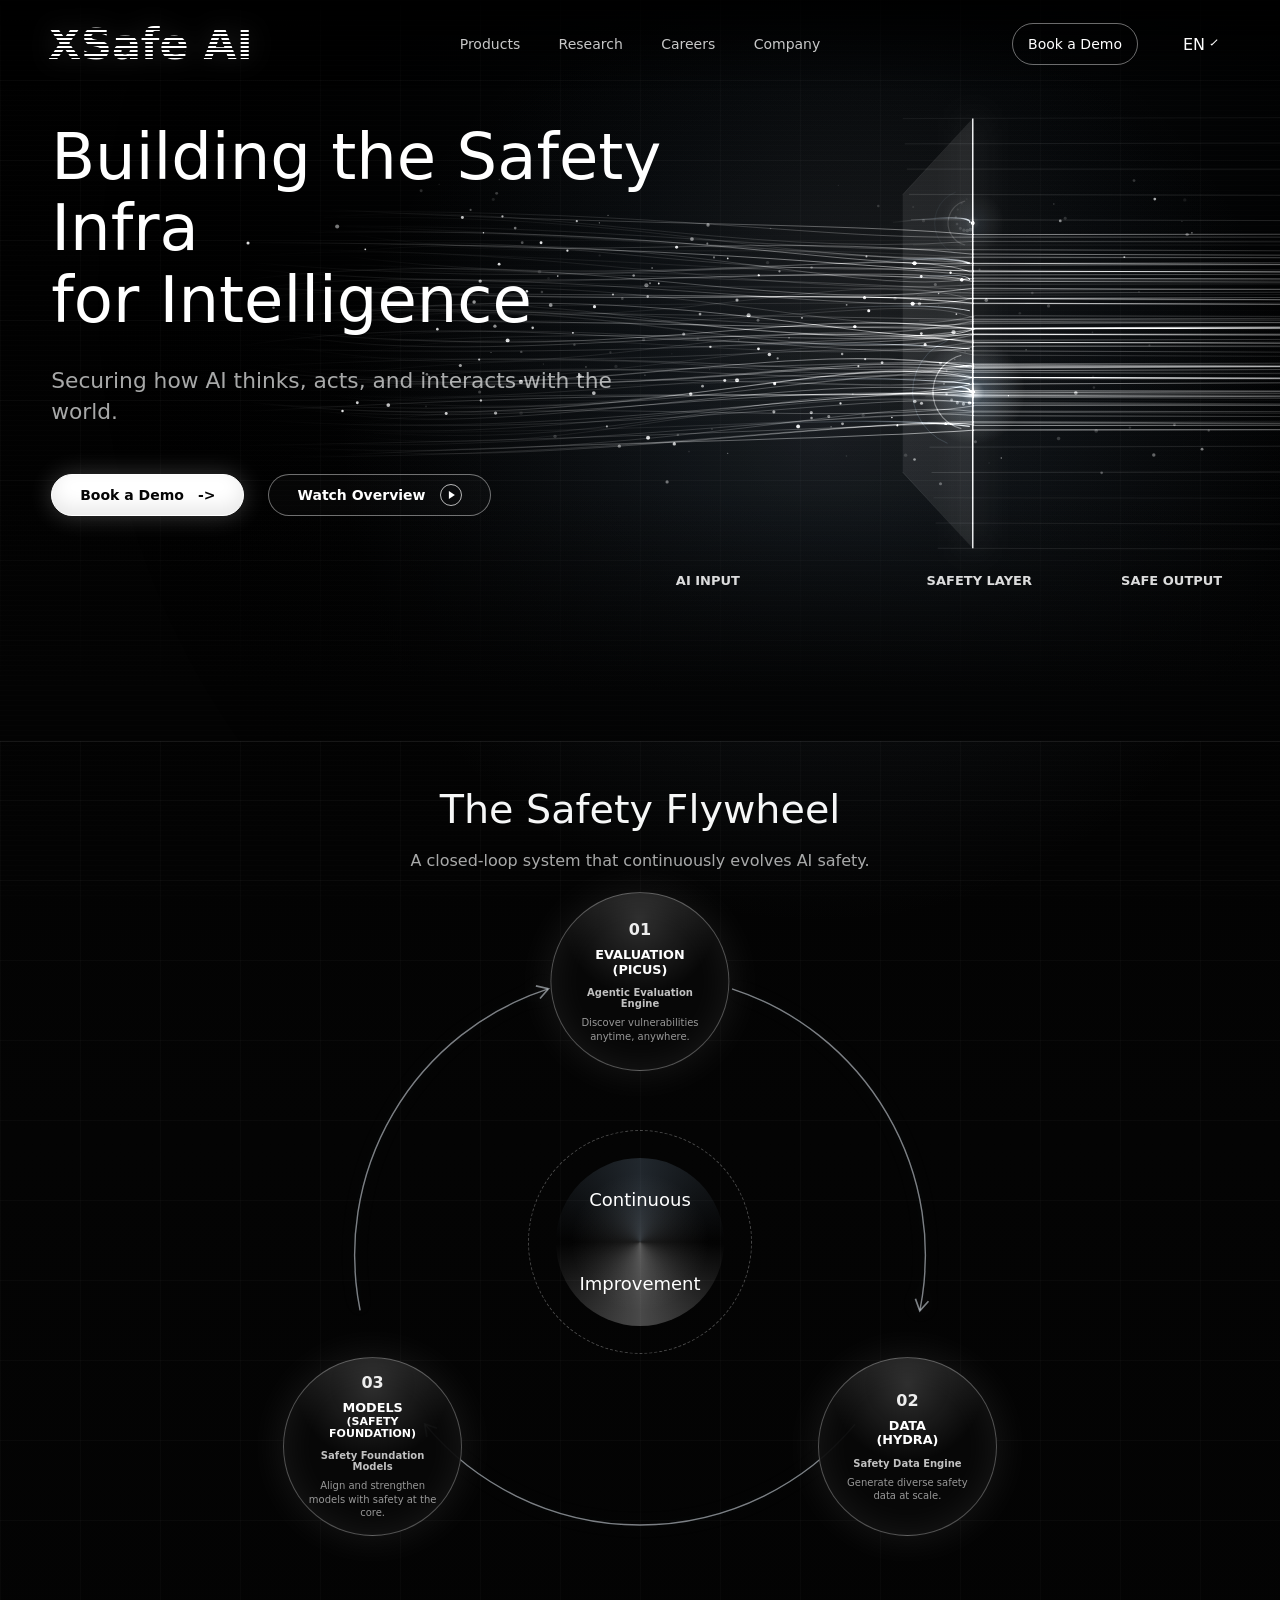
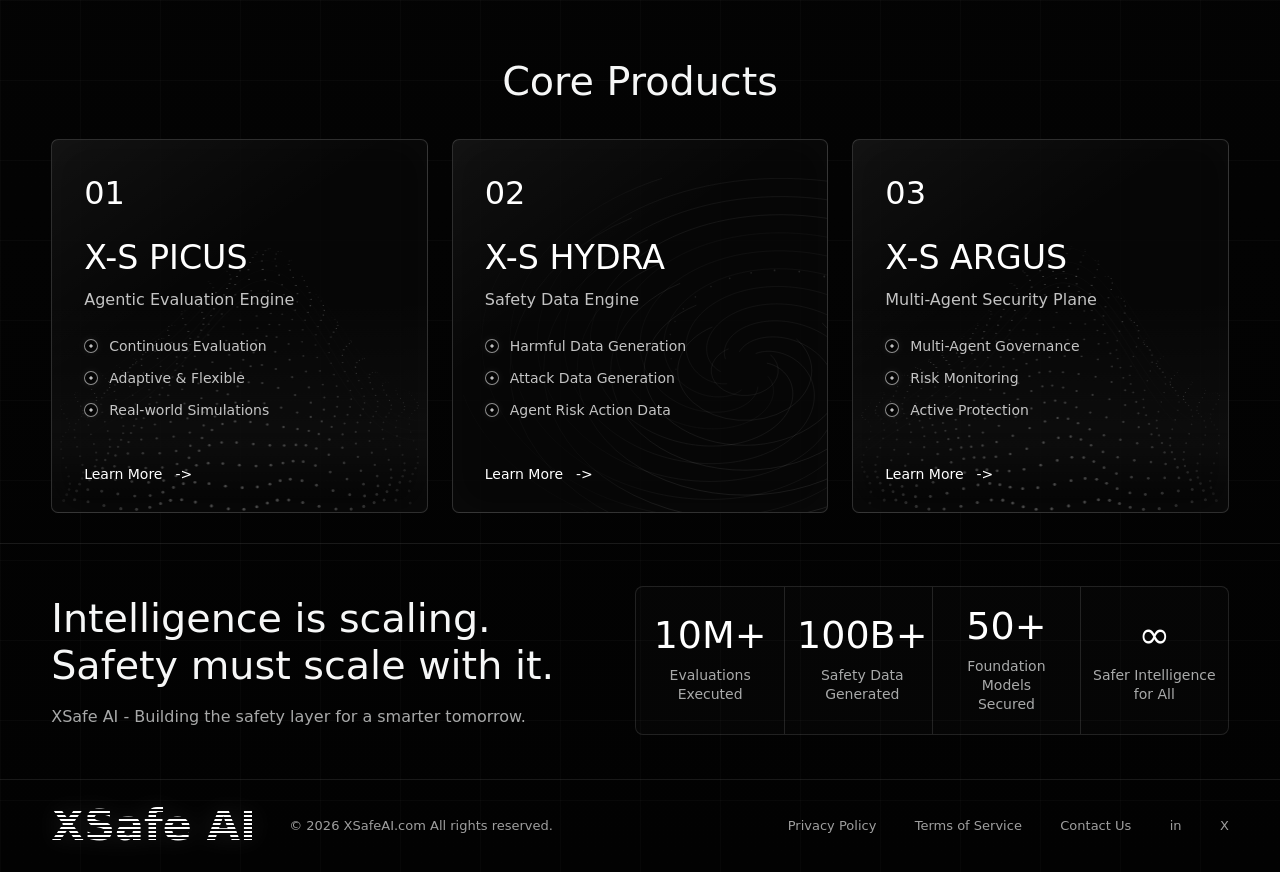
==== commit fb8c7f89: "Polish website layout and translations" ====
--- a/index.html
+++ b/index.html
@@ -13,13 +13,13 @@
       rel="icon"
       href="data:image/svg+xml,%3Csvg xmlns='http://www.w3.org/2000/svg' viewBox='0 0 64 64'%3E%3Crect width='64' height='64' rx='12' fill='%23020202'/%3E%3Cpath d='M14 16h12l6 9 6-9h12L38 32l12 16H38l-6-9-6 9H14l12-16L14 16Z' fill='white'/%3E%3C/svg%3E"
     />
-    <link rel="stylesheet" href="styles.css?v=20260613-7" />
+    <link rel="stylesheet" href="styles.css?v=20260616-2" />
   </head>
   <body>
     <div class="page-shell">
       <header class="site-header" aria-label="Primary navigation" data-i18n-aria-label="aria.primaryNav">
         <a class="brand brand--small" href="index.html#top" aria-label="XSafe AI home" data-i18n-aria-label="aria.home">
-          <span>XSafe AI</span>
+          <span data-i18n="brand.name">XSafe AI</span>
         </a>
         <nav class="nav-links" aria-label="Main menu" data-i18n-aria-label="aria.mainMenu">
           <a href="index.html#products" data-i18n="nav.products">Products</a>
@@ -39,7 +39,6 @@
         <section class="hero-section" aria-labelledby="hero-title">
           <canvas id="safety-layer-canvas" class="hero-canvas" aria-hidden="true"></canvas>
           <div class="hero-content">
-            <p class="brand brand--hero brand--hero-cn" aria-label="万物智安">万物智安</p>
             <h1 id="hero-title" data-i18n="hero.title">Building the Safety Infra<br />for Intelligence</h1>
             <p class="hero-copy" data-i18n="hero.copy">Securing how AI thinks, acts, and interacts with the world.</p>
             <div class="hero-actions">
@@ -112,7 +111,7 @@
         </section>
 
         <section class="products-section" id="products" aria-labelledby="products-title">
-          <h2 id="products-title" data-i18n="products.title">Our Core Products</h2>
+          <h2 id="products-title" data-i18n="products.title">Core Products</h2>
           <div class="product-grid">
             <article class="product-card product-card--terrain" data-product-visual="wave-left">
               <canvas class="product-visual" aria-hidden="true"></canvas>
@@ -183,7 +182,7 @@
       </main>
 
       <footer class="site-footer">
-        <a class="brand brand--small" href="index.html#top" aria-label="XSafe AI home" data-i18n-aria-label="aria.home">XSafe AI</a>
+        <a class="brand brand--small" href="index.html#top" aria-label="XSafe AI home" data-i18n-aria-label="aria.home"><span data-i18n="brand.name">XSafe AI</span></a>
         <p data-i18n="footer.rights">© 2026 XSafeAI.com All rights reserved.</p>
         <nav aria-label="Footer menu" data-i18n-aria-label="aria.footerMenu">
           <a id="resources" href="index.html#resources" data-i18n="footer.privacy">Privacy Policy</a>
@@ -195,6 +194,6 @@
       </footer>
     </div>
 
-    <script src="script.js?v=20260613-7"></script>
+    <script src="script.js?v=20260616-4"></script>
   </body>
 </html>
--- a/styles.css
+++ b/styles.css
@@ -128,7 +128,8 @@
   font-size: clamp(58px, 11vw, 142px);
 }
 
-.brand--hero-cn {
+.brand--hero-cn,
+body[data-lang="zh"] .brand--hero {
   letter-spacing: 0.08em;
 }
 
@@ -223,9 +224,9 @@
 
 .hero-section {
   position: relative;
-  min-height: 760px;
-  height: clamp(760px, 72vw, 930px);
-  max-height: 980px;
+  min-height: 640px;
+  height: clamp(640px, 58vw, 780px);
+  max-height: 820px;
   border-bottom: 1px solid rgba(255, 255, 255, 0.08);
   isolation: isolate;
 }
@@ -251,7 +252,7 @@
   position: relative;
   z-index: 1;
   width: min(740px, calc(100% - 48px));
-  padding-top: clamp(148px, 16vw, 244px);
+  padding-top: clamp(104px, 9.5vw, 148px);
   margin-left: clamp(24px, 4vw, 58px);
 }
 
@@ -335,7 +336,7 @@
 .flow-labels {
   position: absolute;
   right: clamp(12px, 2vw, 32px);
-  bottom: clamp(72px, 8vw, 116px);
+  bottom: clamp(118px, 12vw, 172px);
   left: clamp(500px, 50vw, 730px);
   z-index: 2;
   display: grid;
@@ -751,8 +752,10 @@
 }
 
 .company-hero {
-  max-width: 720px;
+  max-width: 1280px;
   padding-top: 10px;
+  margin-inline: auto;
+  text-align: center;
 }
 
 .eyebrow {
@@ -765,19 +768,21 @@
 }
 
 .company-hero h2 {
-  margin: 0;
+  margin: 0 auto;
   color: #fff;
-  font-size: clamp(42px, 5vw, 72px);
+  font-size: clamp(34px, 3.2vw, 48px);
   font-weight: 500;
-  line-height: 1.05;
+  line-height: 1.08;
   letter-spacing: -0.03em;
+  white-space: nowrap;
 }
 
 .company-copy {
   display: grid;
   gap: 14px;
-  max-width: 590px;
-  margin-top: 28px;
+  max-width: 780px;
+  margin: 24px auto 0;
+  text-align: center;
 }
 
 .company-copy p,
@@ -797,16 +802,20 @@
 }
 
 .company-block {
-  margin-top: clamp(34px, 5vw, 68px);
+  margin-top: clamp(44px, 5vw, 68px);
 }
 
 .company-block > h3,
+.challenge-intro h3,
+.approach-intro h3,
 .company-split h3,
 .mission-bar h3 {
   margin: 0 0 18px;
   color: #fff;
   font-size: clamp(24px, 2.4vw, 34px);
   font-weight: 500;
+  line-height: 1.15;
+  letter-spacing: -0.02em;
 }
 
 .company-card-grid {
@@ -816,6 +825,7 @@
 
 .company-card-grid--three {
   grid-template-columns: repeat(3, minmax(0, 1fr));
+  gap: 16px;
 }
 
 .company-card {
@@ -1174,10 +1184,6 @@
   border-bottom: 1px solid rgba(255, 255, 255, 0.08);
 }
 
-.challenge-intro h3 {
-  margin-bottom: 22px;
-}
-
 .challenge-intro p {
   max-width: 260px;
   font-size: clamp(17px, 1.45vw, 22px);
@@ -1283,27 +1289,38 @@
   color: rgba(255, 255, 255, 0.84);
 }
 
+.timeline-icon svg {
+  display: block;
+  width: 100%;
+  height: 100%;
+  overflow: visible;
+}
+
+.timeline-icon svg path,
+.timeline-icon svg rect,
+.timeline-icon svg circle {
+  fill: none;
+  stroke: currentColor;
+  stroke-width: 2;
+  stroke-linecap: round;
+  stroke-linejoin: round;
+  vector-effect: non-scaling-stroke;
+}
+
+.timeline-icon svg circle {
+  fill: currentColor;
+  stroke: none;
+}
+
 .timeline-icon::before,
 .timeline-icon::after {
   position: absolute;
   content: "";
 }
 
-.timeline-icon--shield::before,
-.timeline-icon--agent-shield::before {
-  inset: 3px 7px 2px;
-  border: 2px solid currentColor;
-  clip-path: polygon(50% 0, 92% 16%, 82% 70%, 50% 100%, 18% 70%, 8% 16%);
-}
-
-.timeline-icon--shield::after {
-  top: 10px;
-  left: 14px;
-  width: 6px;
-  height: 10px;
-  border-right: 1.6px solid currentColor;
-  border-bottom: 1.6px solid currentColor;
-  transform: rotate(40deg);
+.timeline-icon:has(svg)::before,
+.timeline-icon:has(svg)::after {
+  display: none;
 }
 
 .timeline-icon--people::before {
@@ -1324,40 +1341,6 @@
   border: 1.8px solid currentColor;
   border-bottom: 0;
   border-radius: 15px 15px 0 0;
-}
-
-.timeline-icon--agent-shield::after {
-  top: 11px;
-  left: 13px;
-  width: 8px;
-  height: 8px;
-  border: 1.4px solid currentColor;
-  border-radius: 50%;
-  box-shadow: 0 8px 0 -3px currentColor;
-}
-
-.timeline-icon--robot::before {
-  top: 9px;
-  left: 6px;
-  width: 22px;
-  height: 17px;
-  border: 1.8px solid currentColor;
-  border-radius: 5px;
-  background:
-    radial-gradient(circle at 34% 47%, currentColor 0 1.6px, transparent 2px),
-    radial-gradient(circle at 66% 47%, currentColor 0 1.6px, transparent 2px);
-}
-
-.timeline-icon--robot::after {
-  top: 4px;
-  left: 16px;
-  width: 2px;
-  height: 7px;
-  background: currentColor;
-  box-shadow:
-    0 -3px 0 currentColor,
-    -13px 17px 0 0 currentColor,
-    13px 17px 0 0 currentColor;
 }
 
 .team-backgrounds {
@@ -1440,7 +1423,6 @@
 
 .company-split--vision {
   position: relative;
-  margin-top: 24px;
   padding-bottom: 32px;
   overflow: hidden;
   border-bottom: 1px solid rgba(255, 255, 255, 0.08);
@@ -1799,12 +1781,13 @@
   }
 
   .hero-section {
-    min-height: 710px;
-    height: 780px;
+    min-height: 620px;
+    height: 680px;
   }
 
   .flow-labels {
     right: 18px;
+    bottom: 104px;
     left: clamp(310px, 45vw, 470px);
     font-size: 11px;
     transform: translateX(12px);
@@ -1948,14 +1931,14 @@
   }
 
   .hero-section {
-    min-height: 760px;
+    min-height: 640px;
     height: auto;
-    padding-bottom: 210px;
+    padding-bottom: 150px;
   }
 
   .hero-content {
     width: calc(100% - 36px);
-    padding-top: 116px;
+    padding-top: 86px;
     margin-left: 18px;
   }
 
@@ -1984,7 +1967,7 @@
 
   .flow-labels {
     right: 18px;
-    bottom: 52px;
+    bottom: 72px;
     left: 18px;
     gap: 12px;
     font-size: 10px;
@@ -2008,7 +1991,8 @@
   }
 
   .company-hero h2 {
-    font-size: clamp(34px, 11vw, 48px);
+    font-size: clamp(31px, 8.5vw, 44px);
+    white-space: normal;
   }
 
   .company-card {
@@ -2390,7 +2374,7 @@
 
 .why-card {
   min-height: 172px;
-  padding: 26px 28px 28px;
+  padding: 26px 22px 28px;
   border-color: rgba(255, 255, 255, 0.13);
   background:
     radial-gradient(circle at 92% 12%, rgba(255, 255, 255, 0.07), transparent 12rem),
@@ -2416,11 +2400,11 @@
 }
 
 .why-card p {
-  max-width: 280px;
+  max-width: min(100%, 420px);
   margin-top: 18px;
   color: rgba(255, 255, 255, 0.72);
-  font-size: 13px;
-  line-height: 1.62;
+  font-size: clamp(11px, 0.92vw, 13px);
+  line-height: 1.5;
 }
 
 .why-icon {
